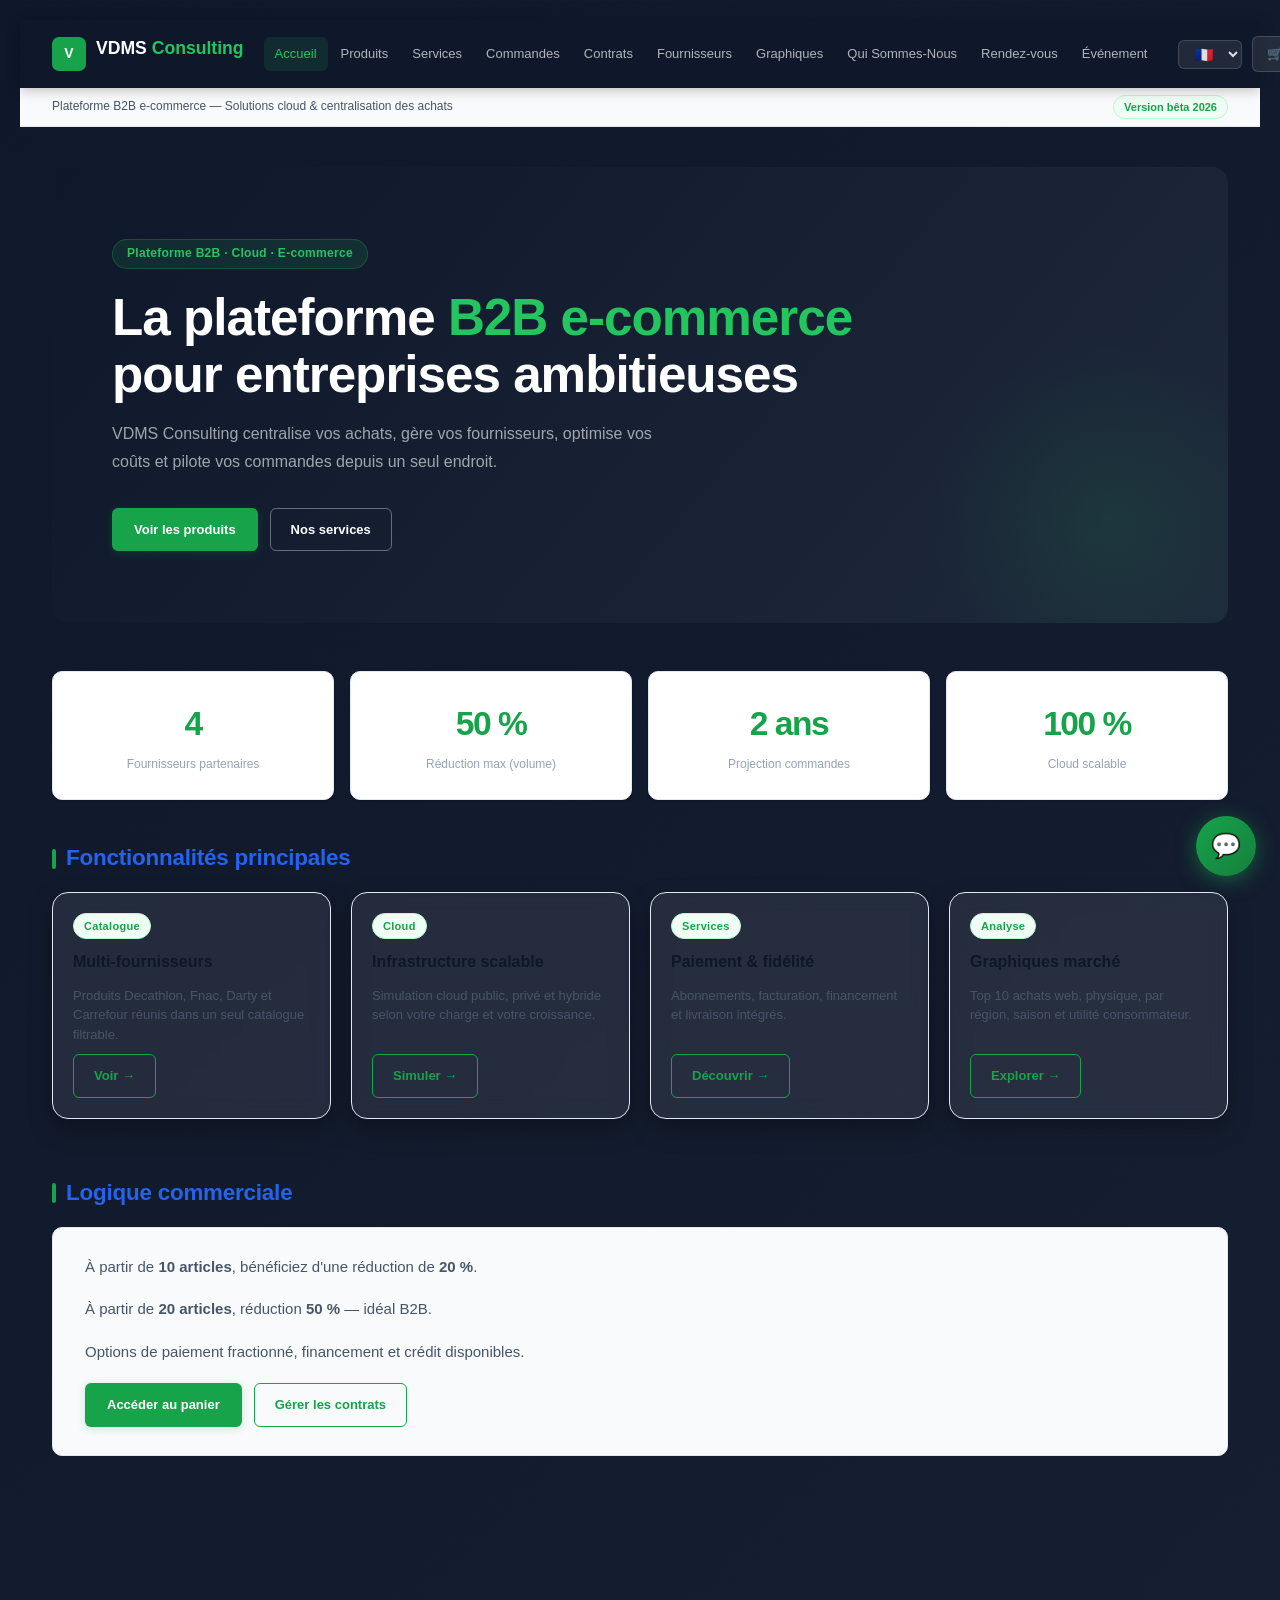
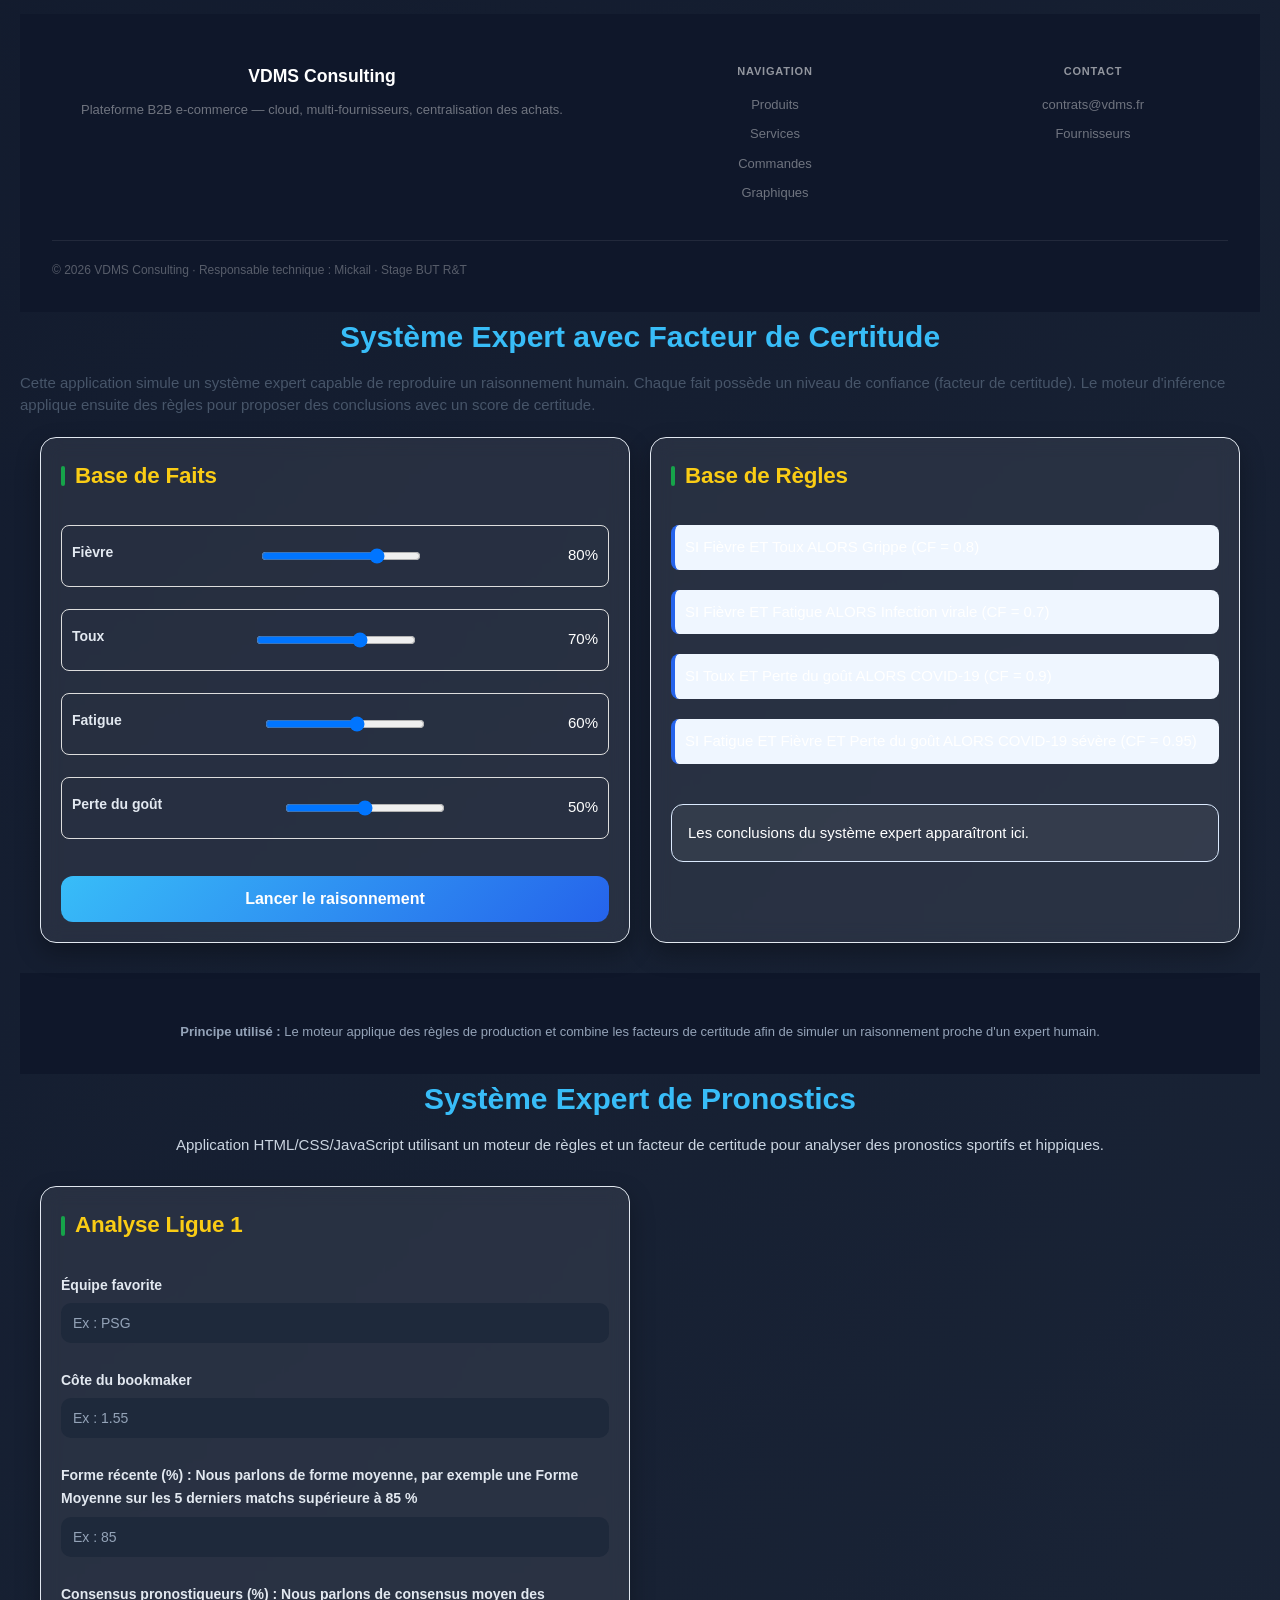
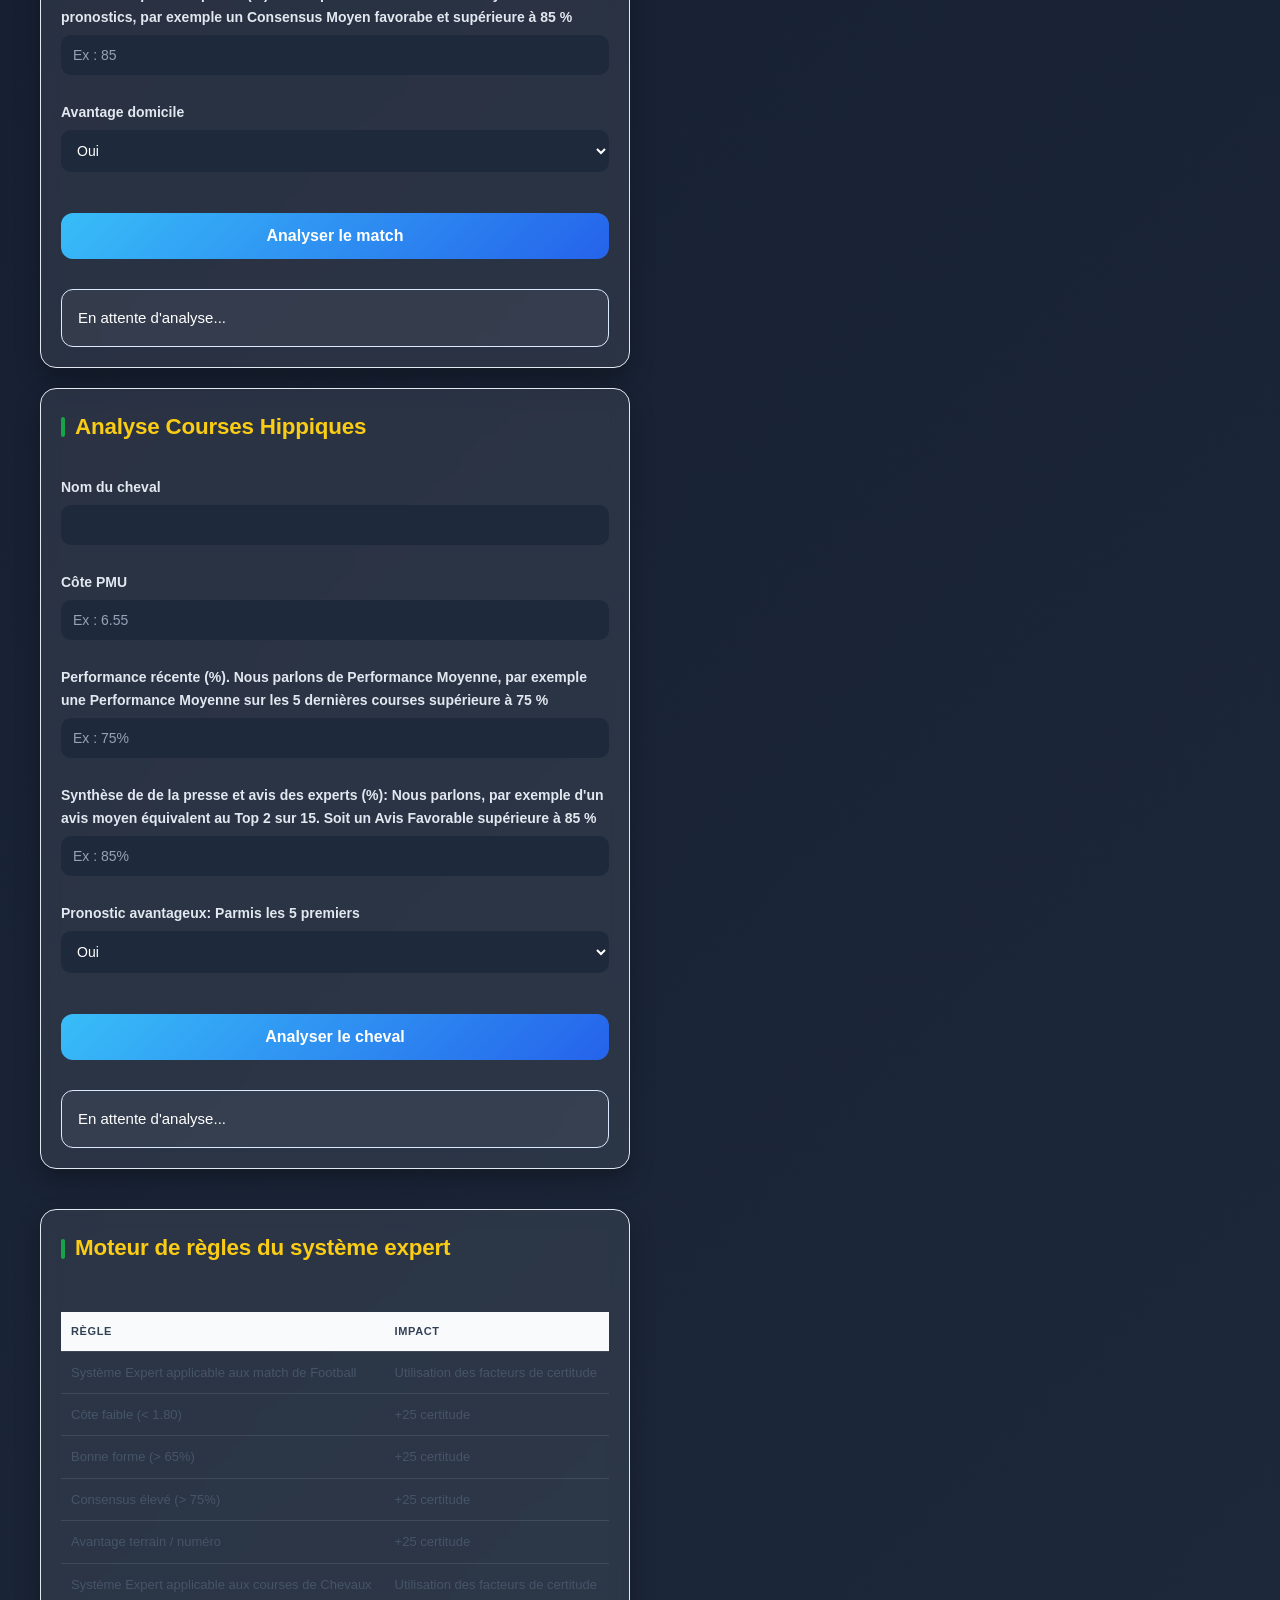
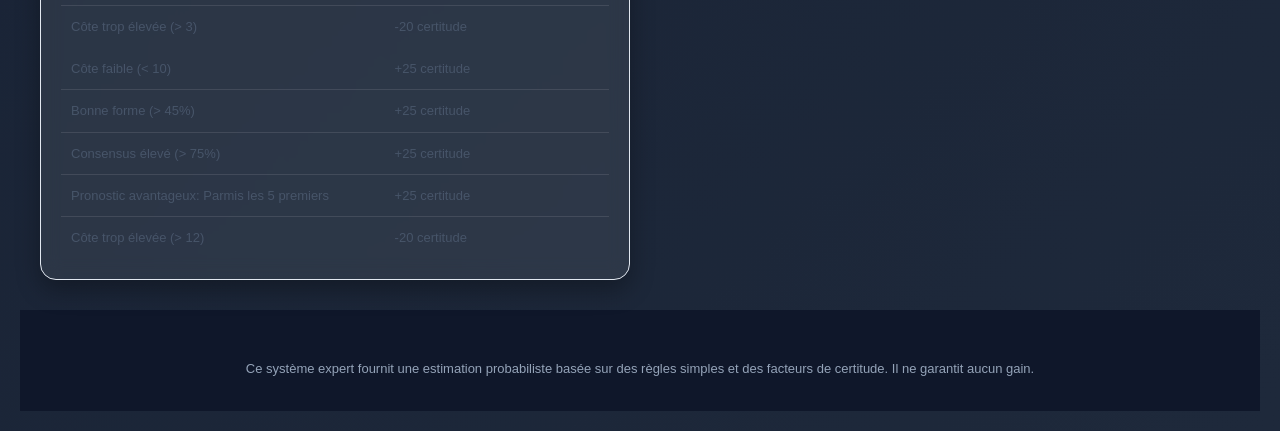
==== index.html @ c81e0fa9 "Update index.html to Now" ====
<!DOCTYPE html>
<html lang="fr" dir="ltr">
<head>
  <meta charset="UTF-8"/>
  <meta name="viewport" content="width=device-width, initial-scale=1.0"/>
  <title>VDMS Consulting — Plateforme B2B e-commerce</title>
  <meta name="description" content="VDMS Consulting — plateforme B2B e-commerce cloud, centralisation des achats, multi-fournisseurs."/>
  <link rel="stylesheet" href="style.css"/>
   <style>
    * {
      box-sizing: border-box;
      margin: 0;
      padding: 0;
      font-family: Arial, sans-serif;
    }

    body {
      background: #f4f7fb;
      color: #222;
      padding: 30px;
    }

    h1 {
      margin-bottom: 10px;
      color: #1e3a8a;
    }

    p {
      margin-bottom: 20px;
      line-height: 1.5;
    }

    .container {
      display: grid;
      grid-template-columns: 1fr 1fr;
      gap: 20px;
    }

    .card {
      background: white;
      border-radius: 14px;
      padding: 20px;
      box-shadow: 0 4px 12px rgba(0,0,0,0.08);
    }

    h2 {
      margin-bottom: 15px;
      color: #2563eb;
    }

    .fact {
      display: flex;
      justify-content: space-between;
      align-items: center;
      margin-bottom: 12px;
      padding: 10px;
      border: 1px solid #ddd;
      border-radius: 8px;
    }

    input[type="range"] {
      width: 160px;
    }

    .rule {
      background: #eff6ff;
      padding: 10px;
      border-radius: 8px;
      margin-bottom: 10px;
      border-left: 4px solid #2563eb;
    }

    button {
      margin-top: 15px;
      background: #2563eb;
      color: white;
      border: none;
      padding: 12px 18px;
      border-radius: 8px;
      cursor: pointer;
      transition: 0.2s;
      font-size: 15px;
    }

    button:hover {
      background: #1d4ed8;
    }

    .result {
      margin-top: 20px;
      padding: 15px;
      background: #f8fafc;
      border-radius: 10px;
      border: 1px solid #dbeafe;
    }

    .result-item {
      margin-bottom: 12px;
      padding: 10px;
      border-radius: 8px;
      background: white;
      border-left: 5px solid #16a34a;
    }

    .certainty {
      font-weight: bold;
      color: #dc2626;
    }

    .explanation {
      margin-top: 5px;
      font-size: 14px;
      color: #555;
    }

    .footer {
      margin-top: 30px;
      font-size: 14px;
      color: #666;
    }

    @media (max-width: 900px) {
      .container {
        grid-template-columns: 1fr;
      }
    }
  </style>

  <style>
    * {
      box-sizing: border-box;
      margin: 0;
      padding: 0;
      font-family: Arial, Helvetica, sans-serif;
    }

    body {
      background: linear-gradient(135deg, #0f172a, #1e293b);
      color: white;
      min-height: 100vh;
      padding: 20px;
    }

    .container {
      max-width: 1200px;
      margin: auto;
    }

    h1 {
      text-align: center;
      margin-bottom: 10px;
      color: #38bdf8;
    }

    p.description {
      text-align: center;
      margin-bottom: 30px;
      color: #cbd5e1;
    }

    .grid {
      display: grid;
      grid-template-columns: repeat(auto-fit, minmax(320px, 1fr));
      gap: 20px;
    }

    .card {
      background: rgba(255,255,255,0.08);
      backdrop-filter: blur(10px);
      border-radius: 16px;
      padding: 20px;
      box-shadow: 0 10px 25px rgba(0,0,0,0.3);
    }

    .card h2 {
      margin-bottom: 20px;
      color: #facc15;
    }

    .field {
      margin-bottom: 16px;
    }

    label {
      display: block;
      margin-bottom: 6px;
      color: #e2e8f0;
      font-size: 14px;
    }

    input, select {
      width: 100%;
      padding: 12px;
      border-radius: 10px;
      border: none;
      outline: none;
      background: #1e293b;
      color: white;
    }

    button {
      width: 100%;
      padding: 14px;
      border: none;
      border-radius: 12px;
      background: linear-gradient(135deg, #38bdf8, #2563eb);
      color: white;
      font-size: 16px;
      cursor: pointer;
      transition: 0.3s;
      font-weight: bold;
    }

    button:hover {
      transform: translateY(-2px);
      opacity: 0.95;
    }

    .result {
      margin-top: 20px;
      background: rgba(255,255,255,0.05);
      border-radius: 12px;
      padding: 16px;
      line-height: 1.6;
    }

    .badge {
      display: inline-block;
      padding: 6px 12px;
      border-radius: 999px;
      font-size: 12px;
      font-weight: bold;
      margin-top: 10px;
    }

    .high {
      background: #16a34a;
    }

    .medium {
      background: #ca8a04;
    }

    .low {
      background: #dc2626;
    }

    .rules {
      margin-top: 20px;
      font-size: 14px;
      color: #cbd5e1;
    }

    table {
      width: 100%;
      border-collapse: collapse;
      margin-top: 15px;
    }

    th, td {
      padding: 10px;
      border-bottom: 1px solid rgba(255,255,255,0.1);
      text-align: left;
    }

    .footer {
      margin-top: 30px;
      text-align: center;
      color: #94a3b8;
      font-size: 13px;
    }

  </style>

  </head>
<body>

<!-- HEADER -->
<header>
  <div class="header-inner">
    <a class="logo-block" href="index.html">
      <div class="logo-icon">V</div>
      <h1>VDMS <em>Consulting</em></h1>
    </a>
    <button class="burger" onclick="toggleMenu()" aria-label="Menu"><span></span><span></span><span></span></button>
    <nav id="nav-menu">
      <a href="index.html" class="active" data-i18n="nav_home">Accueil</a>
      <a href="produits.html" data-i18n="nav_products">Produits</a>
      <a href="services.html" data-i18n="nav_services">Services</a>
      <a href="commandes.html" data-i18n="nav_orders">Commandes</a>
      <a href="contrats.html" data-i18n="nav_contracts">Contrats</a>
      <a href="fournisseurs.html" data-i18n="nav_suppliers">Fournisseurs</a>
      <a href="graphiques.html" data-i18n="nav_charts">Graphiques</a>
      <a href="qui-sommes-nous.html">Qui Sommes-Nous</a>
      <a href="rendez-vous.html">Rendez-vous</a>
      <a href="evenement.html">Événement</a>
    </nav>
    <div class="header-right">
            <select class="lang-select" id="lang-select" title="Language">
        <option value="fr">🇫🇷</option>
        <option value="en">🇬🇧</option>
        <option value="es">🇪🇸</option>
        <option value="de">🇩🇪</option>
        <option value="zh">🇨🇳</option>
        <option value="ar">🇸🇦</option>
      </select>
      <a class="panier-link" href="panier.html">
        🛒 <span data-i18n="nav_cart">Panier</span>
        <span class="compteur-panier">0</span>
      </a>
    </div>
  </div>
</header>

<!-- TOPBAR -->
<div class="topbar">
  <div class="topbar-inner">
    <span data-i18n="topbar_msg">Plateforme B2B e-commerce — Solutions cloud & centralisation des achats</span>
    <span class="topbar-tag" data-i18n="topbar_tag">Version bêta 2026</span>
  </div>
</div>

<main>
     <!-- HERO -->
  <div class="hero">
    <div class="hero-label" data-i18n="hero_label">Plateforme B2B · Cloud · E-commerce</div>
    <h2 data-i18n="hero_title">La plateforme <em>B2B e-commerce</em><br>pour entreprises ambitieuses</h2>
    <p data-i18n="hero_desc">VDMS Consulting centralise vos achats, gère vos fournisseurs, optimise vos coûts et pilote vos commandes depuis un seul endroit.</p>
    <div class="hero-actions">
      <a class="btn" href="produits.html" data-i18n="hero_btn1">Voir les produits</a>
      <a class="btn-ghost" href="services.html" data-i18n="hero_btn2">Nos services</a>
    </div>
  </div>

  <!-- STATS -->
  <div class="stat-row">
    <div class="stat-card">
      <span class="stat-val" data-i18n="stat1_val">4</span>
      <div class="stat-lbl" data-i18n="stat1_lbl">Fournisseurs partenaires</div>
    </div>
    <div class="stat-card">
      <span class="stat-val" data-i18n="stat2_val">50 %</span>
      <div class="stat-lbl" data-i18n="stat2_lbl">Réduction max (volume)</div>
    </div>
    <div class="stat-card">
      <span class="stat-val" data-i18n="stat3_val">2 ans</span>
      <div class="stat-lbl" data-i18n="stat3_lbl">Projection commandes</div>
    </div>
    <div class="stat-card">
      <span class="stat-val" data-i18n="stat4_val">100 %</span>
      <div class="stat-lbl" data-i18n="stat4_lbl">Cloud scalable</div>
    </div>
  </div>

  <!-- FEATURES -->
  <section>
    <h2 data-i18n="features_title">Fonctionnalités principales</h2>
    <div class="card-container">
      <div class="card">
        <div class="card-badge" data-i18n="feat1_badge">Catalogue</div>
        <h3 data-i18n="feat1_title">Multi-fournisseurs</h3>
        <p data-i18n="feat1_desc">Produits Decathlon, Fnac, Darty et Carrefour réunis dans un seul catalogue filtrable.</p>
        <div class="mt-auto"><a class="btn-outline" href="produits.html" data-i18n="btn_see">Voir →</a></div>
      </div>
      <div class="card">
        <div class="card-badge" data-i18n="feat2_badge">Cloud</div>
        <h3 data-i18n="feat2_title">Infrastructure scalable</h3>
        <p data-i18n="feat2_desc">Simulation cloud public, privé et hybride selon votre charge et votre croissance.</p>
        <div class="mt-auto"><a class="btn-outline" href="commandes.html" data-i18n="btn_simulate">Simuler →</a></div>
      </div>
      <div class="card">
        <div class="card-badge" data-i18n="feat3_badge">Services</div>
        <h3 data-i18n="feat3_title">Paiement & fidélité</h3>
        <p data-i18n="feat3_desc">Abonnements, facturation, financement et livraison intégrés.</p>
        <div class="mt-auto"><a class="btn-outline" href="services.html" data-i18n="btn_discover">Découvrir →</a></div>
      </div>
      <div class="card">
        <div class="card-badge" data-i18n="feat4_badge">Analyse</div>
        <h3 data-i18n="feat4_title">Graphiques marché</h3>
        <p data-i18n="feat4_desc">Top 10 achats web, physique, par région, saison et problèmes consommateurs.</p>
        <div class="mt-auto"><a class="btn-outline" href="graphiques.html" data-i18n="btn_explore">Explorer →</a></div>
      </div>
    </div>
  </section>

  <!-- LOGIQUE -->
  <section>
    <h2 data-i18n="logic_title">Logique commerciale</h2>
    <div class="section-box">
      <p data-i18n="logic_p1">À partir de <strong>10 articles</strong>, bénéficiez d'une réduction de <strong>20 %</strong>.</p>
      <p data-i18n="logic_p2">À partir de <strong>20 articles</strong>, la réduction monte à <strong>50 %</strong> — idéal pour les commandes groupées B2B.</p>
      <p data-i18n="logic_p3">Des options de paiement fractionné, financement et crédit sont disponibles.</p>
      <div class="flex gap-12 mt-16">
        <a class="btn" href="panier.html" data-i18n="btn_cart">Accéder au panier</a>
        <a class="btn-outline" href="contrats.html" data-i18n="btn_contracts">Gérer les contrats</a>
      </div>
    </div>
  </section>
</main>
<!-- FOOTER -->
<footer class="footer">
  <div class="footer-inner">
    <div class="footer-brand">
      <h3>VDMS Consulting</h3>
      <p data-i18n="footer_desc">Plateforme B2B e-commerce — cloud, multi-fournisseurs, centralisation des achats professionnels.</p>
    </div>
    <div class="footer-col">
      <h4 data-i18n="footer_nav">Navigation</h4>
      <a href="produits.html" data-i18n="nav_products">Produits</a>
      <a href="services.html" data-i18n="nav_services">Services</a>
      <a href="commandes.html" data-i18n="nav_orders">Commandes</a>
      <a href="graphiques.html" data-i18n="nav_charts">Graphiques</a>
    </div>
    <div class="footer-col">
      <h4 data-i18n="footer_contact">Contact</h4>
      <a href="contrats.html"><span class="__cf_email__" data-cfemail="690a06071d1b081d1a291f0d041a470f1b">[email&#160;protected]</span></a>
      <a href="fournisseurs.html" data-i18n="nav_suppliers">Fournisseurs</a>
    </div>
  </div>
  <div class="footer-bottom">
    <span data-i18n="footer_legal">© 2026 VDMS Consulting · Resp
  <div class="footer-bottom">
    <span data-i18n="footer_legal"></span>
    <span>Dirigeant : <em>Vahid Mousaei</em></span>
  </div>
  </div>     
</footer>
<script src="script.js"></script>
  
<div>
<h1>Système Expert avec Facteur de Certitude</h1>

  <p>
    Cette application simule un système expert capable de reproduire un raisonnement humain.
    Chaque fait possède un niveau de confiance (facteur de certitude). Le moteur d'inférence
    applique ensuite des règles pour proposer des conclusions avec un score de certitude.
  </p>

  <div class="container">

    <div class="card">
      <h2>Base de Faits</h2>

      <div class="fact">
        <label>Fièvre</label>
        <input type="range" id="fievre" min="0" max="100" value="80" />
        <span id="fievreValue">80%</span>
      </div>

      <div class="fact">
        <label>Toux</label>
        <input type="range" id="toux" min="0" max="100" value="70" />
        <span id="touxValue">70%</span>
      </div>

      <div class="fact">
        <label>Fatigue</label>
        <input type="range" id="fatigue" min="0" max="100" value="60" />
        <span id="fatigueValue">60%</span>
      </div>

      <div class="fact">
        <label>Perte du goût</label>
        <input type="range" id="gout" min="0" max="100" value="50" />
        <span id="goutValue">50%</span>
      </div>

      <button onclick="executerSystemeExpert()">
        Lancer le raisonnement
      </button>
    </div>

    <div class="card">
      <h2>Base de Règles</h2>

      <div class="rule">
        SI Fièvre ET Toux ALORS Grippe (CF = 0.8)
      </div>

      <div class="rule">
        SI Fièvre ET Fatigue ALORS Infection virale (CF = 0.7)
      </div>

      <div class="rule">
        SI Toux ET Perte du goût ALORS COVID-19 (CF = 0.9)
      </div>

      <div class="rule">
        SI Fatigue ET Fièvre ET Perte du goût ALORS COVID-19 sévère (CF = 0.95)
      </div>

      <div class="result" id="resultats">
        Les conclusions du système expert apparaîtront ici.
      </div>
    </div>

  </div>

  <div class="footer">
    <strong>Principe utilisé :</strong>
    Le moteur applique des règles de production et combine les facteurs de certitude
    afin de simuler un raisonnement proche d'un expert humain.
  </div>
</div>

<div>
 
    <h1>Système Expert de Pronostics</h1>
    <p class="description">
      Application HTML/CSS/JavaScript utilisant un moteur de règles et un facteur de certitude pour analyser des pronostics sportifs et hippiques.
    </p>

  <div class="container">
    <div class="grid">
 <div class="card">
        <h2>Analyse Ligue 1</h2>

        <div class="field">
          <label>Équipe favorite</label>
          <input type="text" id="team" placeholder="Ex : PSG">
        </div>

        <div class="field">
          <label>Côte du bookmaker</label>
          <input type="number" id="odds" step="0.01" placeholder="Ex : 1.55">
        </div>

        <div class="field">
          <label>Forme récente (%) : Nous parlons de forme moyenne, par exemple une Forme Moyenne sur les 5 derniers matchs supérieure à 85 %</label>
          <input type="number" id="form" min="0" max="100" placeholder="Ex : 85">
        </div>

        <div class="field">
          <label>Consensus pronostiqueurs (%) : Nous parlons de consensus moyen des pronostics, par exemple un Consensus Moyen favorabe et supérieure à 85 % </label>
          <input type="number" id="experts" min="0" max="100" placeholder="Ex : 85">
        </div>

        <div class="field">
          <label>Avantage domicile</label>
          <select id="homeAdvantage">
            <option value="oui">Oui</option>
            <option value="non">Non</option>
          </select>
        </div>

        <button onclick="analyserFootball()">Analyser le match</button>

        <div class="result" id="footballResult">
          En attente d'analyse...
        </div>
      </div>

       <div class="card">
        <h2>Analyse Courses Hippiques</h2>

        <div class="field">
          <label>Nom du cheval</label>
          <input type="text" id="horse">
        </div>

        <div class="field">
          <label>Côte PMU</label>
          <input type="number" id="horseOdds" step="0.01" placeholder="Ex : 6.55">
        </div>

        <div class="field">
          <label>Performance récente (%). Nous parlons de Performance Moyenne, par exemple une Performance  Moyenne sur les 5 dernières courses supérieure à 75 % </label>
          <input type="number" id="horseForm" min="0" max="100" placeholder="Ex : 75%">
        </div>

        <div class="field">
          <label>Synthèse de de la presse et avis des experts (%): Nous parlons, par exemple d'un avis moyen équivalent au Top 2 sur 15. Soit un Avis Favorable supérieure à 85 % </label>
          <input type="number" id="horseExperts" min="0" max="100" placeholder="Ex : 85%">
        </div>

        <div class="field">
          <label>Pronostic avantageux: Parmis les 5 premiers</label>
          <select id="horseNumberAdvantage">
            <option value="oui">Oui</option>
            <option value="non">Non</option>
          </select>
        </div>

        <button onclick="analyserCheval()">Analyser le cheval</button>

        <div class="result" id="horseResult">
          En attente d'analyse...
        </div>
    </div>

<div class="card rules">
      <h2>Moteur de règles du système expert</h2>

      <table>
        <thead>
          <tr>
            <th>Règle</th>
            <th>Impact</th>
          </tr>
        </thead>
        <tbody>
          <tr>
            <td>Système Expert applicable aux match de Football</td>
            <td>Utilisation des facteurs de certitude</td>
          </tr>
          <tr>
            <td>Côte faible (&lt; 1.80)</td>
            <td>+25 certitude</td>
          </tr>
          <tr>
            <td>Bonne forme (&gt; 65%)</td>
            <td>+25 certitude</td>
          </tr>
          <tr>
            <td>Consensus élevé (&gt; 75%)</td>
            <td>+25 certitude</td>
          </tr>
          <tr>
            <td>Avantage terrain / numéro</td>
            <td>+25 certitude</td>
          </tr>
          <tr>
            <td>Système Expert applicable aux courses de Chevaux</td>
            <td>Utilisation des facteurs de certitude</td>
          </tr>
          <tr>
            <td>Côte trop élevée (&gt; 3)</td>
            <td>-20 certitude</td>
          </tr>
        </tbody>

        <tbody>
          <tr>
            <td>Côte faible (&lt; 10)</td>
            <td>+25 certitude</td>
          </tr>
          <tr>
            <td>Bonne forme (&gt; 45%)</td>
            <td>+25 certitude</td>
          </tr>
          <tr>
            <td>Consensus élevé (&gt; 75%)</td>
            <td>+25 certitude</td>
          </tr>
          <tr>
            <td>Pronostic avantageux: Parmis les 5 premiers</td>
            <td>+25 certitude</td>
          </tr>
          <tr>
            <td>Côte trop élevée (&gt; 12)</td>
            <td>-20 certitude</td>
          </tr>
        </tbody>
      </table>
    </div>
   </div>
  </div>
  
</div>
  
<div class="footer">
      Ce système expert fournit une estimation probabiliste basée sur des règles simples et des facteurs de certitude. Il ne garantit aucun gain.
</div>


</body>
    <script>
    const sliders = document.querySelectorAll('input[type="range"]');

    sliders.forEach(slider => {
      slider.addEventListener('input', () => {
        document.getElementById(slider.id + 'Value').textContent = slider.value + '%';
      });
    });

    function executerSystemeExpert() {
      const faits = {
        fievre: parseInt(document.getElementById('fievre').value) / 100,
        toux: parseInt(document.getElementById('toux').value) / 100,
        fatigue: parseInt(document.getElementById('fatigue').value) / 100,
        gout: parseInt(document.getElementById('gout').value) / 100
      };

      const regles = [
        {
          conclusion: 'Grippe',
          conditions: ['fievre', 'toux'],
          certitude: 0.8,
          description: 'Présence simultanée de fièvre et de toux.'
        },
        {
          conclusion: 'Infection virale',
          conditions: ['fievre', 'fatigue'],
          certitude: 0.7,
          description: 'Association fréquente entre fatigue et fièvre.'
        },
        {
          conclusion: 'COVID-19',
          conditions: ['toux', 'gout'],
          certitude: 0.9,
          description: 'La perte du goût est fortement corrélée au COVID-19.'
        },
        {
          conclusion: 'COVID-19 sévère',
          conditions: ['fatigue', 'fievre', 'gout'],
          certitude: 0.95,
          description: 'Plusieurs symptômes critiques détectés simultanément.'
        }
      ];

      const conclusions = [];

      regles.forEach(regle => {
        const niveauConfiance = Math.min(
          ...regle.conditions.map(condition => faits[condition])
        );

        const facteurFinal = niveauConfiance * regle.certitude;

        if (facteurFinal > 0.2) {
          conclusions.push({
            conclusion: regle.conclusion,
            certitude: facteurFinal,
            explication: regle.description
          });
        }
      });

      conclusions.sort((a, b) => b.certitude - a.certitude);

      afficherResultats(conclusions);
    }

    function afficherResultats(conclusions) {
      const zone = document.getElementById('resultats');

      if (conclusions.length === 0) {
        zone.innerHTML = '<p>Aucune conclusion fiable trouvée.</p>';
        return;
      }

      let html = '<h3>Conclusions générées</h3>';

      conclusions.forEach(item => {
        html += `
          <div class="result-item">
            <strong>${item.conclusion}</strong><br>
            Facteur de certitude :
            <span class="certainty">
              ${(item.certitude * 100).toFixed(1)}%
            </span>
            <div class="explanation">
              ${item.explication}
            </div>
          </div>
        `;
      });

      zone.innerHTML = html;
    }
  </script>   

  <script>

    function calculerFacteurCertitude(data) {
      let score = 0;
      let explications = [];

      if (data.odds < 1.8) {
        score += 25;
        explications.push("✔ Côte faible favorable");
      }

      if (data.odds > 3) {
        score -= 20;
        explications.push("✖ Côte élevée = risque important");
      }

      if (data.form > 65) {
        score += 25;
        explications.push("✔ Excellente forme récente");
      }

      if (data.form < 35) {
        score -= 20;
        explications.push("✖ Mauvaise dynamique récente");
      }

      if (data.experts > 75) {
        score += 25;
        explications.push("✔ Consensus élevé des pronostiqueurs");
      }

      if (data.experts < 55) {
        score -= 20;
        explications.push("✖ Faible confiance des experts");
      }

      if (data.advantage === 'oui') {
        score += 25;
        explications.push("✔ Avantage stratégique détecté");
      }

      score = Math.max(0, Math.min(score, 100));

      return {
        score,
        explications
      };
    }

     function calculerFacteurCertitudeCheval(data) {
      let score = 0;
      let explications = [];

      if (data.odds < 10) {
        score += 25;
        explications.push("✔ Côte faible favorable");
      }

      if (data.odds > 12 ) {
        score -= 20;
        explications.push("✖ Côte élevée = risque important");
      }

      if (data.form > 45) {
        score += 25;
        explications.push("✔ Excellente forme récente");
      }

      if (data.form < 35) {
        score -= 20;
        explications.push("✖ Mauvaise dynamique récente");
      }

      if (data.experts > 75) {
        score += 25;
        explications.push("✔ Consensus élevé des pronostiqueurs");
      }

      if (data.experts < 55) {
        score -= 20;
        explications.push("✖ Faible confiance des experts");
      }

      if (data.advantage === 'oui') {
        score += 25;
        explications.push("✔ Avantage stratégique détecté");
      }

      score = Math.max(0, Math.min(score, 100));

      return {
        score,
        explications
      };
    }

    function niveauConfiance(score) {
      if(score >= 75) {
        return {
          label: 'Forte confiance',
          className: 'high'
        };
      }

      if(score >= 50) {
        return {
          label: 'Confiance moyenne',
          className: 'medium'
        };
      }

      return {
        label: 'Faible confiance',
        className: 'low'
      };
    }

    function analyserFootball() {
      const team = document.getElementById('team').value;
      const odds = parseFloat(document.getElementById('odds').value);
      const form = parseInt(document.getElementById('form').value);
      const experts = parseInt(document.getElementById('experts').value);
      const advantage = document.getElementById('homeAdvantage').value;

      const resultat = calculerFacteurCertitude({
        odds,
        form,
        experts,
        advantage
      });

      const niveau = niveauConfiance(resultat.score);

      let prediction = 'Match imprévisible';

      if(resultat.score >= 75) {
        prediction = `${team} possède un profil très favorable pour la victoire.`;
      } else if(resultat.score >= 50) {
        prediction = `${team} présente des indicateurs intéressants mais le risque reste modéré.`;
      } else {
        prediction = `${team} présente trop d'incertitudes pour un pari sécurisé.`;
      }

      document.getElementById('footballResult').innerHTML = `
        <h3>Analyse IA du match</h3>
        <p><strong>Prédiction :</strong> ${prediction}</p>
        <p><strong>Facteur de certitude :</strong> ${resultat.score}%</p>
        <div class="badge ${niveau.className}">${niveau.label}</div>
        <ul style="margin-top:15px; padding-left:20px;">
          ${resultat.explications.map(e => `<li>${e}</li>`).join('')}
        </ul>
      `;
    }

    function analyserCheval() {
      const horse = document.getElementById('horse').value;
      const odds = parseFloat(document.getElementById('horseOdds').value);
      const form = parseInt(document.getElementById('horseForm').value);
      const experts = parseInt(document.getElementById('horseExperts').value);
      const advantage = document.getElementById('horseNumberAdvantage').value;

      const resultat = calculerFacteurCertitudeCheval({
        odds,
        form,
        experts,
        advantage
      });

      const niveau = niveauConfiance(resultat.score);

      let prediction = 'Course très ouverte';

      if(resultat.score >= 75) {
        prediction = `${horse} possède un excellent profil statistique pour finir placé.`;
      } else if(resultat.score >= 50) {
        prediction = `${horse} peut créer une opportunité intéressante selon la stratégie de jeu.`;
      } else {
        prediction = `${horse} semble présenter un risque élevé selon les règles du système expert.`;
      }

      document.getElementById('horseResult').innerHTML = `
        <h3>Analyse IA de la course</h3>
        <p><strong>Prédiction :</strong> ${prediction}</p>
        <p><strong>Facteur de certitude :</strong> ${resultat.score}%</p>
        <div class="badge ${niveau.className}">${niveau.label}</div>
        <ul style="margin-top:15px; padding-left:20px;">
          ${resultat.explications.map(e => `<li>${e}</li>`).join('')}
        </ul>
      `;
    }

  </script>
</html>
---- style.css ----
/* ============================================================
   VDMS CONSULTING — THÈME PROFESSIONNEL B2B
   Fond blanc · Menu noir/vert · Sobre & crédible
   ============================================================ */

:root {
  --green:       #16a34a;
  --green-light: #22c55e;
  --green-bg:    #f0fdf4;
  --green-border:#bbf7d0;
  --navy:        #0f172a;
  --navy-2:      #1e293b;
  --navy-3:      #334155;
  --white:       #ffffff;
  --gray-50:     #f8fafc;
  --gray-100:    #f1f5f9;
  --gray-200:    #e2e8f0;
  --gray-400:    #94a3b8;
  --gray-600:    #475569;
  --text:        #0f172a;
  --text-muted:  #475569;
  --text-dim:    #94a3b8;
  --radius:      10px;
  --radius-sm:   6px;
  --shadow-sm:   0 1px 3px rgba(0,0,0,0.07),0 1px 2px rgba(0,0,0,0.04);
  --shadow:      0 4px 16px rgba(0,0,0,0.08);
}

*,*::before,*::after{box-sizing:border-box;margin:0;padding:0}
html{scroll-behavior:smooth}
body{background:var(--white);color:var(--text);font-family:'Segoe UI',system-ui,-apple-system,Arial,sans-serif;font-size:15px;line-height:1.65;min-height:100vh}

/* ── HEADER ───────────────────────────────────────────────── */
header{background:var(--navy);padding:0 32px;position:sticky;top:0;z-index:200;box-shadow:0 2px 12px rgba(0,0,0,0.25)}
.header-inner{max-width:1320px;margin:0 auto;display:flex;align-items:center;justify-content:space-between;height:68px;gap:20px}
.logo-block{display:flex;align-items:center;gap:10px;text-decoration:none;flex-shrink:0}
.logo-icon{width:34px;height:34px;background:var(--green);border-radius:7px;display:flex;align-items:center;justify-content:center;font-weight:900;font-size:14px;color:#fff}
header h1{color:#fff;font-size:1.1rem;font-weight:700;white-space:nowrap}
header h1 em{color:var(--green-light);font-style:normal}
nav{display:flex;align-items:center;gap:2px}
nav a{color:rgba(255,255,255,0.68);text-decoration:none;font-size:13px;font-weight:500;padding:6px 11px;border-radius:var(--radius-sm);transition:.15s;white-space:nowrap}
nav a:hover{color:#fff;background:rgba(255,255,255,0.08)}
nav a.active{color:var(--green-light);background:rgba(34,197,94,0.12)}
.header-right{display:flex;align-items:center;gap:10px;flex-shrink:0}
.lang-select{background:rgba(255,255,255,0.08);border:1px solid rgba(255,255,255,0.15);color:rgba(255,255,255,0.85);padding:5px 9px;border-radius:var(--radius-sm);font-size:12px;font-weight:600;cursor:pointer;font-family:inherit}
.lang-select option{background:var(--navy);color:#fff}
.lang-select:focus{outline:none;border-color:var(--green-light)}
.panier-link{background:rgba(255,255,255,0.08);border:1px solid rgba(255,255,255,0.15);color:rgba(255,255,255,0.85);padding:6px 14px;border-radius:var(--radius-sm);font-size:13px;font-weight:500;text-decoration:none;display:flex;align-items:center;gap:6px;transition:.15s;white-space:nowrap}
.panier-link:hover{background:rgba(255,255,255,0.14);color:#fff}
.compteur-panier{background:var(--green);color:#fff;border-radius:20px;padding:1px 7px;font-size:11px;font-weight:700;min-width:18px;text-align:center}
.burger{display:none;flex-direction:column;gap:5px;cursor:pointer;padding:8px;border:none;background:transparent}
.burger span{display:block;width:22px;height:2px;background:rgba(255,255,255,0.8);border-radius:2px;transition:.3s}
#nav-menu{display:flex}
@media(max-width:960px){
  .burger{display:flex}
  #nav-menu{display:none;position:absolute;top:68px;left:0;right:0;background:var(--navy-2);border-bottom:1px solid rgba(255,255,255,0.08);flex-direction:column;padding:12px 20px 20px;gap:2px;z-index:199;box-shadow:0 8px 24px rgba(0,0,0,0.3)}
  #nav-menu.open{display:flex}
  #nav-menu a{font-size:14px;padding:11px 14px}
}

/* ── TOPBAR ───────────────────────────────────────────────── */
.topbar{background:var(--gray-50);border-bottom:1px solid var(--gray-200);padding:7px 32px;font-size:12px;color:var(--text-muted)}
.topbar-inner{max-width:1320px;margin:0 auto;display:flex;justify-content:space-between;align-items:center;gap:16px;flex-wrap:wrap}
.topbar-tag{display:inline-flex;align-items:center;gap:5px;background:var(--green-bg);color:var(--green);border:1px solid var(--green-border);padding:2px 10px;border-radius:20px;font-weight:700;font-size:11px}

/* ── MAIN ─────────────────────────────────────────────────── */
main{max-width:1320px;margin:0 auto;padding:40px 32px 72px}
@media(max-width:640px){main{padding:24px 16px 56px}}
section{margin-bottom:56px}

/* ── HERO ─────────────────────────────────────────────────── */
.hero{background:linear-gradient(130deg,var(--navy) 0%,var(--navy-2) 100%);border-radius:16px;padding:72px 60px;margin-bottom:48px;position:relative;overflow:hidden}
.hero::after{content:'';position:absolute;right:-60px;bottom:-80px;width:360px;height:360px;background:radial-gradient(circle,rgba(34,197,94,.1) 0%,transparent 70%);pointer-events:none}
.hero-label{display:inline-flex;align-items:center;gap:6px;background:rgba(34,197,94,.12);border:1px solid rgba(34,197,94,.25);color:var(--green-light);padding:4px 14px;border-radius:20px;font-size:12px;font-weight:700;margin-bottom:20px;letter-spacing:.3px}
.hero h2{font-size:clamp(1.9rem,4vw,3.2rem);color:#fff;margin-bottom:16px;line-height:1.12;font-weight:800;letter-spacing:-1px;display:block}
.hero h2::before{display:none}
.hero h2 em{color:var(--green-light);font-style:normal}
.hero p{color:rgba(255,255,255,0.6);max-width:560px;margin-bottom:32px;font-size:16px;line-height:1.75}
.hero-actions{display:flex;gap:12px;flex-wrap:wrap}
@media(max-width:640px){.hero{padding:40px 24px}}

/* ── TYPOGRAPHY ───────────────────────────────────────────── */
h2{color:var(--navy);font-size:clamp(1.1rem,2.5vw,1.4rem);font-weight:700;margin-bottom:24px;display:flex;align-items:center;gap:10px;letter-spacing:-.2px}
h2::before{content:'';display:inline-block;width:4px;height:20px;background:var(--green);border-radius:2px;flex-shrink:0}
h3{color:var(--navy);font-size:1rem;font-weight:700;margin-bottom:6px}
p{color:var(--text-muted);margin-bottom:12px}
.highlight{color:var(--green);font-weight:700}

/* ── BUTTONS ──────────────────────────────────────────────── */
.btn{display:inline-flex;align-items:center;gap:6px;background:var(--green);color:#fff;padding:11px 22px;border-radius:var(--radius-sm);font-weight:700;font-size:13px;text-decoration:none;border:none;cursor:pointer;transition:background .2s,transform .15s,box-shadow .2s;white-space:nowrap;box-shadow:0 2px 8px rgba(22,163,74,.2)}
.btn:hover{background:#15803d;transform:translateY(-1px);box-shadow:0 4px 16px rgba(22,163,74,.3)}
.btn:active{transform:translateY(0)}
.btn-outline{display:inline-flex;align-items:center;gap:6px;background:transparent;color:var(--green);border:1.5px solid var(--green);padding:10px 20px;border-radius:var(--radius-sm);font-weight:600;font-size:13px;text-decoration:none;cursor:pointer;transition:background .2s;white-space:nowrap}
.btn-outline:hover{background:var(--green-bg)}
.btn-ghost{display:inline-flex;align-items:center;gap:6px;background:transparent;color:#fff;border:1.5px solid rgba(255,255,255,.35);padding:10px 20px;border-radius:var(--radius-sm);font-weight:600;font-size:13px;text-decoration:none;cursor:pointer;transition:background .2s;white-space:nowrap}
.btn-ghost:hover{background:rgba(255,255,255,.1)}
.btn-danger{background:#dc2626;color:#fff;padding:8px 16px;border-radius:var(--radius-sm);font-size:13px;font-weight:600;border:none;cursor:pointer;transition:background .2s}
.btn-danger:hover{background:#b91c1c}

/* ── STAT ROW ─────────────────────────────────────────────── */
.stat-row{display:grid;grid-template-columns:repeat(auto-fit,minmax(180px,1fr));gap:16px;margin-bottom:40px}
.stat-card{background:var(--white);border:1px solid var(--gray-200);border-radius:var(--radius);padding:24px 20px;text-align:center;box-shadow:var(--shadow-sm);transition:box-shadow .2s,transform .2s}
.stat-card:hover{box-shadow:var(--shadow);transform:translateY(-2px)}
.stat-card .stat-val{font-size:2.1rem;font-weight:800;color:var(--green);display:block;letter-spacing:-1.5px}
.stat-card .stat-lbl{font-size:12px;color:var(--text-dim);margin-top:4px}

/* ── CARDS ────────────────────────────────────────────────── */
.card-container{display:grid;grid-template-columns:repeat(auto-fill,minmax(270px,1fr));gap:20px}
.card{background:var(--white);border:1px solid var(--gray-200);border-radius:var(--radius);padding:24px;box-shadow:var(--shadow-sm);transition:border-color .2s,box-shadow .2s,transform .2s;display:flex;flex-direction:column;gap:10px}
.card:hover{border-color:var(--green);box-shadow:var(--shadow);transform:translateY(-3px)}
.card img{width:100%;height:180px;object-fit:cover;border-radius:var(--radius-sm);background:var(--gray-100)}
.card-badge{display:inline-block;font-size:11px;font-weight:700;padding:3px 10px;border-radius:20px;background:var(--green-bg);color:var(--green);border:1px solid var(--green-border);width:fit-content;letter-spacing:.3px}
.card h3{margin-bottom:0}
.card p{margin-bottom:0;font-size:13px;color:var(--text-muted)}
.card .prix{font-size:1.3rem;font-weight:800;color:var(--navy)}
.card .mt-auto{margin-top:auto}

/* ── TABLES ───────────────────────────────────────────────── */
.table-wrap{overflow-x:auto;border-radius:var(--radius);border:1px solid var(--gray-200);box-shadow:var(--shadow-sm)}
table{width:100%;border-collapse:collapse;font-size:13px}
thead tr{background:var(--gray-50)}
th{padding:12px 16px;text-align:left;color:var(--navy-3);font-weight:700;font-size:11px;text-transform:uppercase;letter-spacing:.6px;border-bottom:1px solid var(--gray-200);white-space:nowrap}
td{padding:13px 16px;border-bottom:1px solid var(--gray-100);color:var(--text-muted);vertical-align:middle}
tbody tr:last-child td{border-bottom:none}
tbody tr:hover{background:var(--gray-50)}
.badge{display:inline-block;font-size:11px;font-weight:700;padding:3px 10px;border-radius:20px}
.badge-green{background:var(--green-bg);color:var(--green);border:1px solid var(--green-border)}
.badge-yellow{background:#fefce8;color:#b45309;border:1px solid #fde68a}
.badge-red{background:#fef2f2;color:#dc2626;border:1px solid #fecaca}
.badge-blue{background:#eff6ff;color:#1d4ed8;border:1px solid #bfdbfe}
.badge-gray{background:var(--gray-100);color:var(--gray-600);border:1px solid var(--gray-200)}

/* ── FORMS ────────────────────────────────────────────────── */
.form-grid{display:grid;grid-template-columns:1fr 1fr;gap:20px}
@media(max-width:640px){.form-grid{grid-template-columns:1fr}}
.form-group{margin-bottom:20px;display:flex;flex-direction:column;gap:6px}
label{font-size:13px;font-weight:600;color:var(--navy)}
input,select,textarea{width:100%;padding:10px 14px;border:1.5px solid var(--gray-200);border-radius:var(--radius-sm);background:var(--white);color:var(--text);font-size:14px;font-family:inherit;transition:border-color .2s,box-shadow .2s}
input:focus,select:focus,textarea:focus{outline:none;border-color:var(--green);box-shadow:0 0 0 3px rgba(22,163,74,.1)}
input::placeholder{color:var(--gray-400)}
textarea{resize:vertical;min-height:90px}
.form-actions{display:flex;gap:12px;align-items:center;flex-wrap:wrap}
.search-bar{display:flex;gap:10px;margin-bottom:24px;flex-wrap:wrap;align-items:center}
.search-bar input{flex:1;min-width:200px}
.search-bar select{width:auto;min-width:170px}

/* ── SECTION BOX ──────────────────────────────────────────── */
.section-box{background:var(--gray-50);border:1px solid var(--gray-200);border-radius:var(--radius);padding:28px 32px;margin-bottom:28px}

/* ── PANIER ───────────────────────────────────────────────── */
.panier-summary{background:var(--navy);border-radius:var(--radius);padding:28px 32px;display:grid;grid-template-columns:repeat(auto-fit,minmax(160px,1fr));gap:20px;margin-bottom:28px}
.summary-item{display:flex;flex-direction:column;gap:4px}
.summary-item .lbl{font-size:11px;color:rgba(255,255,255,.45);text-transform:uppercase;letter-spacing:.5px}
.summary-item .val{font-size:1.6rem;font-weight:800;color:var(--green-light)}

/* ── SERVICES ─────────────────────────────────────────────── */
.services-grid{display:grid;grid-template-columns:repeat(auto-fill,minmax(250px,1fr));gap:16px}
.service-card{background:var(--white);border:1px solid var(--gray-200);border-radius:var(--radius);padding:28px 24px;box-shadow:var(--shadow-sm);transition:border-color .2s,box-shadow .2s}
.service-card:hover{border-color:var(--green);box-shadow:var(--shadow)}
.service-icon{width:48px;height:48px;border-radius:10px;background:var(--green-bg);border:1px solid var(--green-border);display:flex;align-items:center;justify-content:center;margin-bottom:16px;font-size:22px}

/* ── SIMULATION ───────────────────────────────────────────── */
.sim-results{display:grid;grid-template-columns:repeat(auto-fit,minmax(180px,1fr));gap:14px;margin:20px 0}
.sim-card{background:var(--white);border:1px solid var(--gray-200);border-radius:var(--radius-sm);padding:18px;box-shadow:var(--shadow-sm)}
.sim-card .lbl{font-size:11px;color:var(--text-dim);margin-bottom:8px;text-transform:uppercase;letter-spacing:.4px}
.sim-card .val{font-size:1.4rem;font-weight:800;color:var(--navy)}
.reco-box{background:var(--green-bg);border:1px solid var(--green-border);border-radius:var(--radius-sm);padding:14px 18px;color:var(--green);font-size:14px;font-weight:600;margin-top:16px}

/* ── GRAPHIQUES ───────────────────────────────────────────── */
.graph-links{display:flex;flex-wrap:wrap;gap:8px;margin:16px 0 32px}
.graph-links a{text-decoration:none;color:var(--text-muted);border:1px solid var(--gray-200);padding:7px 16px;border-radius:999px;font-size:13px;font-weight:500;background:var(--white);transition:.2s;box-shadow:var(--shadow-sm)}
.graph-links a:hover{background:var(--navy);color:#fff;border-color:var(--navy)}
.graph-section{background:var(--white);border:1px solid var(--gray-200);border-radius:14px;padding:32px;margin-bottom:32px;box-shadow:var(--shadow-sm)}
.graph-badge{display:inline-block;font-size:11px;font-weight:700;padding:4px 12px;border-radius:999px;margin-bottom:12px;letter-spacing:.3px}
.graph-title{font-size:clamp(1.1rem,2vw,1.4rem);margin-bottom:6px;color:var(--navy);font-weight:700}
.graph-title::before{display:none}
.graph-desc{color:var(--text-dim);font-size:13px;margin-bottom:20px}
.chart-box{position:relative;width:100%;height:460px;background:var(--white);border-radius:var(--radius-sm);border:1px solid var(--gray-100);padding:16px}
@media(max-width:640px){.chart-box{height:320px;padding:8px}.graph-section{padding:20px}}
.graph-cards,.info-row{display:grid;grid-template-columns:repeat(auto-fit,minmax(200px,1fr));gap:12px;margin-top:20px}
.mini-card{border-radius:var(--radius-sm);padding:14px 16px}
.mini-card small{display:block;font-size:11px;margin-bottom:5px;font-weight:600}
.mini-card strong{display:block;font-size:14px;margin-bottom:4px;color:var(--navy)}
.mini-card span{font-size:11px;color:var(--text-muted);line-height:1.4}
.graph-source{font-size:11px;color:var(--text-dim);margin-top:16px;padding-top:12px;border-top:1px solid var(--gray-100);line-height:1.5}
.season-tabs{display:flex;gap:8px;margin-bottom:16px;flex-wrap:wrap}
.stab{font-size:12px;padding:7px 14px;border-radius:20px;border:1px solid var(--gray-200);background:var(--white);color:var(--text-muted);cursor:pointer;display:flex;align-items:center;gap:6px;font-weight:600;transition:.2s;box-shadow:var(--shadow-sm)}
.stab.active{color:#fff;border-color:transparent}
.stab.s0.active{background:#1d4ed8}.stab.s1.active{background:var(--green)}.stab.s2.active{background:#b45309}.stab.s3.active{background:#b45309}
.dot{width:8px;height:8px;border-radius:50%;display:inline-block}

/* ── FOURNISSEURS ─────────────────────────────────────────── */
.fournisseur-card{background:var(--white);border:1px solid var(--gray-200);border-radius:var(--radius);padding:28px;box-shadow:var(--shadow-sm);transition:.2s;display:flex;flex-direction:column;gap:10px}
.fournisseur-card:hover{border-color:var(--green);box-shadow:var(--shadow);transform:translateY(-2px)}
.fournisseur-logo{font-size:2.2rem;margin-bottom:4px}

/* ── FOOTER ───────────────────────────────────────────────── */
.footer{background:var(--navy);padding:48px 32px 32px;margin-top:60px}
.footer-inner{max-width:1320px;margin:0 auto;display:grid;grid-template-columns:2fr 1fr 1fr;gap:48px}
@media(max-width:768px){.footer-inner{grid-template-columns:1fr;gap:28px}}
.footer-brand h3{color:#fff;font-size:1.1rem;margin-bottom:8px;font-weight:700}
.footer-brand p{color:rgba(255,255,255,.4);font-size:13px;line-height:1.75}
.footer-col h4{color:rgba(255,255,255,.55);font-size:11px;font-weight:700;text-transform:uppercase;letter-spacing:.8px;margin-bottom:14px}
.footer-col a{display:block;color:rgba(255,255,255,.4);text-decoration:none;font-size:13px;margin-bottom:8px;transition:color .2s}
.footer-col a:hover{color:var(--green-light)}
.footer-bottom{max-width:1320px;margin:28px auto 0;padding-top:20px;border-top:1px solid rgba(255,255,255,.08);display:flex;justify-content:space-between;align-items:center;flex-wrap:wrap;gap:12px;font-size:12px;color:rgba(255,255,255,.3)}
.footer-bottom em{color:var(--green-light);font-style:normal}

/* ── ALERTS ───────────────────────────────────────────────── */
.alert{padding:12px 16px;border-radius:var(--radius-sm);font-size:13px;margin-bottom:16px}
.alert-success{background:var(--green-bg);border:1px solid var(--green-border);color:var(--green)}
.alert-error{background:#fef2f2;border:1px solid #fecaca;color:#dc2626}

/* ── UTILS ────────────────────────────────────────────────── */
.flex{display:flex}.gap-8{gap:8px}.gap-12{gap:12px}.gap-20{gap:20px}
.mb-8{margin-bottom:8px}.mb-16{margin-bottom:16px}.mb-24{margin-bottom:24px}
.mt-16{margin-top:16px}.mt-24{margin-top:24px}
.text-sm{font-size:13px}.text-xs{font-size:11px}.fw-bold{font-weight:700}
.green{color:var(--green)}.muted{color:var(--text-muted)}.w-full{width:100%}
.divider{border:none;border-top:1px solid var(--gray-200);margin:40px 0}
@media(max-width:480px){.hide-mobile{display:none!important}}
/* ── FILTRES PRODUITS ÉTENDUS ─────────────────────────────── */
.filter-bar {
  display: flex;
  gap: 10px;
  margin-bottom: 24px;
  flex-wrap: wrap;
  align-items: center;
}
.filter-bar input { flex: 1; min-width: 180px; }
.filter-bar select { width: auto; min-width: 150px; }
.filter-label {
  font-size: 11px;
  font-weight: 700;
  color: var(--text-dim);
  text-transform: uppercase;
  letter-spacing: .5px;
  white-space: nowrap;
  align-self: center;
}

/* ── LANG SELECT — drapeau seul ───────────────────────────── */
.lang-select {
  min-width: 64px;
  text-align: center;
  font-size: 15px;
  padding: 4px 8px;
  cursor: pointer;
}

/* ── CHATBOT OVERRIDE ─────────────────────────────────────── */
#vdms-chat-btn:focus { outline: none; box-shadow: 0 0 0 3px rgba(22,163,74,.4); }
#vdms-chat-win input:focus { outline: none; border-color: #16a34a; box-shadow: 0 0 0 2px rgba(22,163,74,.15); }

/* ── QUI SOMMES-NOUS ──────────────────────────────────────── */
.qsn-hero {
  background: linear-gradient(130deg, var(--navy) 0%, var(--navy-2) 100%);
  border-radius: 16px;
  padding: 56px 60px;
  margin-bottom: 48px;
  position: relative;
  overflow: hidden;
}
.qsn-hero::after {
  content: '';
  position: absolute;
  right: -60px;
  bottom: -80px;
  width: 360px;
  height: 360px;
  background: radial-gradient(circle, rgba(34,197,94,.1) 0%, transparent 70%);
  pointer-events: none;
}
.qsn-hero .hero-label {
  display: inline-flex;
  align-items: center;
  gap: 6px;
  background: rgba(34,197,94,.12);
  border: 1px solid rgba(34,197,94,.25);
  color: var(--green-light);
  padding: 4px 14px;
  border-radius: 20px;
  font-size: 12px;
  font-weight: 700;
  margin-bottom: 20px;
  letter-spacing: .3px;
}
.qsn-hero h2 {
  font-size: clamp(1.9rem, 4vw, 2.8rem);
  color: #fff;
  margin-bottom: 14px;
  line-height: 1.12;
  font-weight: 800;
  letter-spacing: -1px;
  display: block;
}
.qsn-hero h2::before { display: none; }
.qsn-hero h2 em { color: var(--green-light); font-style: normal; }
.qsn-hero p {
  color: rgba(255,255,255,0.6);
  max-width: 560px;
  font-size: 16px;
  line-height: 1.75;
  margin-bottom: 0;
}
@media(max-width:640px){ .qsn-hero { padding: 36px 24px; } }

/* ── Ancres de navigation interne ─────────────────────────── */
.qsn-anchors {
  display: flex;
  flex-wrap: wrap;
  gap: 8px;
  margin-bottom: 40px;
}
.qsn-anchors a {
  text-decoration: none;
  color: var(--text-muted);
  border: 1px solid var(--gray-200);
  padding: 7px 18px;
  border-radius: 999px;
  font-size: 13px;
  font-weight: 600;
  background: var(--white);
  transition: .2s;
  box-shadow: var(--shadow-sm);
}
.qsn-anchors a:hover {
  background: var(--navy);
  color: #fff;
  border-color: var(--navy);
}
.qsn-anchors a.active-anchor {
  background: var(--green);
  color: #fff;
  border-color: var(--green);
}

/* ── Team card ────────────────────────────────────────────── */
.team-grid {
  display: grid;
  grid-template-columns: repeat(auto-fill, minmax(240px, 1fr));
  gap: 20px;
}
.team-card {
  background: var(--white);
  border: 1px solid var(--gray-200);
  border-radius: var(--radius);
  padding: 28px 24px;
  box-shadow: var(--shadow-sm);
  text-align: center;
  transition: border-color .2s, box-shadow .2s, transform .2s;
  display: flex;
  flex-direction: column;
  align-items: center;
  gap: 10px;
}
.team-card:hover {
  border-color: var(--green);
  box-shadow: var(--shadow);
  transform: translateY(-3px);
}
.team-avatar {
  width: 64px;
  height: 64px;
  border-radius: 50%;
  background: var(--green-bg);
  border: 2px solid var(--green-border);
  display: flex;
  align-items: center;
  justify-content: center;
  font-size: 28px;
  margin-bottom: 4px;
}
.team-card h3 { margin-bottom: 2px; }
.team-card .role {
  font-size: 12px;
  font-weight: 700;
  color: var(--green);
  background: var(--green-bg);
  border: 1px solid var(--green-border);
  padding: 3px 10px;
  border-radius: 20px;
}
.team-card p {
  font-size: 13px;
  color: var(--text-muted);
  margin: 0;
  line-height: 1.6;
}

/* ── Secteur client card ──────────────────────────────────── */
.secteur-grid {
  display: grid;
  grid-template-columns: repeat(auto-fill, minmax(200px, 1fr));
  gap: 16px;
}
.secteur-card {
  background: var(--white);
  border: 1px solid var(--gray-200);
  border-radius: var(--radius);
  padding: 22px 18px;
  box-shadow: var(--shadow-sm);
  display: flex;
  flex-direction: column;
  align-items: flex-start;
  gap: 8px;
  transition: border-color .2s, box-shadow .2s, transform .2s;
}
.secteur-card:hover {
  border-color: var(--green);
  box-shadow: var(--shadow);
  transform: translateY(-2px);
}
.secteur-icon {
  width: 44px;
  height: 44px;
  border-radius: 10px;
  background: var(--green-bg);
  border: 1px solid var(--green-border);
  display: flex;
  align-items: center;
  justify-content: center;
  font-size: 20px;
}
.secteur-card h3 { font-size: 0.95rem; margin: 0; }
.secteur-card p { font-size: 12px; margin: 0; color: var(--text-muted); line-height: 1.5; }

/* ── Entretien steps ──────────────────────────────────────── */
.steps-list {
  display: flex;
  flex-direction: column;
  gap: 16px;
}
.step-item {
  display: flex;
  align-items: flex-start;
  gap: 18px;
  background: var(--white);
  border: 1px solid var(--gray-200);
  border-radius: var(--radius);
  padding: 22px 24px;
  box-shadow: var(--shadow-sm);
  transition: border-color .2s, box-shadow .2s;
}
.step-item:hover {
  border-color: var(--green);
  box-shadow: var(--shadow);
}
.step-num {
  flex-shrink: 0;
  width: 40px;
  height: 40px;
  border-radius: 50%;
  background: var(--green);
  color: #fff;
  font-size: 16px;
  font-weight: 800;
  display: flex;
  align-items: center;
  justify-content: center;
}
.step-body h3 { margin-bottom: 4px; }
.step-body p { margin: 0; font-size: 13px; }

/* ── Contact grid ─────────────────────────────────────────── */
.contact-grid {
  display: grid;
  grid-template-columns: 1fr 1fr;
  gap: 40px;
  align-items: start;
}
@media(max-width:768px){ .contact-grid { grid-template-columns: 1fr; } }
.contact-info-list {
  display: flex;
  flex-direction: column;
  gap: 14px;
}
.contact-info-item {
  display: flex;
  align-items: center;
  gap: 14px;
  background: var(--white);
  border: 1px solid var(--gray-200);
  border-radius: var(--radius);
  padding: 16px 20px;
  box-shadow: var(--shadow-sm);
}
.contact-info-icon {
  width: 40px;
  height: 40px;
  border-radius: 10px;
  background: var(--green-bg);
  border: 1px solid var(--green-border);
  display: flex;
  align-items: center;
  justify-content: center;
  font-size: 18px;
  flex-shrink: 0;
}
.contact-info-item .info-text { display: flex; flex-direction: column; gap: 2px; }
.contact-info-item .info-text span:first-child {
  font-size: 11px;
  font-weight: 700;
  color: var(--text-dim);
  text-transform: uppercase;
  letter-spacing: .4px;
}
.contact-info-item .info-text span:last-child {
  font-size: 14px;
  font-weight: 600;
  color: var(--navy);
}

/* ── RENDEZ-VOUS ──────────────────────────────────────────── */
.rdv-hero {
  background: linear-gradient(130deg, var(--navy) 0%, var(--navy-2) 100%);
  border-radius: 16px;
  padding: 56px 60px;
  margin-bottom: 48px;
  position: relative;
  overflow: hidden;
}
.rdv-hero::after {
  content: '';
  position: absolute;
  right: -60px;
  bottom: -80px;
  width: 360px;
  height: 360px;
  background: radial-gradient(circle, rgba(34,197,94,.1) 0%, transparent 70%);
  pointer-events: none;
}
.rdv-hero .hero-label {
  display: inline-flex;
  align-items: center;
  gap: 6px;
  background: rgba(34,197,94,.12);
  border: 1px solid rgba(34,197,94,.25);
  color: var(--green-light);
  padding: 4px 14px;
  border-radius: 20px;
  font-size: 12px;
  font-weight: 700;
  margin-bottom: 20px;
  letter-spacing: .3px;
}
.rdv-hero h2 {
  font-size: clamp(1.9rem, 4vw, 2.8rem);
  color: #fff;
  margin-bottom: 14px;
  line-height: 1.12;
  font-weight: 800;
  letter-spacing: -1px;
  display: block;
}
.rdv-hero h2::before { display: none; }
.rdv-hero h2 em { color: var(--green-light); font-style: normal; }
.rdv-hero p {
  color: rgba(255,255,255,0.6);
  max-width: 580px;
  font-size: 16px;
  line-height: 1.75;
  margin-bottom: 0;
}
@media(max-width:640px){ .rdv-hero { padding: 36px 24px; } }

/* ── Ancres RDV ───────────────────────────────────────────── */
.rdv-anchors {
  display: flex;
  flex-wrap: wrap;
  gap: 8px;
  margin-bottom: 40px;
}
.rdv-anchors a {
  text-decoration: none;
  color: var(--text-muted);
  border: 1px solid var(--gray-200);
  padding: 7px 18px;
  border-radius: 999px;
  font-size: 13px;
  font-weight: 600;
  background: var(--white);
  transition: .2s;
  box-shadow: var(--shadow-sm);
}
.rdv-anchors a:hover {
  background: var(--navy);
  color: #fff;
  border-color: var(--navy);
}
.rdv-anchors a.active-rdv {
  background: var(--green);
  color: #fff;
  border-color: var(--green);
}

/* ── Spécialités card ─────────────────────────────────────── */
.rdv-spec-grid {
  display: grid;
  grid-template-columns: repeat(auto-fill, minmax(220px, 1fr));
  gap: 16px;
}
.rdv-spec-card {
  background: var(--white);
  border: 1px solid var(--gray-200);
  border-radius: var(--radius);
  padding: 24px 20px;
  box-shadow: var(--shadow-sm);
  display: flex;
  flex-direction: column;
  gap: 8px;
  transition: border-color .2s, box-shadow .2s, transform .2s;
}
.rdv-spec-card:hover {
  border-color: var(--green);
  box-shadow: var(--shadow);
  transform: translateY(-2px);
}
.rdv-spec-icon {
  width: 46px;
  height: 46px;
  border-radius: 10px;
  background: var(--green-bg);
  border: 1px solid var(--green-border);
  display: flex;
  align-items: center;
  justify-content: center;
  font-size: 22px;
}
.rdv-spec-card h3 { font-size: 0.95rem; margin: 0; }
.rdv-spec-card p  { font-size: 12px; margin: 0; color: var(--text-muted); line-height: 1.55; }

/* ── Réseau social card ───────────────────────────────────── */
.rdv-reseau-grid {
  display: grid;
  grid-template-columns: repeat(auto-fill, minmax(260px, 1fr));
  gap: 16px;
}
.rdv-reseau-card {
  background: var(--white);
  border: 1px solid var(--gray-200);
  border-radius: var(--radius);
  padding: 20px 22px;
  box-shadow: var(--shadow-sm);
  display: flex;
  align-items: flex-start;
  gap: 16px;
  transition: border-color .2s, box-shadow .2s, transform .2s;
}
.rdv-reseau-card:hover {
  border-color: var(--green);
  box-shadow: var(--shadow);
  transform: translateY(-2px);
}
.rdv-reseau-logo {
  width: 48px;
  height: 48px;
  border-radius: 10px;
  background: var(--green-bg);
  border: 1px solid var(--green-border);
  display: flex;
  align-items: center;
  justify-content: center;
  font-size: 24px;
  flex-shrink: 0;
}
.rdv-reseau-card h3 { font-size: 0.95rem; margin-bottom: 4px; }
.rdv-reseau-card p  { font-size: 12px; margin: 0; color: var(--text-muted); line-height: 1.55; }

/* ── ÉVÉNEMENT ────────────────────────────────────────────── */
.evt-hero {
  background: linear-gradient(130deg, var(--navy) 0%, var(--navy-2) 100%);
  border-radius: 16px;
  padding: 56px 60px;
  margin-bottom: 48px;
  position: relative;
  overflow: hidden;
}
.evt-hero::after {
  content: '';
  position: absolute;
  right: -60px;
  bottom: -80px;
  width: 360px;
  height: 360px;
  background: radial-gradient(circle, rgba(34,197,94,.1) 0%, transparent 70%);
  pointer-events: none;
}
.evt-hero .hero-label {
  display: inline-flex;
  align-items: center;
  gap: 6px;
  background: rgba(34,197,94,.12);
  border: 1px solid rgba(34,197,94,.25);
  color: var(--green-light);
  padding: 4px 14px;
  border-radius: 20px;
  font-size: 12px;
  font-weight: 700;
  margin-bottom: 20px;
  letter-spacing: .3px;
}
.evt-hero h2 {
  font-size: clamp(1.9rem, 4vw, 2.8rem);
  color: #fff;
  margin-bottom: 14px;
  line-height: 1.12;
  font-weight: 800;
  letter-spacing: -1px;
  display: block;
}
.evt-hero h2::before { display: none; }
.evt-hero h2 em { color: var(--green-light); font-style: normal; }
.evt-hero p {
  color: rgba(255,255,255,0.6);
  max-width: 580px;
  font-size: 16px;
  line-height: 1.75;
  margin-bottom: 32px;
}
@media(max-width:640px){ .evt-hero { padding: 36px 24px; } }

/* ── Valeurs RH ───────────────────────────────────────────── */
.evt-valeurs-grid {
  display: grid;
  grid-template-columns: repeat(auto-fill, minmax(220px, 1fr));
  gap: 16px;
}
.evt-valeur-card {
  background: var(--white);
  border: 1px solid var(--gray-200);
  border-radius: var(--radius);
  padding: 24px 20px;
  box-shadow: var(--shadow-sm);
  display: flex;
  flex-direction: column;
  gap: 8px;
  transition: border-color .2s, box-shadow .2s, transform .2s;
}
.evt-valeur-card:hover {
  border-color: var(--green);
  box-shadow: var(--shadow);
  transform: translateY(-2px);
}
.evt-valeur-icon {
  width: 46px;
  height: 46px;
  border-radius: 10px;
  background: var(--green-bg);
  border: 1px solid var(--green-border);
  display: flex;
  align-items: center;
  justify-content: center;
  font-size: 22px;
}
.evt-valeur-card h3 { font-size: 0.95rem; margin: 0; }
.evt-valeur-card p  { font-size: 12px; margin: 0; color: var(--text-muted); line-height: 1.55; }

/* ── Offres d'emploi ──────────────────────────────────────── */
.evt-offres-list {
  display: flex;
  flex-direction: column;
  gap: 16px;
}
.evt-offre-card {
  background: var(--white);
  border: 1px solid var(--gray-200);
  border-radius: var(--radius);
  padding: 24px 28px;
  box-shadow: var(--shadow-sm);
  display: flex;
  flex-direction: column;
  gap: 12px;
  transition: border-color .2s, box-shadow .2s;
}
.evt-offre-card:hover {
  border-color: var(--green);
  box-shadow: var(--shadow);
}
.evt-offre-header {
  display: flex;
  justify-content: space-between;
  align-items: flex-start;
  gap: 16px;
  flex-wrap: wrap;
}
.evt-offre-header h3 { margin-bottom: 4px; font-size: 1rem; }
.evt-offre-meta { font-size: 12px; color: var(--text-muted); margin: 0; }
.evt-offre-badges { display: flex; gap: 6px; flex-wrap: wrap; flex-shrink: 0; }
.evt-offre-desc { font-size: 13px; color: var(--text-muted); margin: 0; line-height: 1.65; }
.evt-offre-footer {
  display: flex;
  justify-content: space-between;
  align-items: center;
  gap: 12px;
  flex-wrap: wrap;
}
.evt-offre-tags { display: flex; gap: 6px; flex-wrap: wrap; }
.evt-tag {
  font-size: 11px;
  font-weight: 600;
  padding: 3px 10px;
  border-radius: 20px;
  background: var(--gray-100);
  color: var(--gray-600);
  border: 1px solid var(--gray-200);
}

/* ── Modale candidature ───────────────────────────────────── */
.evt-modale-overlay {
  position: fixed;
  inset: 0;
  background: rgba(0,0,0,0.5);
  z-index: 500;
  display: flex;
  align-items: center;
  justify-content: center;
  padding: 20px;
}
.evt-modale {
  background: var(--white);
  border-radius: 14px;
  padding: 32px;
  width: 100%;
  max-width: 580px;
  max-height: 90vh;
  overflow-y: auto;
  box-shadow: 0 20px 60px rgba(0,0,0,0.25);
}
.evt-modale-header {
  display: flex;
  justify-content: space-between;
  align-items: center;
  margin-bottom: 24px;
  gap: 12px;
}
.evt-modale-header h3 { color: var(--navy); font-size: 1rem; margin: 0; }
.evt-modale-header h3 em { color: var(--green); font-style: normal; }
.evt-modale-close {
  background: var(--gray-100);
  border: none;
  width: 32px;
  height: 32px;
  border-radius: 50%;
  font-size: 18px;
  cursor: pointer;
  display: flex;
  align-items: center;
  justify-content: center;
  color: var(--navy-3);
  flex-shrink: 0;
  transition: background .2s;
}
.evt-modale-close:hover { background: var(--gray-200); }
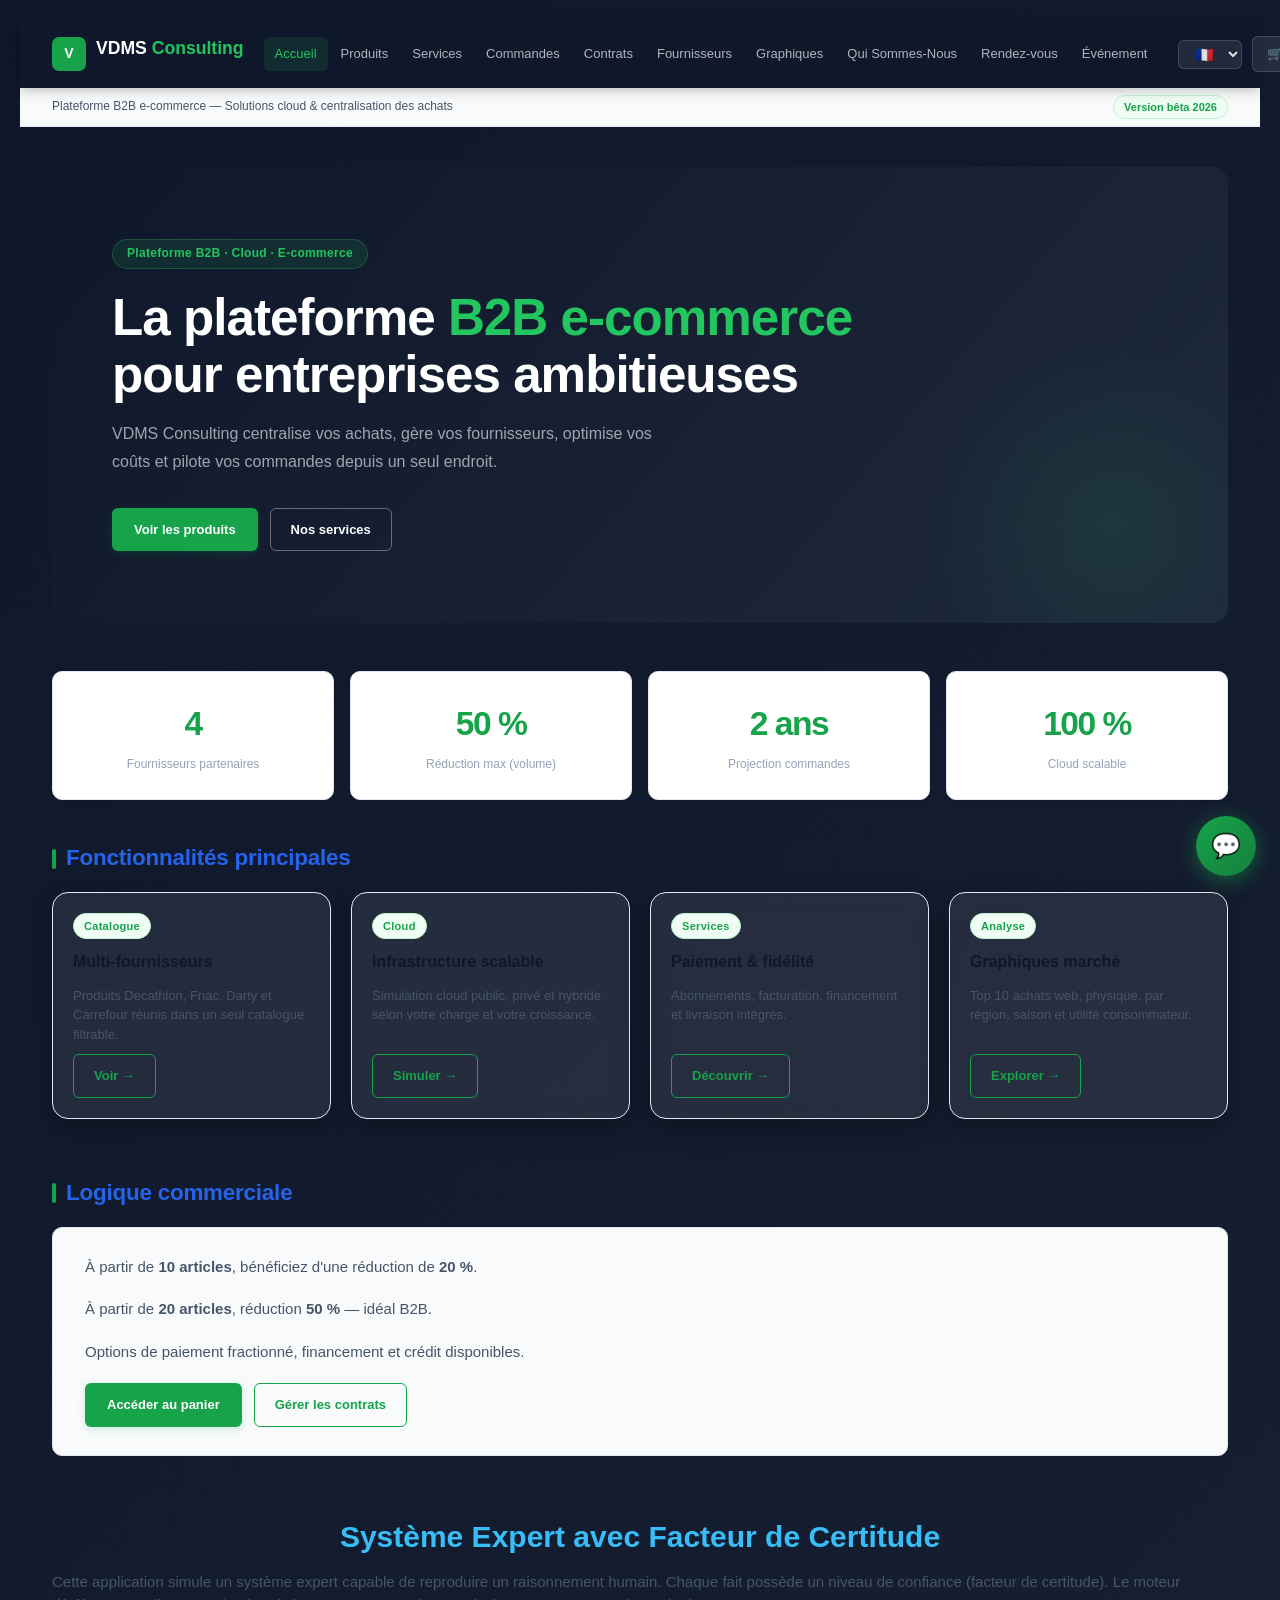
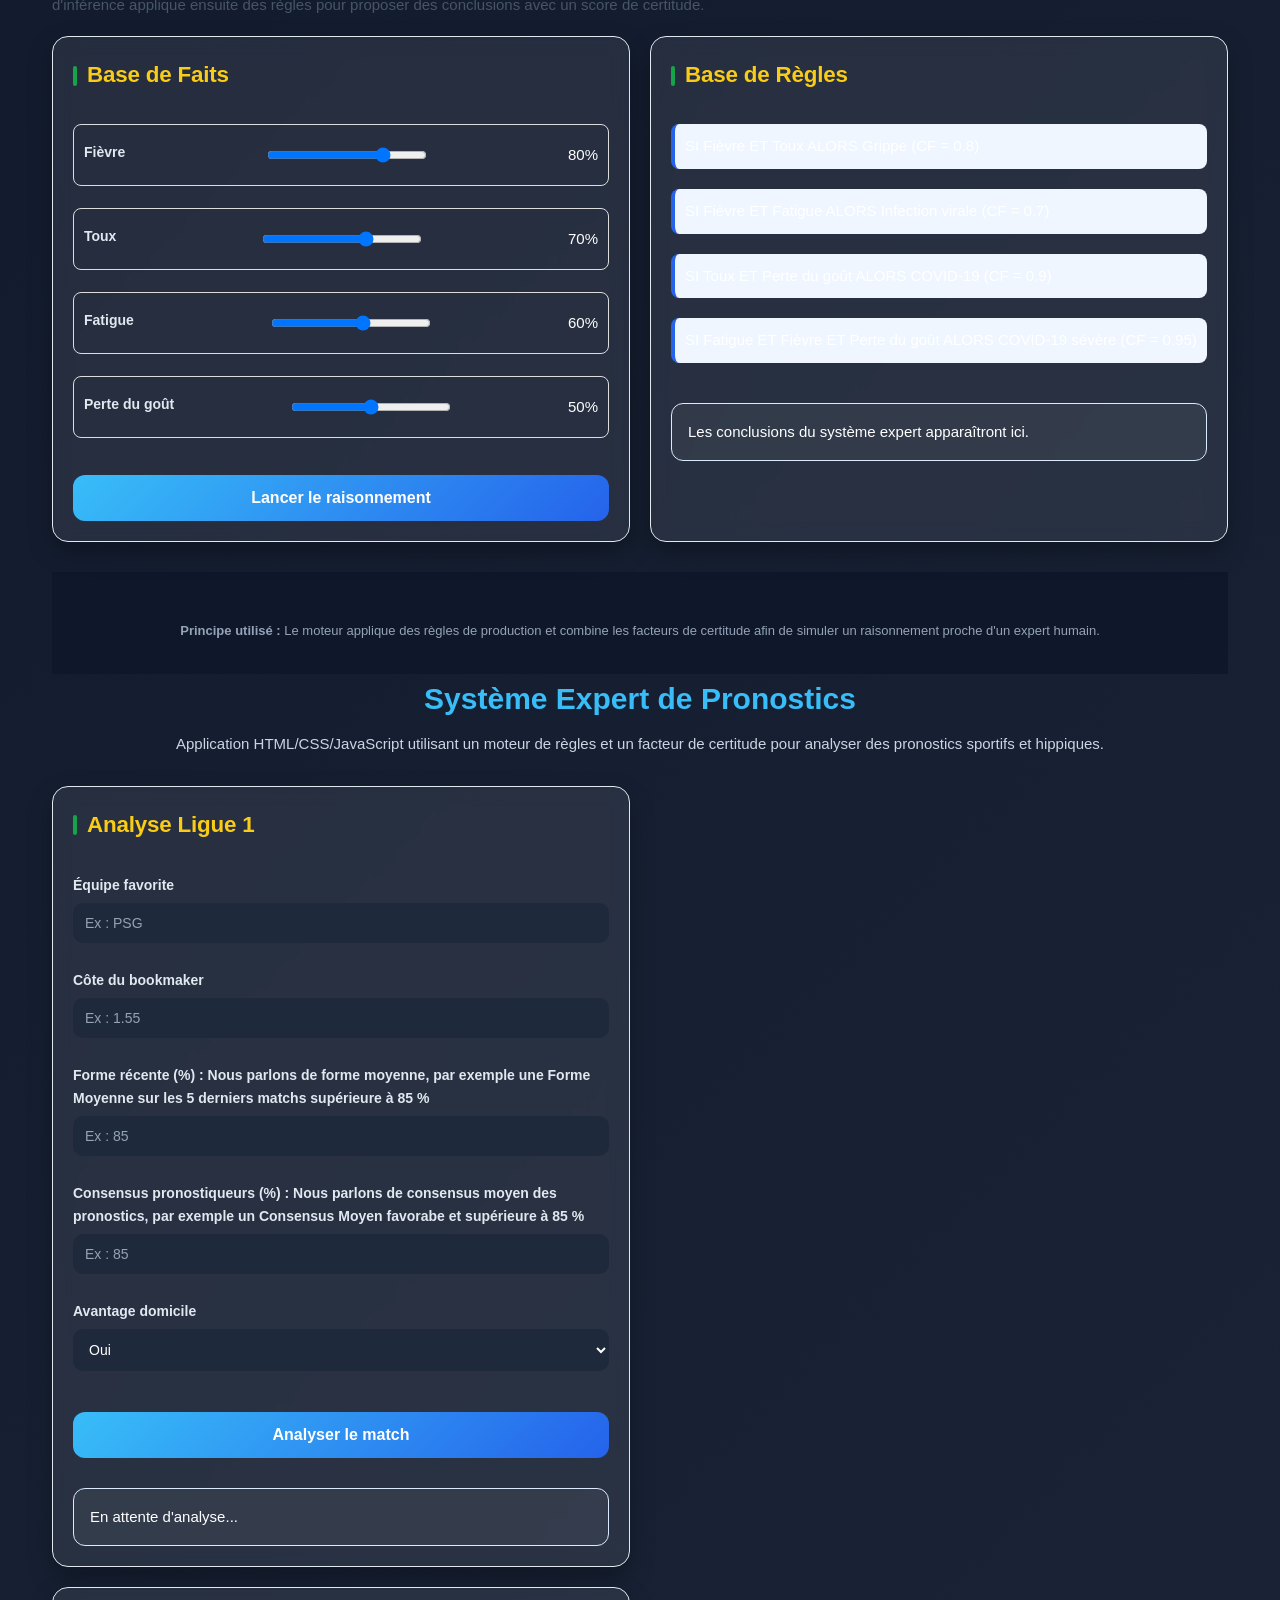
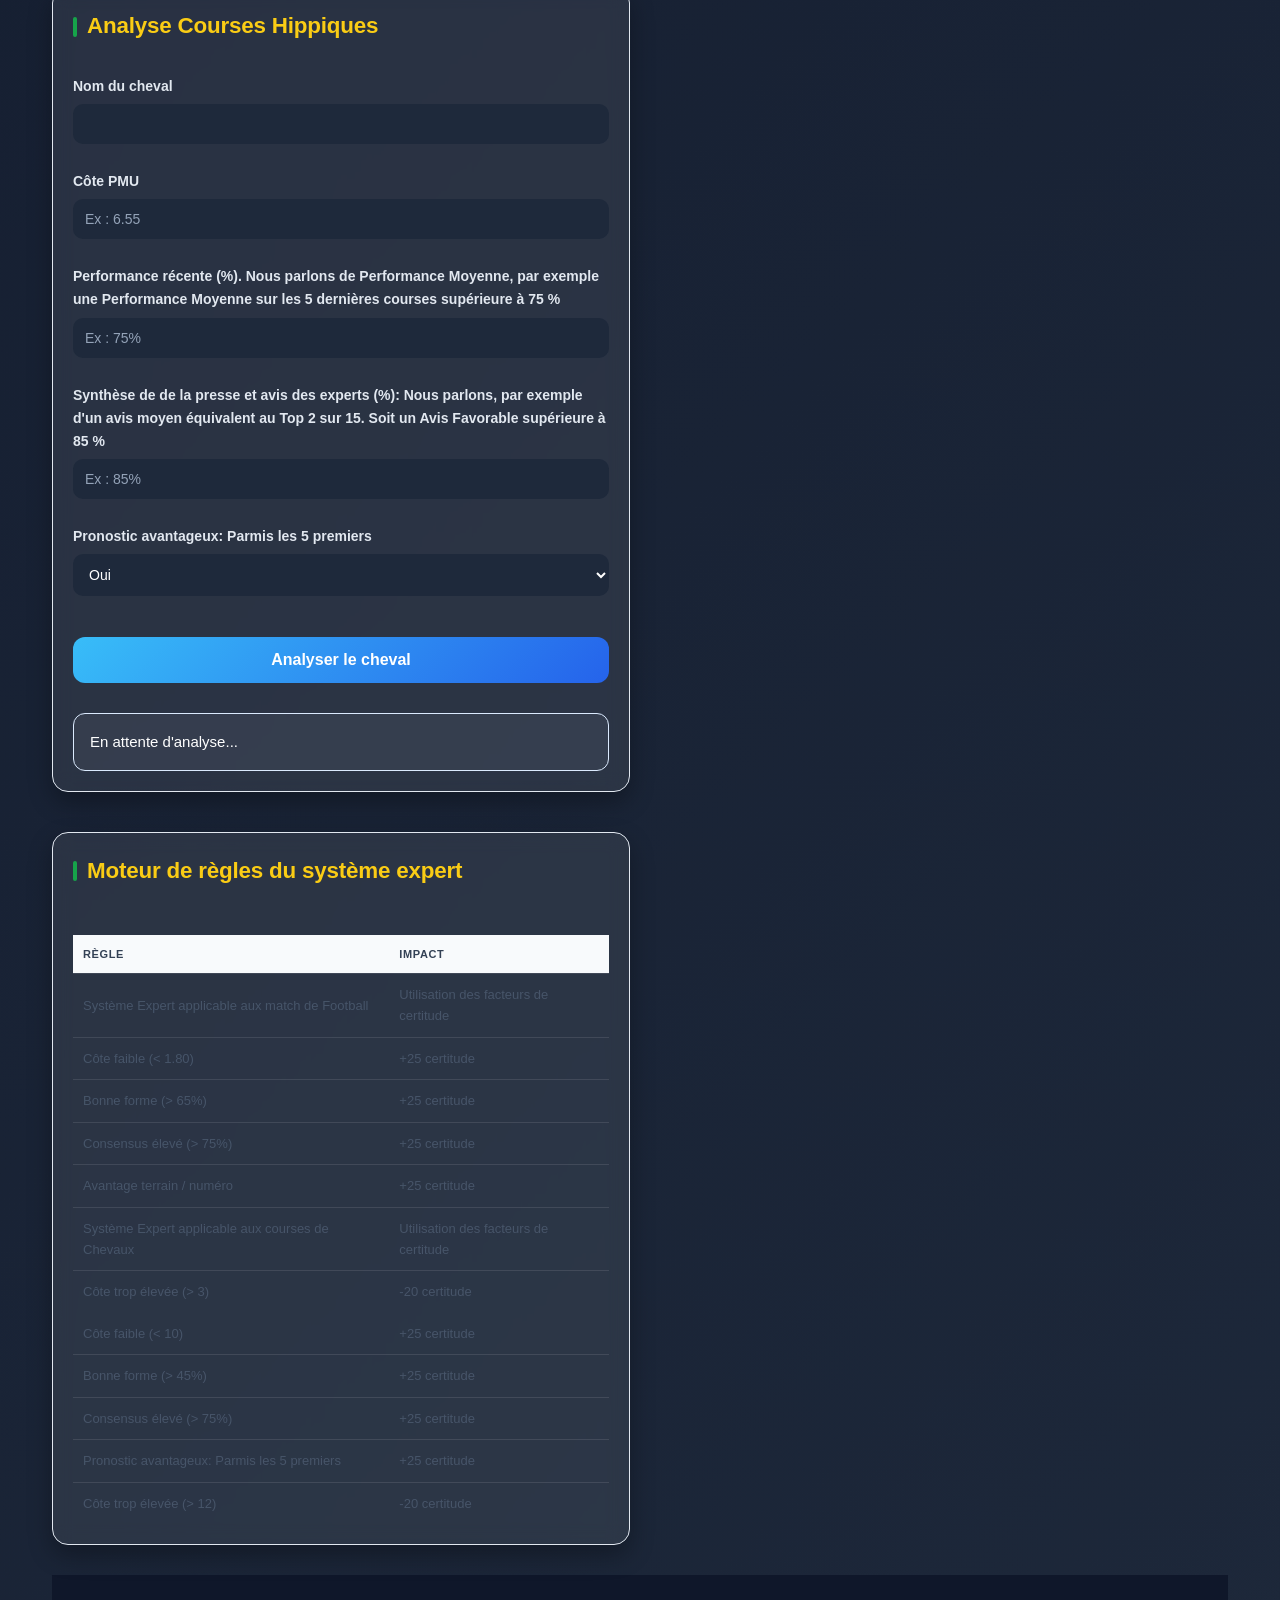
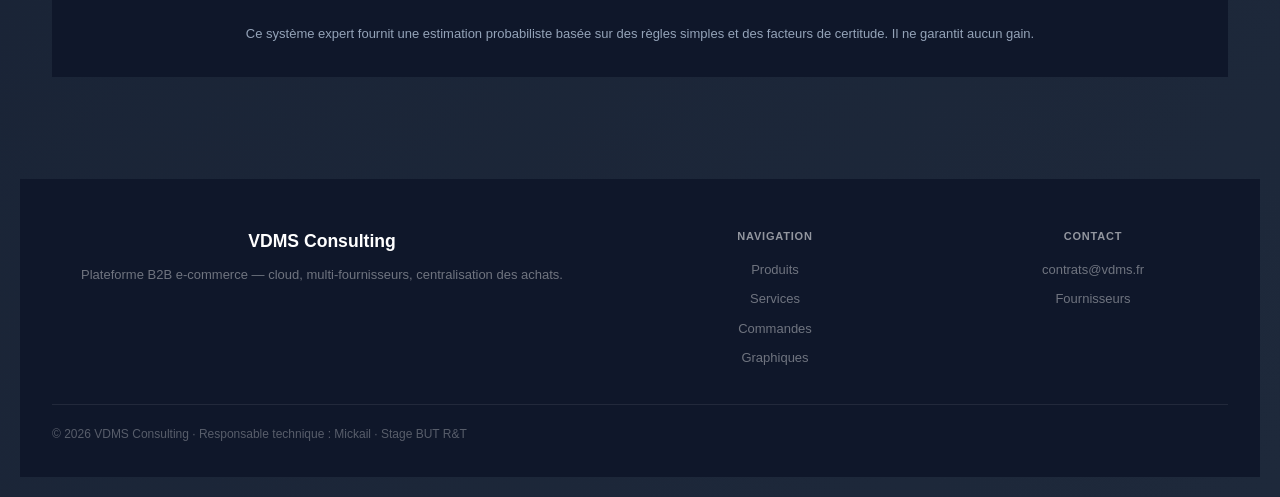
==== commit ea1ecf0a: "Update index.html to Now" ====
--- a/index.html
+++ b/index.html
@@ -396,7 +396,245 @@
       </div>
     </div>
   </section>
-</main>
+  
+<div>
+<h1>Système Expert avec Facteur de Certitude</h1>
+
+  <p>
+    Cette application simule un système expert capable de reproduire un raisonnement humain.
+    Chaque fait possède un niveau de confiance (facteur de certitude). Le moteur d'inférence
+    applique ensuite des règles pour proposer des conclusions avec un score de certitude.
+  </p>
+
+  <div class="container">
+
+    <div class="card">
+      <h2>Base de Faits</h2>
+
+      <div class="fact">
+        <label>Fièvre</label>
+        <input type="range" id="fievre" min="0" max="100" value="80" />
+        <span id="fievreValue">80%</span>
+      </div>
+
+      <div class="fact">
+        <label>Toux</label>
+        <input type="range" id="toux" min="0" max="100" value="70" />
+        <span id="touxValue">70%</span>
+      </div>
+
+      <div class="fact">
+        <label>Fatigue</label>
+        <input type="range" id="fatigue" min="0" max="100" value="60" />
+        <span id="fatigueValue">60%</span>
+      </div>
+
+      <div class="fact">
+        <label>Perte du goût</label>
+        <input type="range" id="gout" min="0" max="100" value="50" />
+        <span id="goutValue">50%</span>
+      </div>
+
+      <button onclick="executerSystemeExpert()">
+        Lancer le raisonnement
+      </button>
+    </div>
+
+    <div class="card">
+      <h2>Base de Règles</h2>
+
+      <div class="rule">
+        SI Fièvre ET Toux ALORS Grippe (CF = 0.8)
+      </div>
+
+      <div class="rule">
+        SI Fièvre ET Fatigue ALORS Infection virale (CF = 0.7)
+      </div>
+
+      <div class="rule">
+        SI Toux ET Perte du goût ALORS COVID-19 (CF = 0.9)
+      </div>
+
+      <div class="rule">
+        SI Fatigue ET Fièvre ET Perte du goût ALORS COVID-19 sévère (CF = 0.95)
+      </div>
+
+      <div class="result" id="resultats">
+        Les conclusions du système expert apparaîtront ici.
+      </div>
+    </div>
+
+  </div>
+
+  <div class="footer">
+    <strong>Principe utilisé :</strong>
+    Le moteur applique des règles de production et combine les facteurs de certitude
+    afin de simuler un raisonnement proche d'un expert humain.
+  </div>
+</div>
+
+<div>
+ 
+    <h1>Système Expert de Pronostics</h1>
+    <p class="description">
+      Application HTML/CSS/JavaScript utilisant un moteur de règles et un facteur de certitude pour analyser des pronostics sportifs et hippiques.
+    </p>
+
+  <div class="container">
+    <div class="grid">
+      <div class="card">
+        <h2>Analyse Ligue 1</h2>
+
+        <div class="field">
+          <label>Équipe favorite</label>
+          <input type="text" id="team" placeholder="Ex : PSG">
+        </div>
+
+        <div class="field">
+          <label>Côte du bookmaker</label>
+          <input type="number" id="odds" step="0.01" placeholder="Ex : 1.55">
+        </div>
+
+        <div class="field">
+          <label>Forme récente (%) : Nous parlons de forme moyenne, par exemple une Forme Moyenne sur les 5 derniers matchs supérieure à 85 %</label>
+          <input type="number" id="form" min="0" max="100" placeholder="Ex : 85">
+        </div>
+
+        <div class="field">
+          <label>Consensus pronostiqueurs (%) : Nous parlons de consensus moyen des pronostics, par exemple un Consensus Moyen favorabe et supérieure à 85 % </label>
+          <input type="number" id="experts" min="0" max="100" placeholder="Ex : 85">
+        </div>
+
+        <div class="field">
+          <label>Avantage domicile</label>
+          <select id="homeAdvantage">
+            <option value="oui">Oui</option>
+            <option value="non">Non</option>
+          </select>
+        </div>
+
+        <button onclick="analyserFootball()">Analyser le match</button>
+
+        <div class="result" id="footballResult">
+          En attente d'analyse...
+        </div>
+      </div>
+
+       <div class="card">
+        <h2>Analyse Courses Hippiques</h2>
+
+        <div class="field">
+          <label>Nom du cheval</label>
+          <input type="text" id="horse">
+        </div>
+
+        <div class="field">
+          <label>Côte PMU</label>
+          <input type="number" id="horseOdds" step="0.01" placeholder="Ex : 6.55">
+        </div>
+
+        <div class="field">
+          <label>Performance récente (%). Nous parlons de Performance Moyenne, par exemple une Performance  Moyenne sur les 5 dernières courses supérieure à 75 % </label>
+          <input type="number" id="horseForm" min="0" max="100" placeholder="Ex : 75%">
+        </div>
+
+        <div class="field">
+          <label>Synthèse de de la presse et avis des experts (%): Nous parlons, par exemple d'un avis moyen équivalent au Top 2 sur 15. Soit un Avis Favorable supérieure à 85 % </label>
+          <input type="number" id="horseExperts" min="0" max="100" placeholder="Ex : 85%">
+        </div>
+
+        <div class="field">
+          <label>Pronostic avantageux: Parmis les 5 premiers</label>
+          <select id="horseNumberAdvantage">
+            <option value="oui">Oui</option>
+            <option value="non">Non</option>
+          </select>
+        </div>
+
+        <button onclick="analyserCheval()">Analyser le cheval</button>
+
+        <div class="result" id="horseResult">
+          En attente d'analyse...
+        </div>
+    </div>
+
+<div class="card rules">
+      <h2>Moteur de règles du système expert</h2>
+
+      <table>
+        <thead>
+          <tr>
+            <th>Règle</th>
+            <th>Impact</th>
+          </tr>
+        </thead>
+        <tbody>
+          <tr>
+            <td>Système Expert applicable aux match de Football</td>
+            <td>Utilisation des facteurs de certitude</td>
+          </tr>
+          <tr>
+            <td>Côte faible (&lt; 1.80)</td>
+            <td>+25 certitude</td>
+          </tr>
+          <tr>
+            <td>Bonne forme (&gt; 65%)</td>
+            <td>+25 certitude</td>
+          </tr>
+          <tr>
+            <td>Consensus élevé (&gt; 75%)</td>
+            <td>+25 certitude</td>
+          </tr>
+          <tr>
+            <td>Avantage terrain / numéro</td>
+            <td>+25 certitude</td>
+          </tr>
+          <tr>
+            <td>Système Expert applicable aux courses de Chevaux</td>
+            <td>Utilisation des facteurs de certitude</td>
+          </tr>
+          <tr>
+            <td>Côte trop élevée (&gt; 3)</td>
+            <td>-20 certitude</td>
+          </tr>
+        </tbody>
+
+        <tbody>
+          <tr>
+            <td>Côte faible (&lt; 10)</td>
+            <td>+25 certitude</td>
+          </tr>
+          <tr>
+            <td>Bonne forme (&gt; 45%)</td>
+            <td>+25 certitude</td>
+          </tr>
+          <tr>
+            <td>Consensus élevé (&gt; 75%)</td>
+            <td>+25 certitude</td>
+          </tr>
+          <tr>
+            <td>Pronostic avantageux: Parmis les 5 premiers</td>
+            <td>+25 certitude</td>
+          </tr>
+          <tr>
+            <td>Côte trop élevée (&gt; 12)</td>
+            <td>-20 certitude</td>
+          </tr>
+        </tbody>
+      </table>
+    </div>
+   </div>
+  </div>
+  
+
+  
+<div class="footer">
+      Ce système expert fournit une estimation probabiliste basée sur des règles simples et des facteurs de certitude. Il ne garantit aucun gain.
+</div>
+
+</div>
+
+  </main>
 <!-- FOOTER -->
 <footer class="footer">
   <div class="footer-inner">
@@ -426,244 +664,6 @@
   </div>     
 </footer>
 <script src="script.js"></script>
-  
-<div>
-<h1>Système Expert avec Facteur de Certitude</h1>
-
-  <p>
-    Cette application simule un système expert capable de reproduire un raisonnement humain.
-    Chaque fait possède un niveau de confiance (facteur de certitude). Le moteur d'inférence
-    applique ensuite des règles pour proposer des conclusions avec un score de certitude.
-  </p>
-
-  <div class="container">
-
-    <div class="card">
-      <h2>Base de Faits</h2>
-
-      <div class="fact">
-        <label>Fièvre</label>
-        <input type="range" id="fievre" min="0" max="100" value="80" />
-        <span id="fievreValue">80%</span>
-      </div>
-
-      <div class="fact">
-        <label>Toux</label>
-        <input type="range" id="toux" min="0" max="100" value="70" />
-        <span id="touxValue">70%</span>
-      </div>
-
-      <div class="fact">
-        <label>Fatigue</label>
-        <input type="range" id="fatigue" min="0" max="100" value="60" />
-        <span id="fatigueValue">60%</span>
-      </div>
-
-      <div class="fact">
-        <label>Perte du goût</label>
-        <input type="range" id="gout" min="0" max="100" value="50" />
-        <span id="goutValue">50%</span>
-      </div>
-
-      <button onclick="executerSystemeExpert()">
-        Lancer le raisonnement
-      </button>
-    </div>
-
-    <div class="card">
-      <h2>Base de Règles</h2>
-
-      <div class="rule">
-        SI Fièvre ET Toux ALORS Grippe (CF = 0.8)
-      </div>
-
-      <div class="rule">
-        SI Fièvre ET Fatigue ALORS Infection virale (CF = 0.7)
-      </div>
-
-      <div class="rule">
-        SI Toux ET Perte du goût ALORS COVID-19 (CF = 0.9)
-      </div>
-
-      <div class="rule">
-        SI Fatigue ET Fièvre ET Perte du goût ALORS COVID-19 sévère (CF = 0.95)
-      </div>
-
-      <div class="result" id="resultats">
-        Les conclusions du système expert apparaîtront ici.
-      </div>
-    </div>
-
-  </div>
-
-  <div class="footer">
-    <strong>Principe utilisé :</strong>
-    Le moteur applique des règles de production et combine les facteurs de certitude
-    afin de simuler un raisonnement proche d'un expert humain.
-  </div>
-</div>
-
-<div>
- 
-    <h1>Système Expert de Pronostics</h1>
-    <p class="description">
-      Application HTML/CSS/JavaScript utilisant un moteur de règles et un facteur de certitude pour analyser des pronostics sportifs et hippiques.
-    </p>
-
-  <div class="container">
-    <div class="grid">
- <div class="card">
-        <h2>Analyse Ligue 1</h2>
-
-        <div class="field">
-          <label>Équipe favorite</label>
-          <input type="text" id="team" placeholder="Ex : PSG">
-        </div>
-
-        <div class="field">
-          <label>Côte du bookmaker</label>
-          <input type="number" id="odds" step="0.01" placeholder="Ex : 1.55">
-        </div>
-
-        <div class="field">
-          <label>Forme récente (%) : Nous parlons de forme moyenne, par exemple une Forme Moyenne sur les 5 derniers matchs supérieure à 85 %</label>
-          <input type="number" id="form" min="0" max="100" placeholder="Ex : 85">
-        </div>
-
-        <div class="field">
-          <label>Consensus pronostiqueurs (%) : Nous parlons de consensus moyen des pronostics, par exemple un Consensus Moyen favorabe et supérieure à 85 % </label>
-          <input type="number" id="experts" min="0" max="100" placeholder="Ex : 85">
-        </div>
-
-        <div class="field">
-          <label>Avantage domicile</label>
-          <select id="homeAdvantage">
-            <option value="oui">Oui</option>
-            <option value="non">Non</option>
-          </select>
-        </div>
-
-        <button onclick="analyserFootball()">Analyser le match</button>
-
-        <div class="result" id="footballResult">
-          En attente d'analyse...
-        </div>
-      </div>
-
-       <div class="card">
-        <h2>Analyse Courses Hippiques</h2>
-
-        <div class="field">
-          <label>Nom du cheval</label>
-          <input type="text" id="horse">
-        </div>
-
-        <div class="field">
-          <label>Côte PMU</label>
-          <input type="number" id="horseOdds" step="0.01" placeholder="Ex : 6.55">
-        </div>
-
-        <div class="field">
-          <label>Performance récente (%). Nous parlons de Performance Moyenne, par exemple une Performance  Moyenne sur les 5 dernières courses supérieure à 75 % </label>
-          <input type="number" id="horseForm" min="0" max="100" placeholder="Ex : 75%">
-        </div>
-
-        <div class="field">
-          <label>Synthèse de de la presse et avis des experts (%): Nous parlons, par exemple d'un avis moyen équivalent au Top 2 sur 15. Soit un Avis Favorable supérieure à 85 % </label>
-          <input type="number" id="horseExperts" min="0" max="100" placeholder="Ex : 85%">
-        </div>
-
-        <div class="field">
-          <label>Pronostic avantageux: Parmis les 5 premiers</label>
-          <select id="horseNumberAdvantage">
-            <option value="oui">Oui</option>
-            <option value="non">Non</option>
-          </select>
-        </div>
-
-        <button onclick="analyserCheval()">Analyser le cheval</button>
-
-        <div class="result" id="horseResult">
-          En attente d'analyse...
-        </div>
-    </div>
-
-<div class="card rules">
-      <h2>Moteur de règles du système expert</h2>
-
-      <table>
-        <thead>
-          <tr>
-            <th>Règle</th>
-            <th>Impact</th>
-          </tr>
-        </thead>
-        <tbody>
-          <tr>
-            <td>Système Expert applicable aux match de Football</td>
-            <td>Utilisation des facteurs de certitude</td>
-          </tr>
-          <tr>
-            <td>Côte faible (&lt; 1.80)</td>
-            <td>+25 certitude</td>
-          </tr>
-          <tr>
-            <td>Bonne forme (&gt; 65%)</td>
-            <td>+25 certitude</td>
-          </tr>
-          <tr>
-            <td>Consensus élevé (&gt; 75%)</td>
-            <td>+25 certitude</td>
-          </tr>
-          <tr>
-            <td>Avantage terrain / numéro</td>
-            <td>+25 certitude</td>
-          </tr>
-          <tr>
-            <td>Système Expert applicable aux courses de Chevaux</td>
-            <td>Utilisation des facteurs de certitude</td>
-          </tr>
-          <tr>
-            <td>Côte trop élevée (&gt; 3)</td>
-            <td>-20 certitude</td>
-          </tr>
-        </tbody>
-
-        <tbody>
-          <tr>
-            <td>Côte faible (&lt; 10)</td>
-            <td>+25 certitude</td>
-          </tr>
-          <tr>
-            <td>Bonne forme (&gt; 45%)</td>
-            <td>+25 certitude</td>
-          </tr>
-          <tr>
-            <td>Consensus élevé (&gt; 75%)</td>
-            <td>+25 certitude</td>
-          </tr>
-          <tr>
-            <td>Pronostic avantageux: Parmis les 5 premiers</td>
-            <td>+25 certitude</td>
-          </tr>
-          <tr>
-            <td>Côte trop élevée (&gt; 12)</td>
-            <td>-20 certitude</td>
-          </tr>
-        </tbody>
-      </table>
-    </div>
-   </div>
-  </div>
-  
-</div>
-  
-<div class="footer">
-      Ce système expert fournit une estimation probabiliste basée sur des règles simples et des facteurs de certitude. Il ne garantit aucun gain.
-</div>
-
-
-</body>
     <script>
     const sliders = document.querySelectorAll('input[type="range"]');
 
@@ -952,4 +952,5 @@
     }
 
   </script>
+  </body>
 </html>
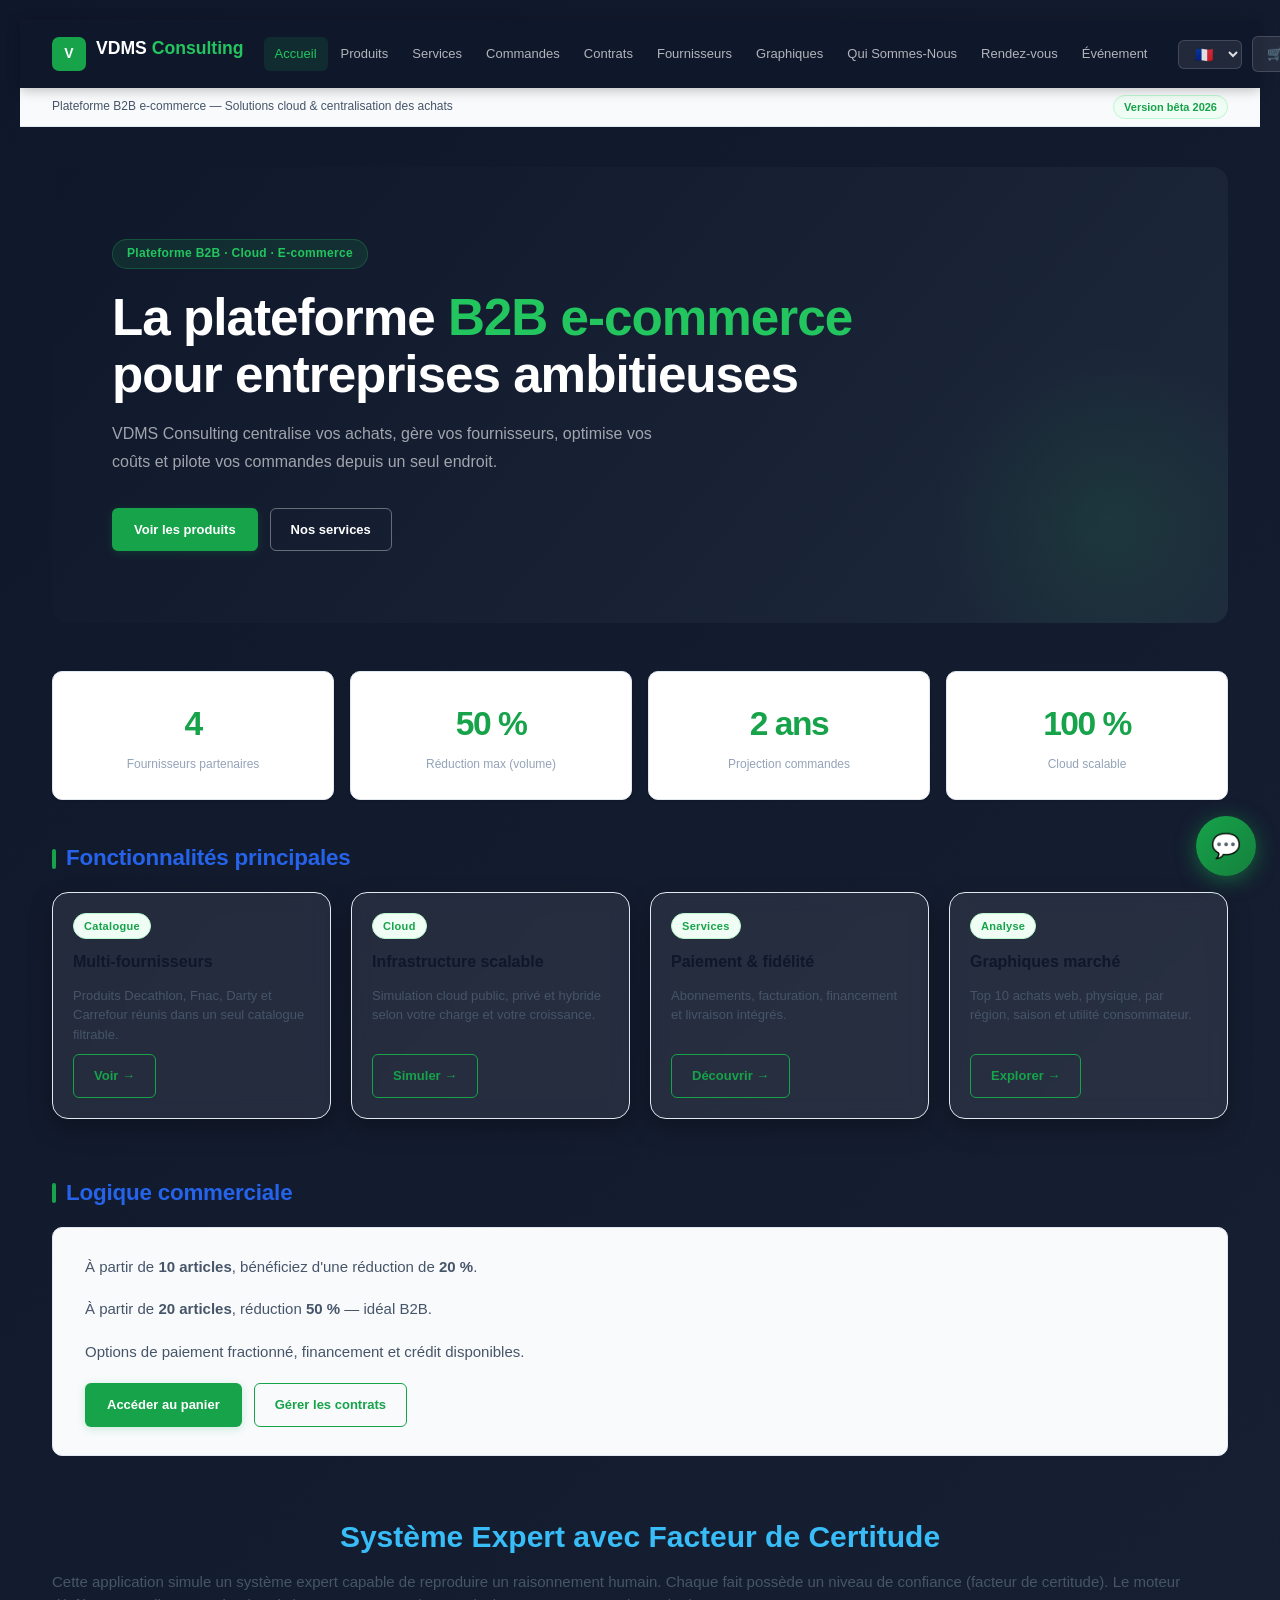
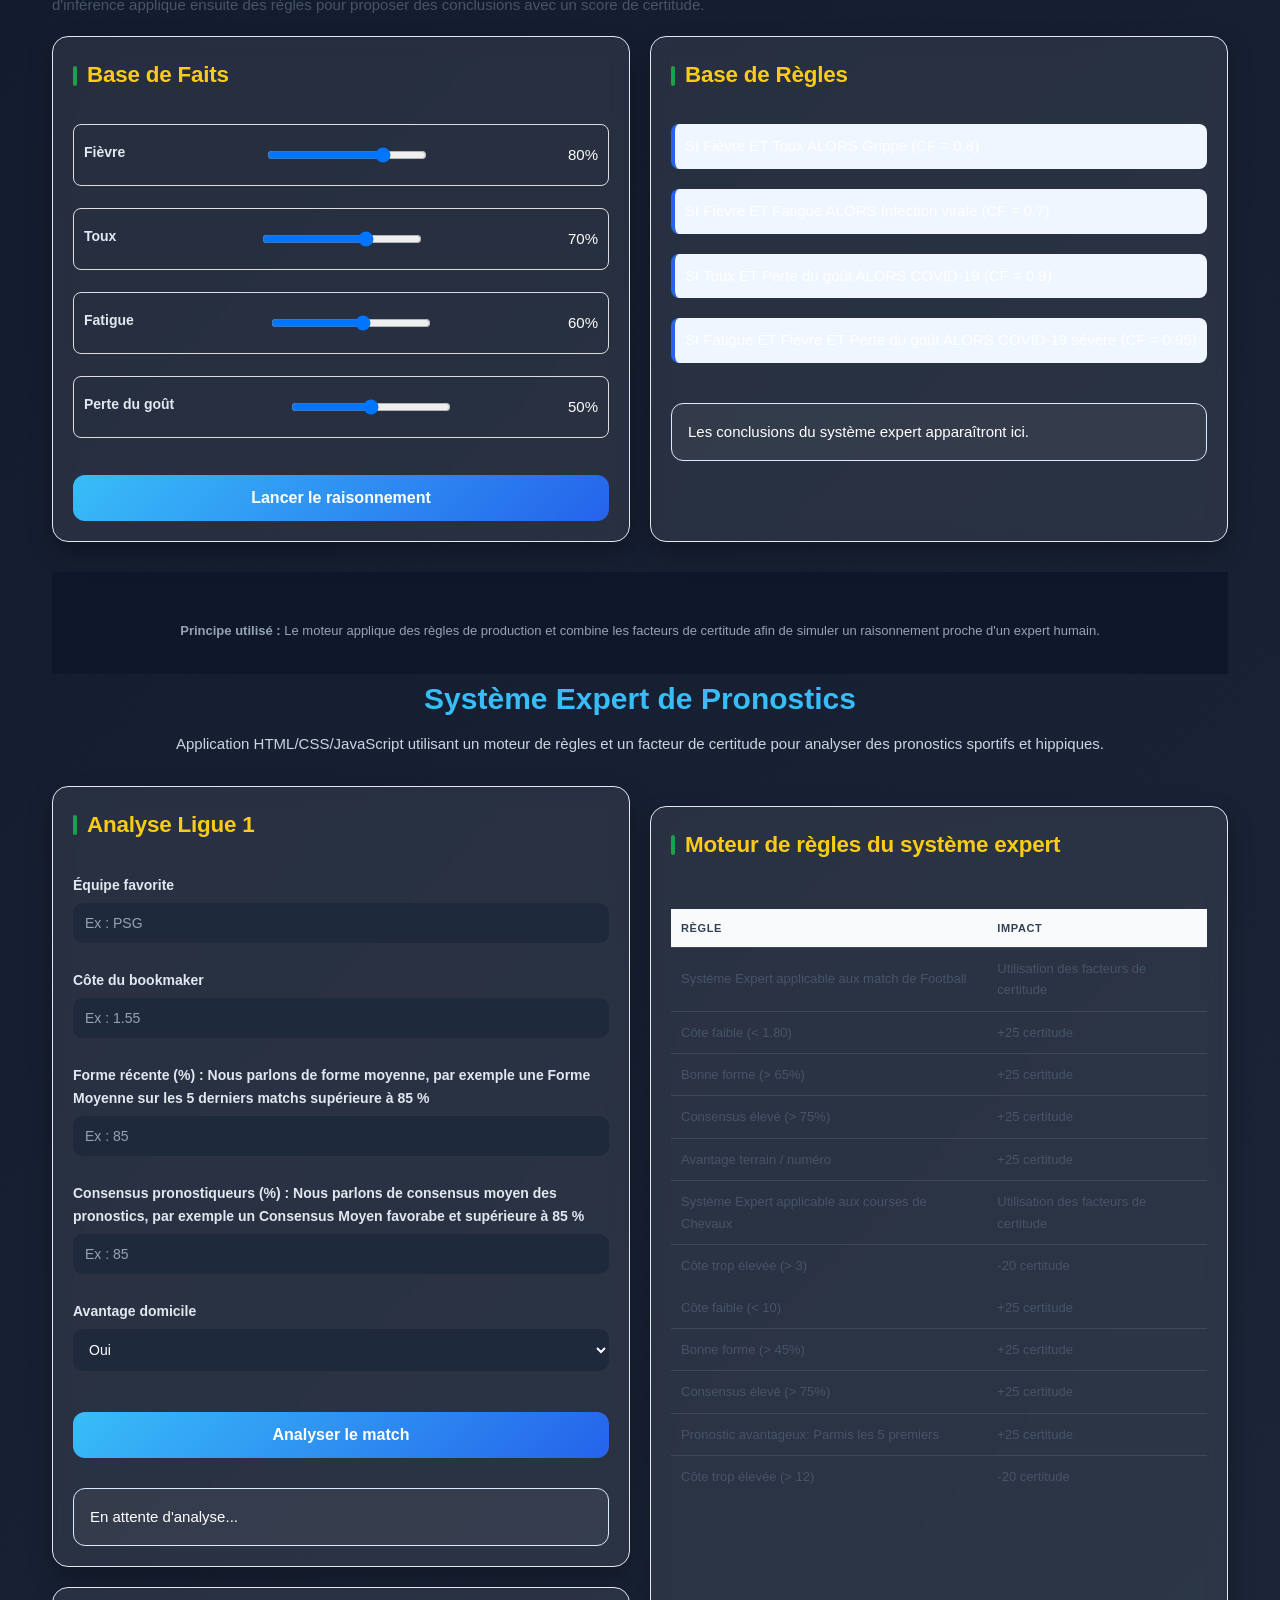
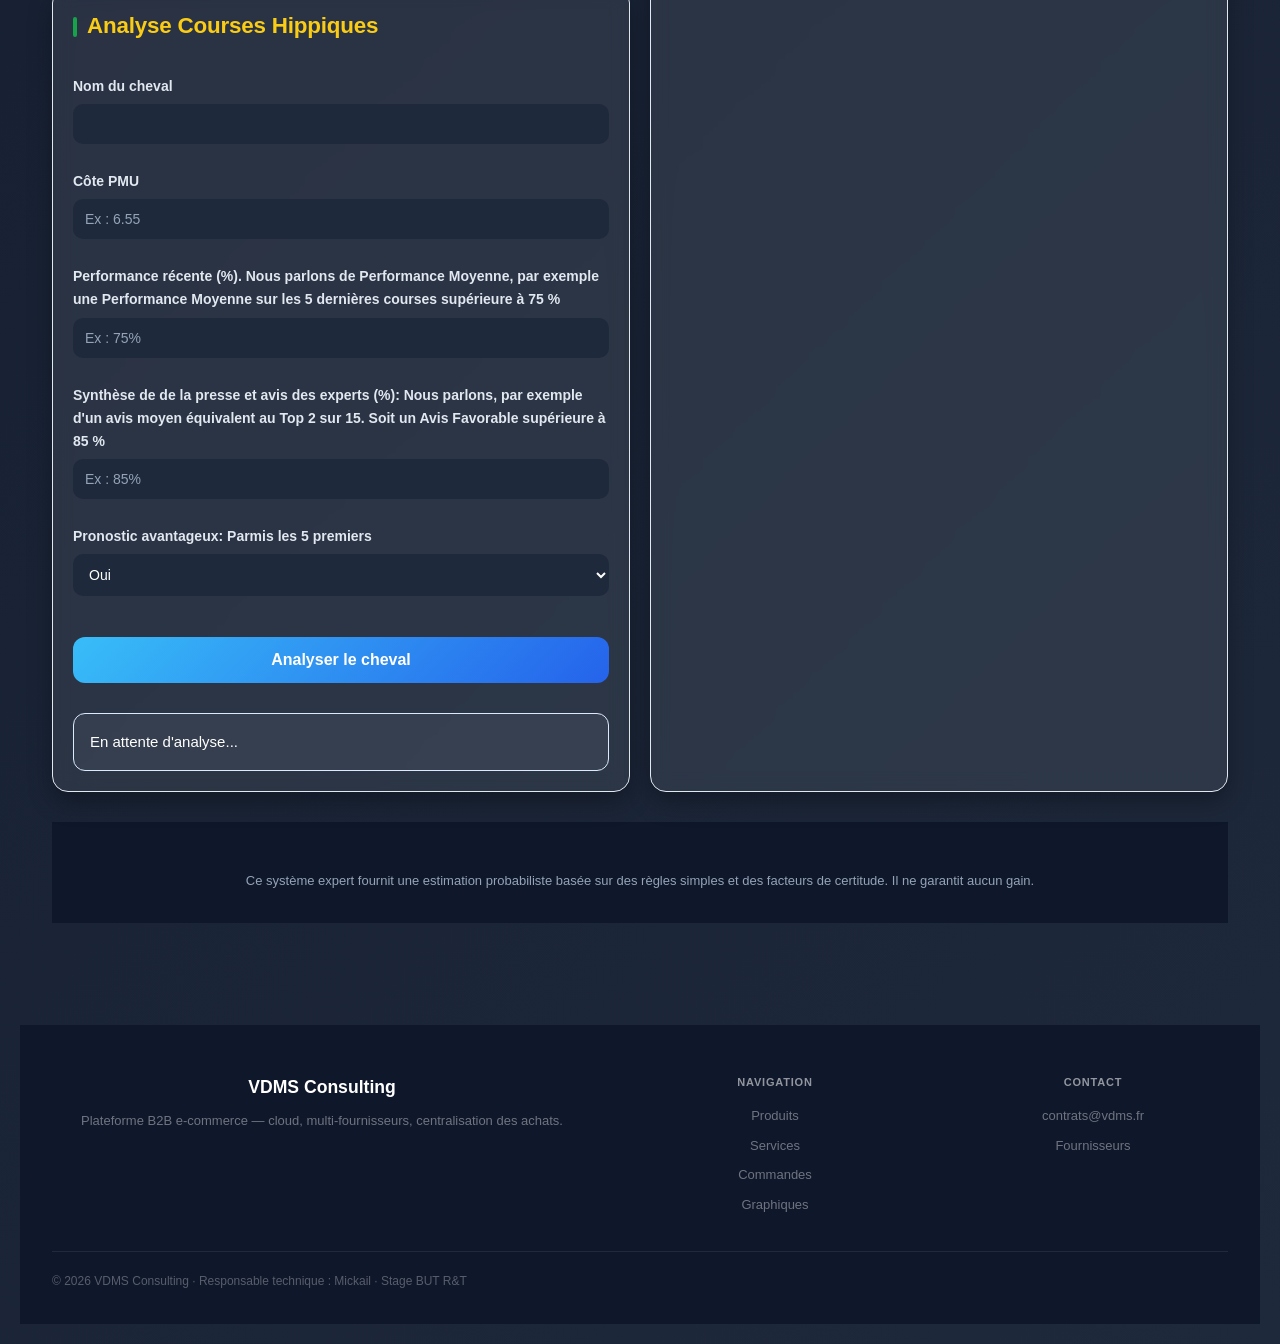
==== commit bb954a85: "Update index.html to Now" ====
--- a/index.html
+++ b/index.html
@@ -557,7 +557,7 @@
           En attente d'analyse...
         </div>
     </div>
-
+  </div>
 <div class="card rules">
       <h2>Moteur de règles du système expert</h2>
 
@@ -624,7 +624,6 @@
       </table>
     </div>
    </div>
-  </div>
   
 
   
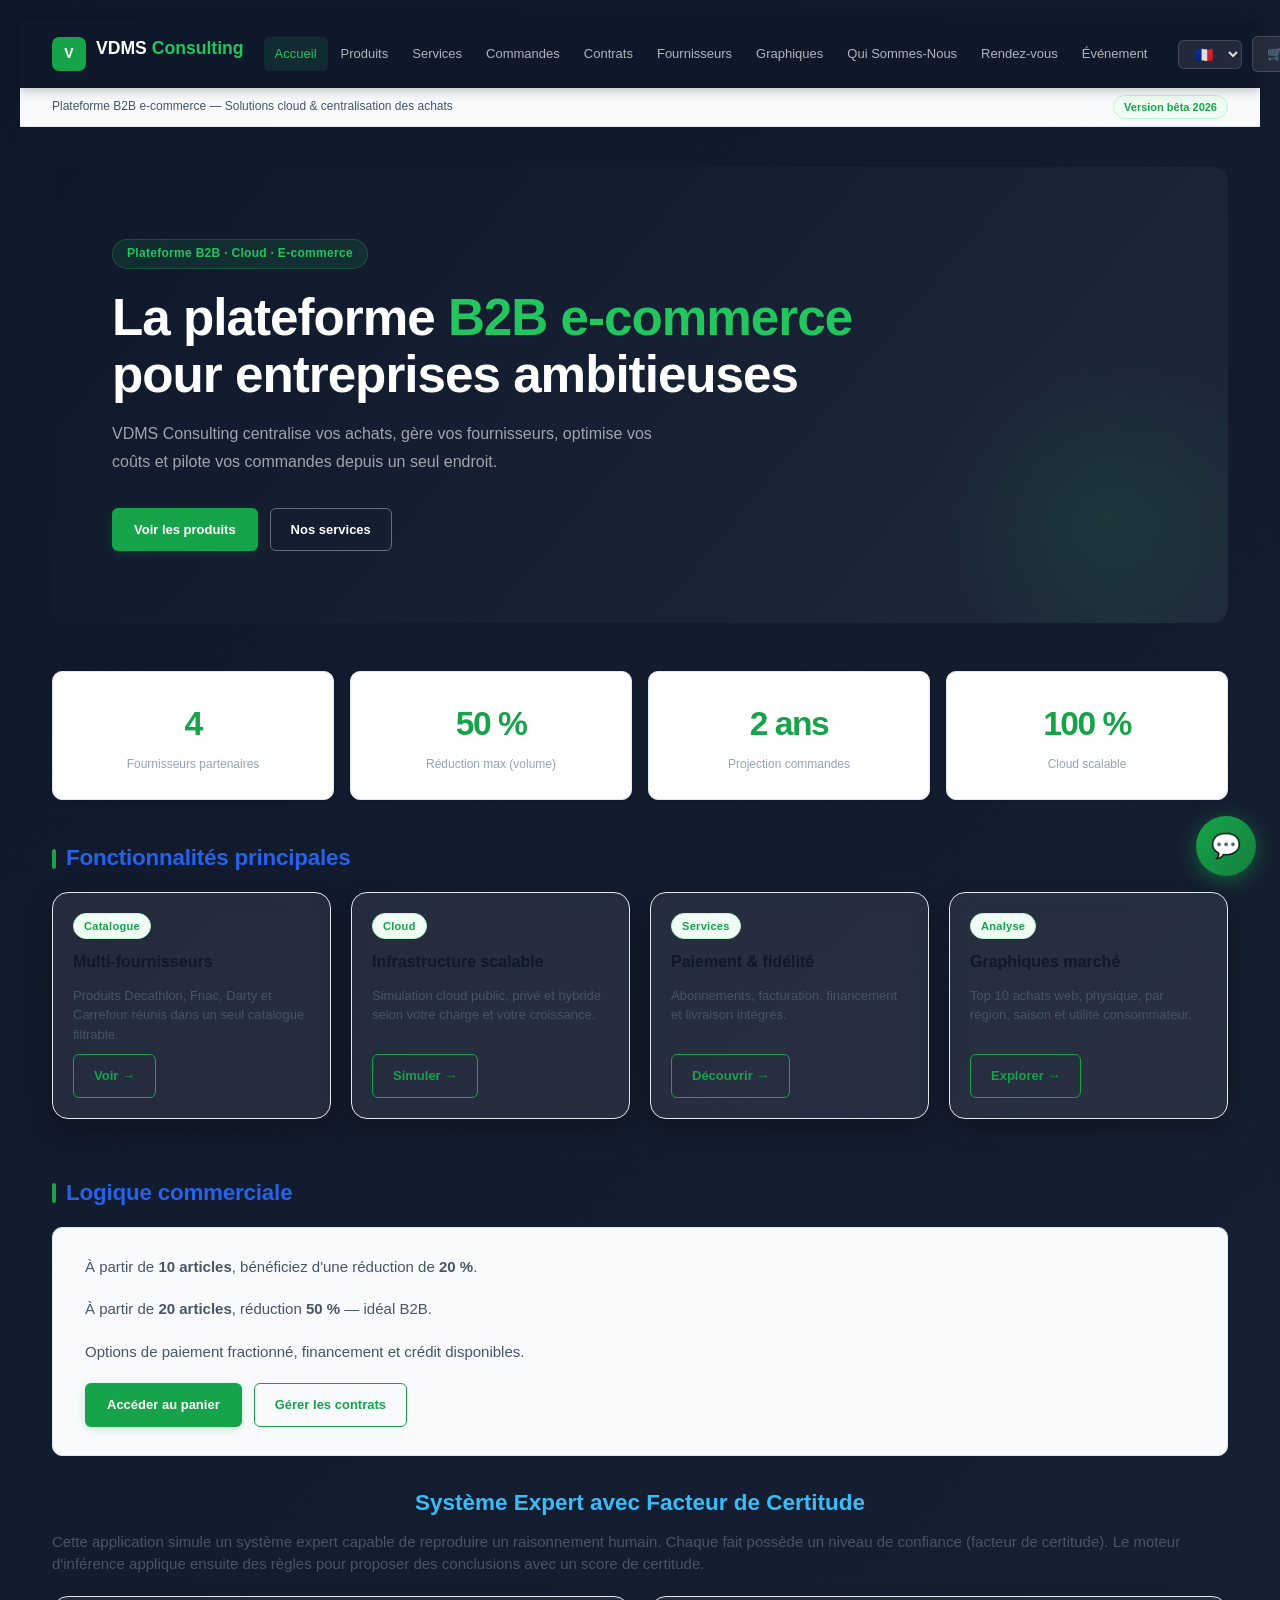
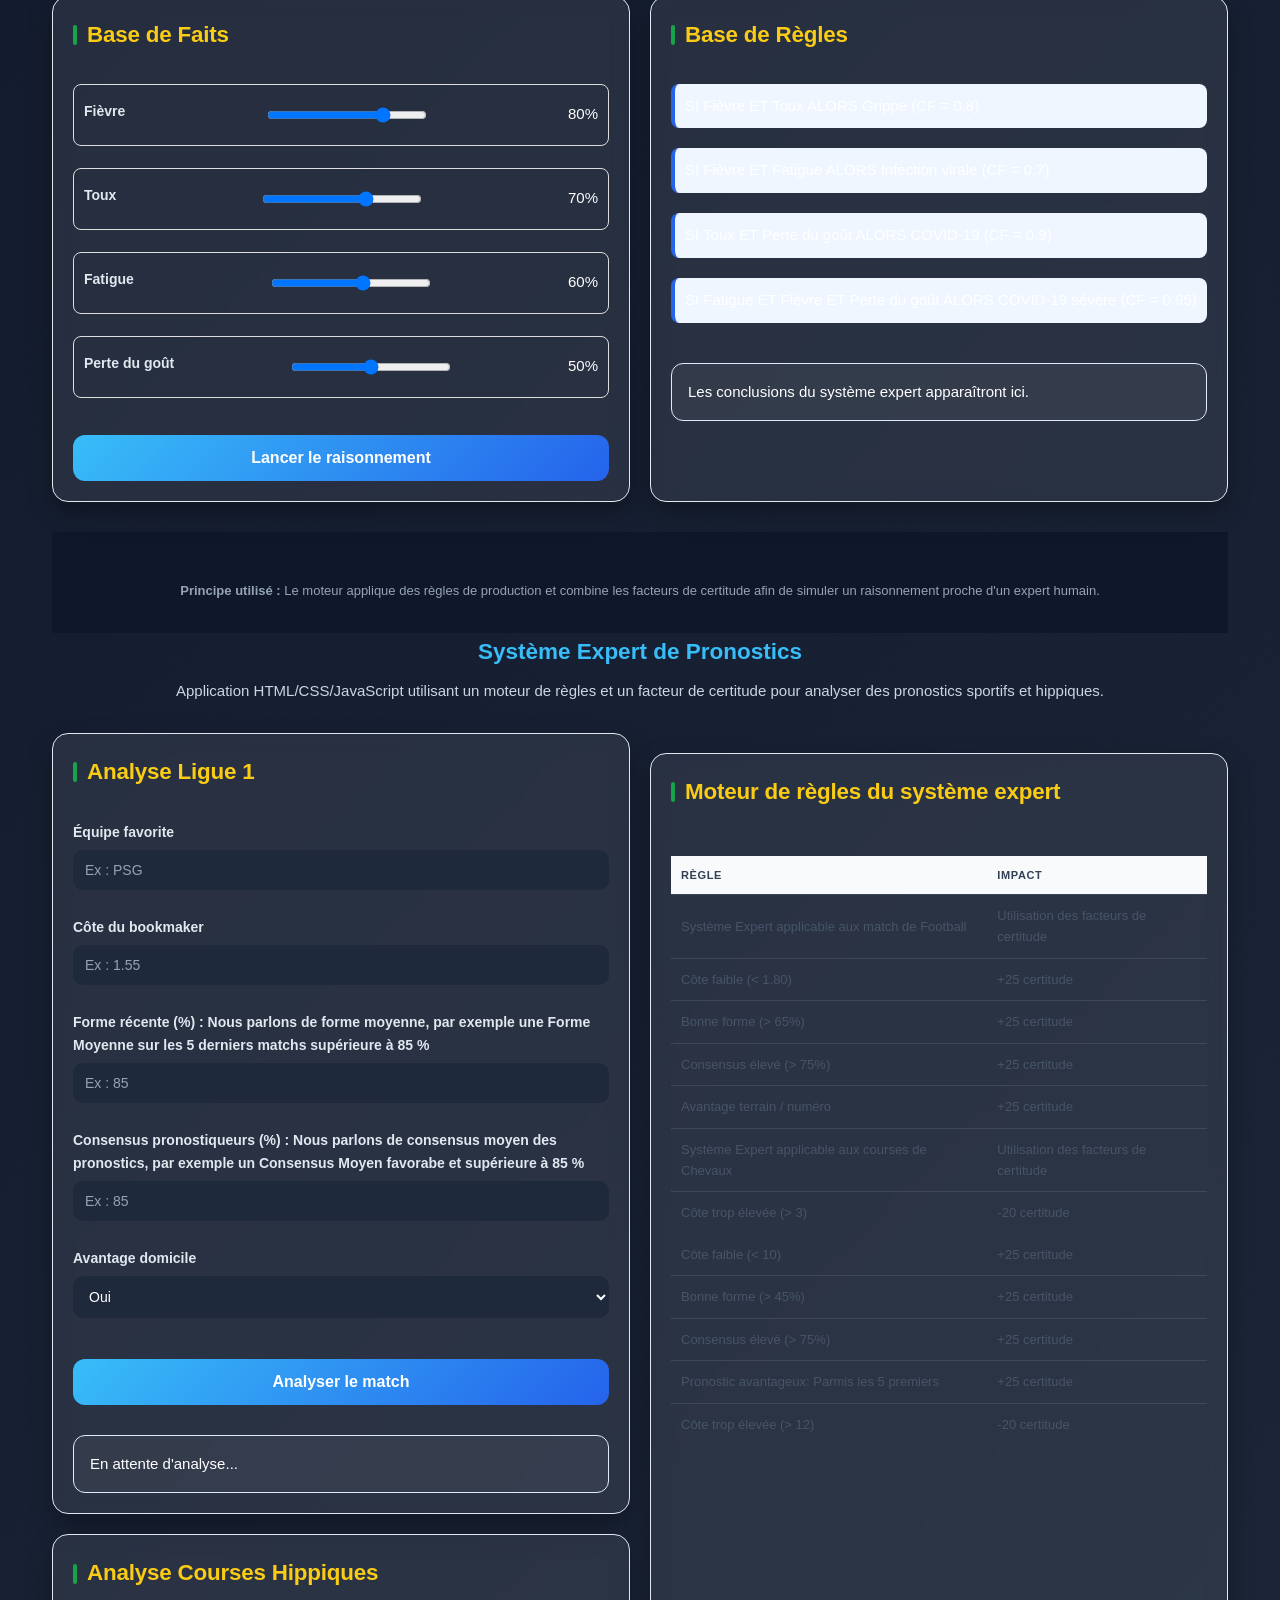
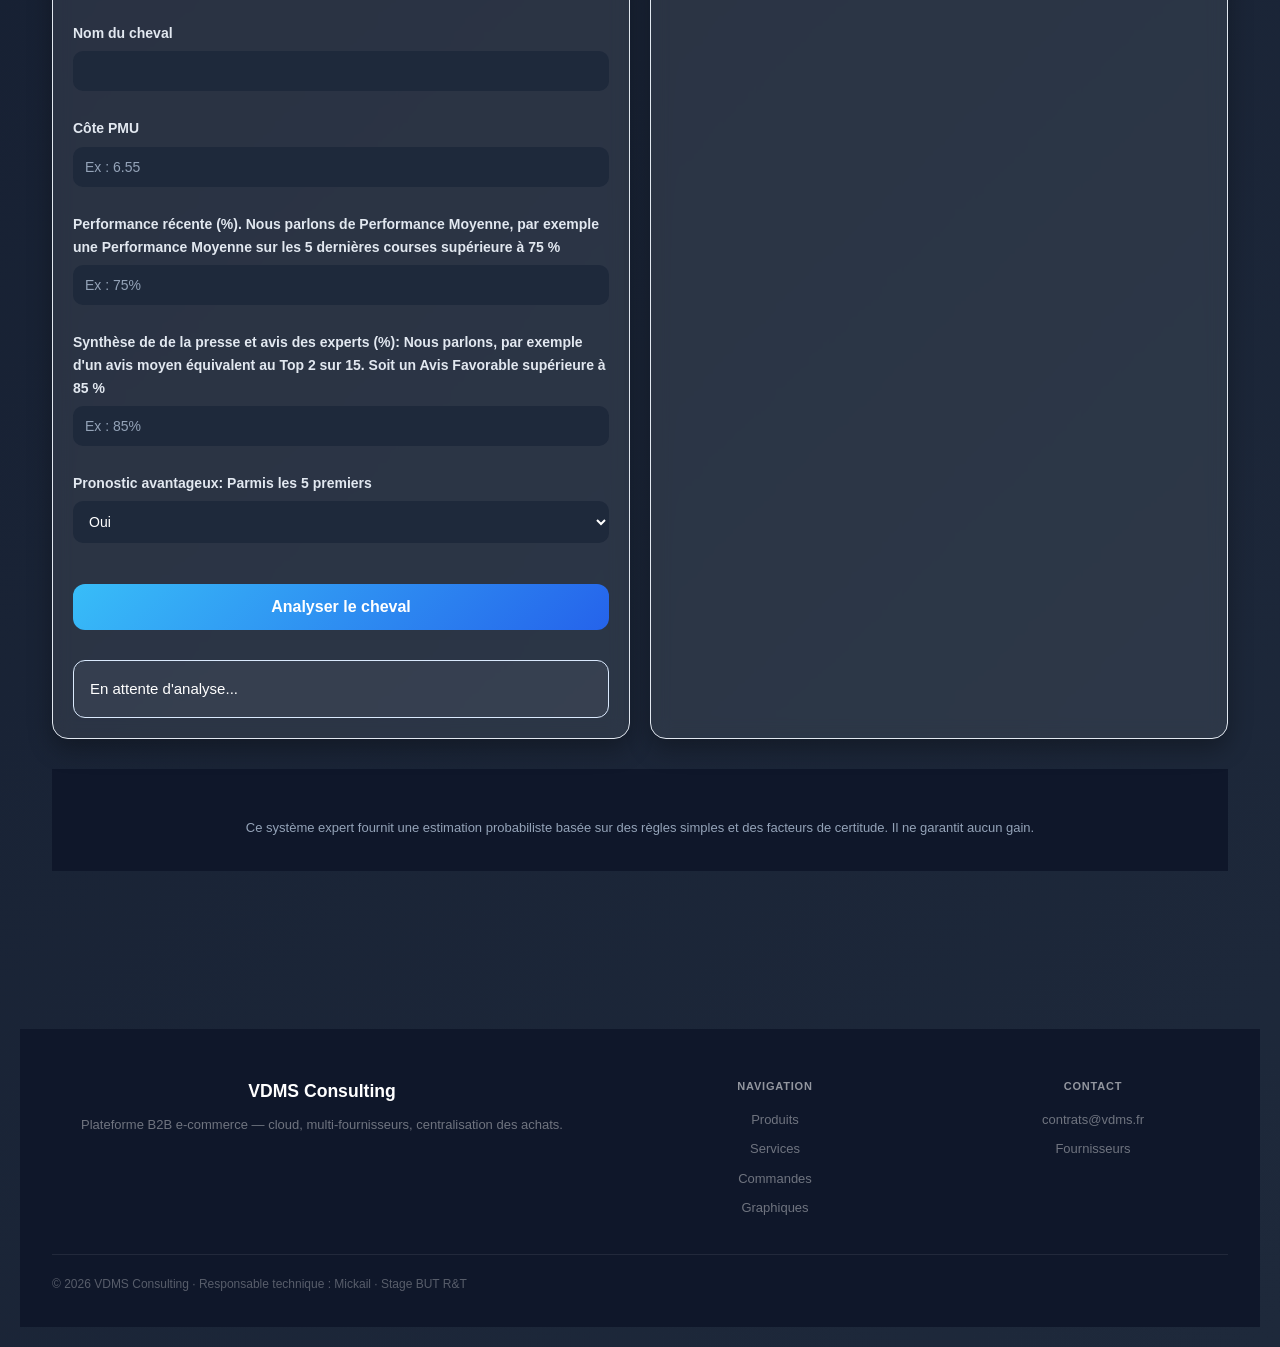
==== commit 496fd392: "Update index.html to Now" ====
--- a/index.html
+++ b/index.html
@@ -395,7 +395,7 @@
         <a class="btn-outline" href="contrats.html" data-i18n="btn_contracts">Gérer les contrats</a>
       </div>
     </div>
-  </section>
+ 
   
 <div>
 <h1>Système Expert avec Facteur de Certitude</h1>
@@ -632,7 +632,7 @@
 </div>
 
 </div>
-
+ </section>
   </main>
 <!-- FOOTER -->
 <footer class="footer">
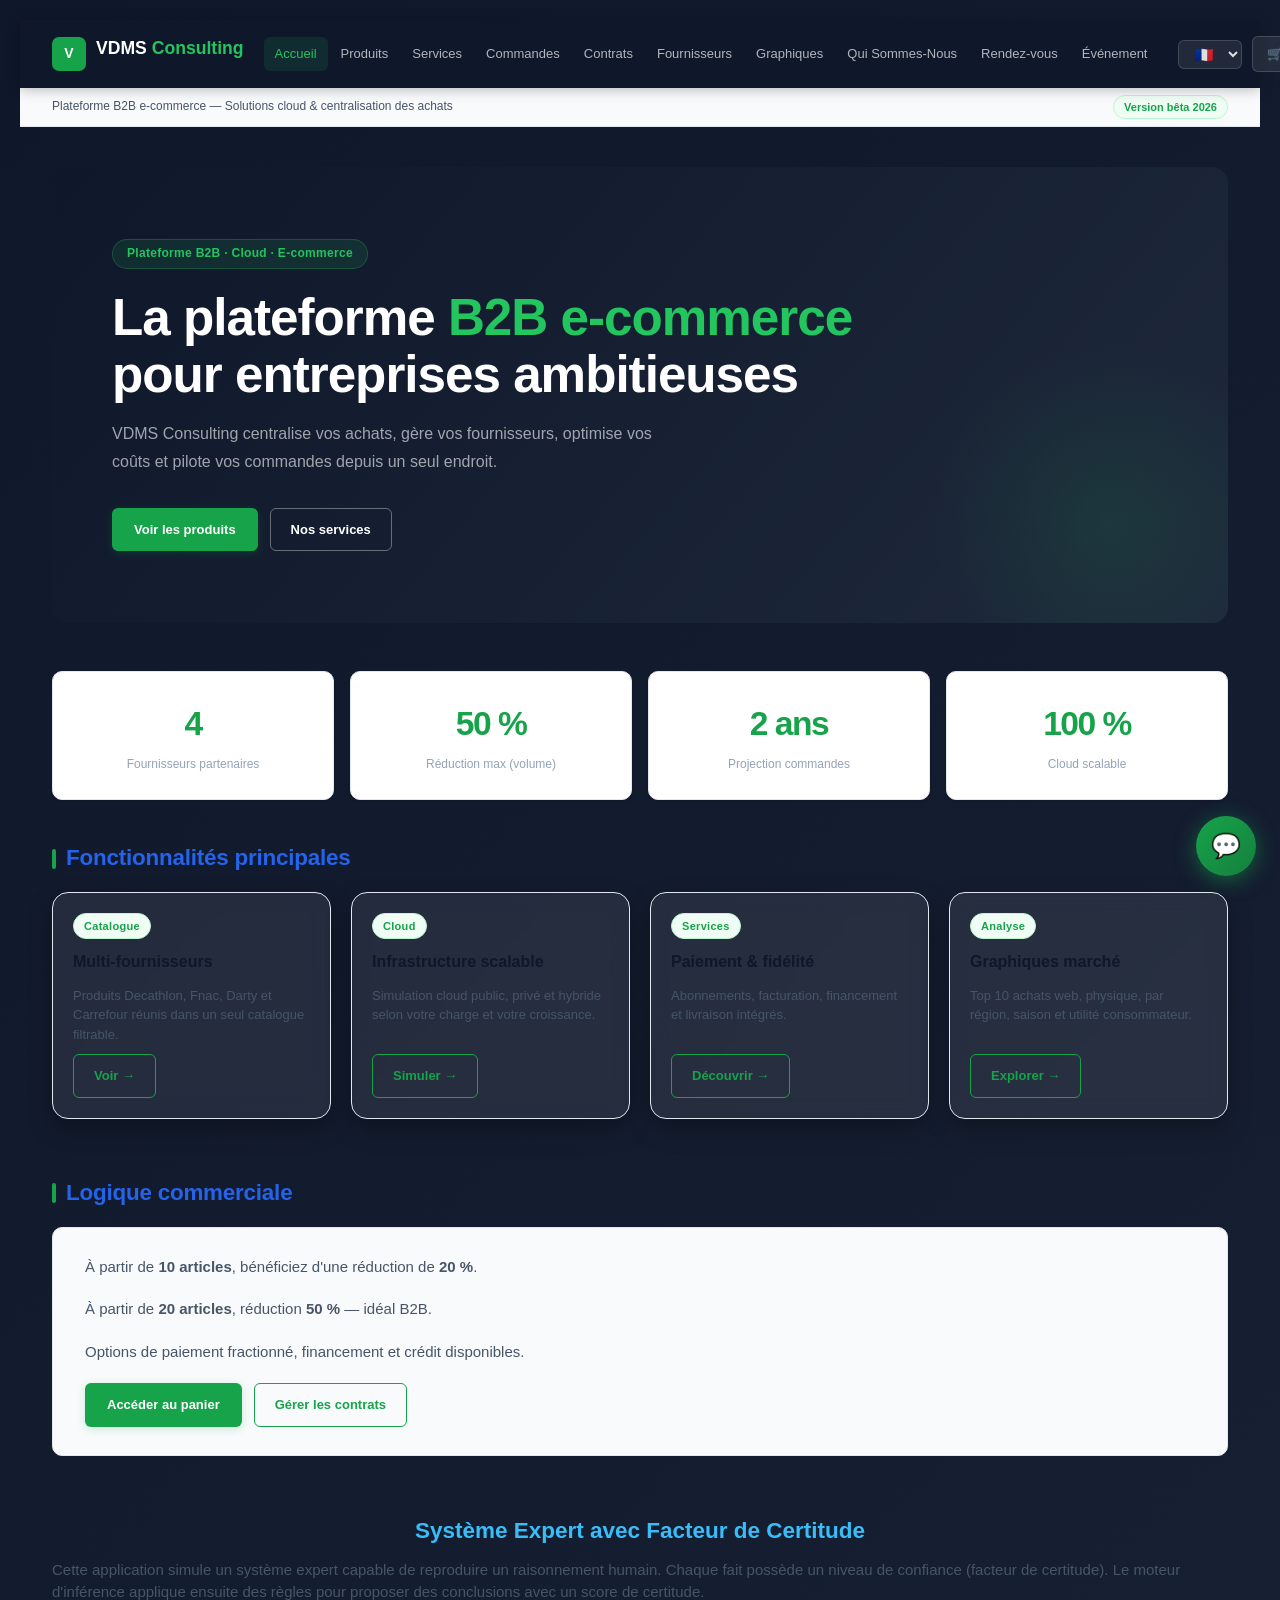
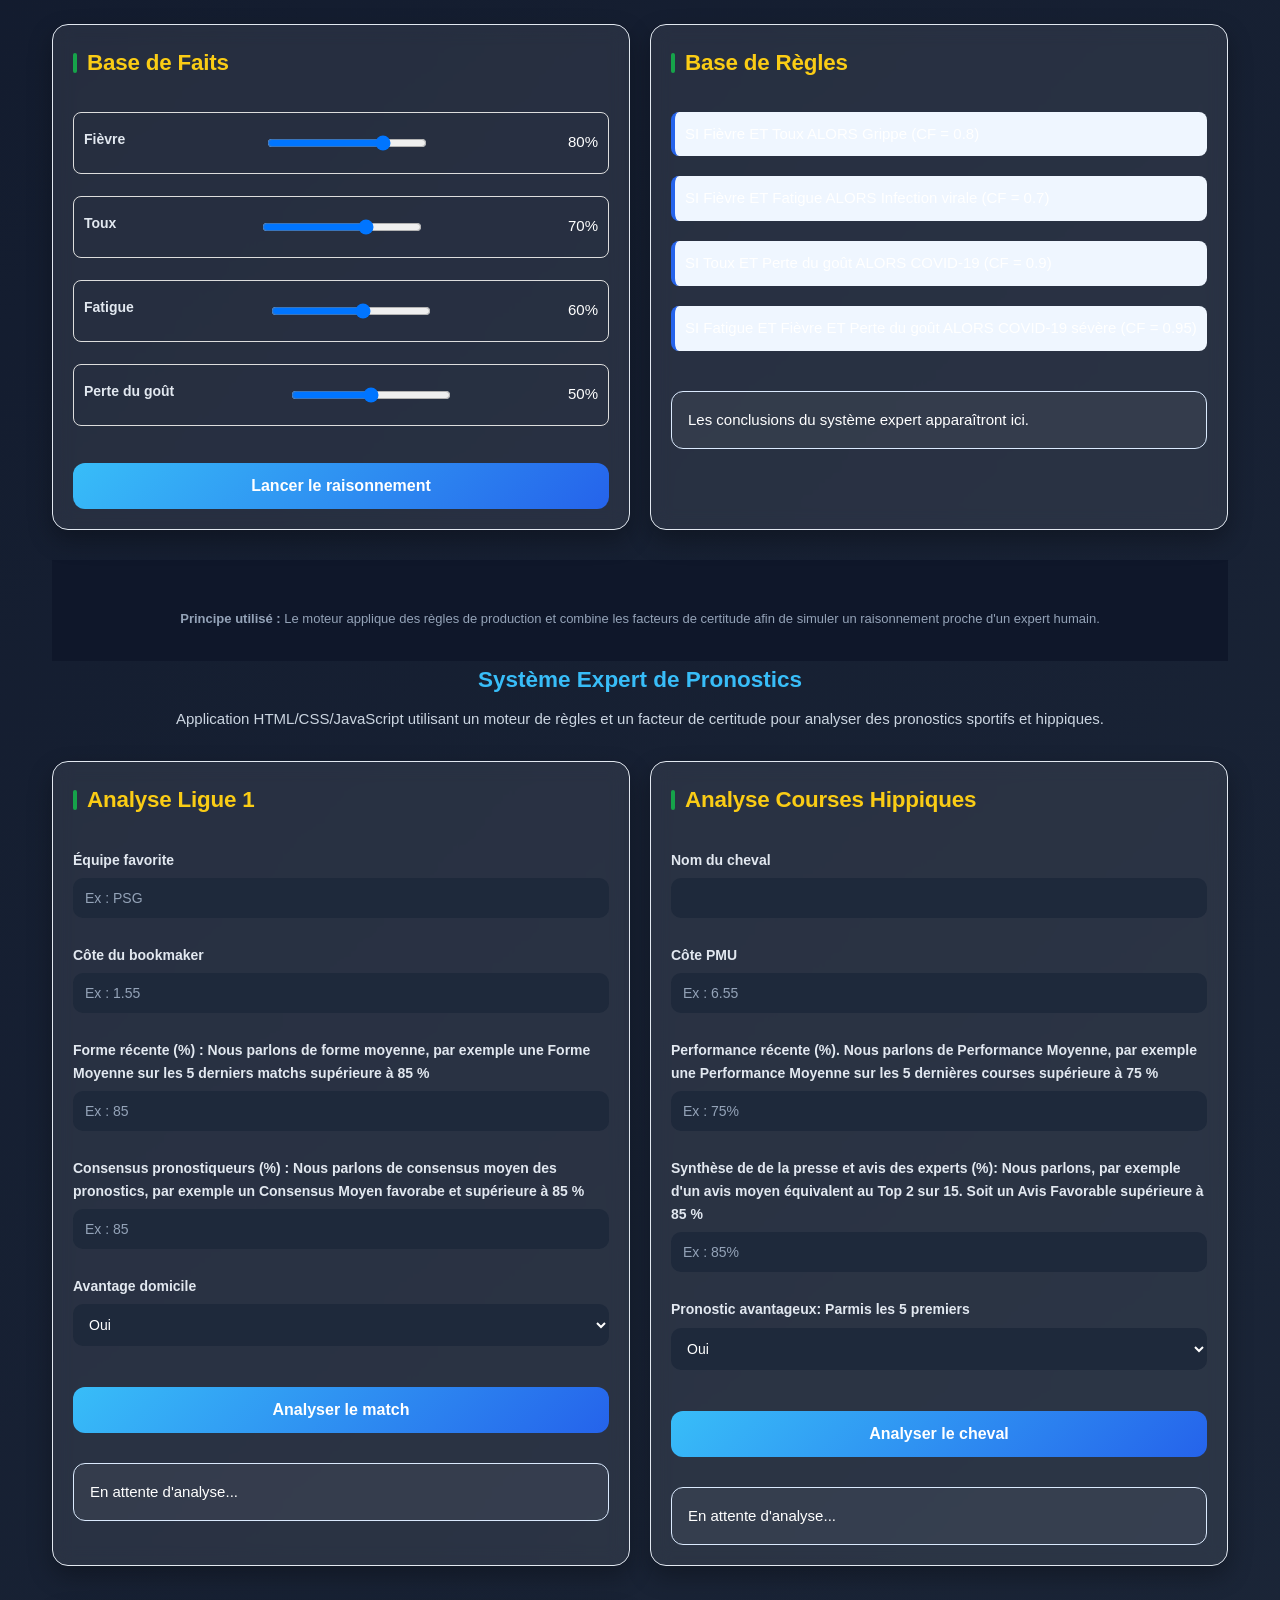
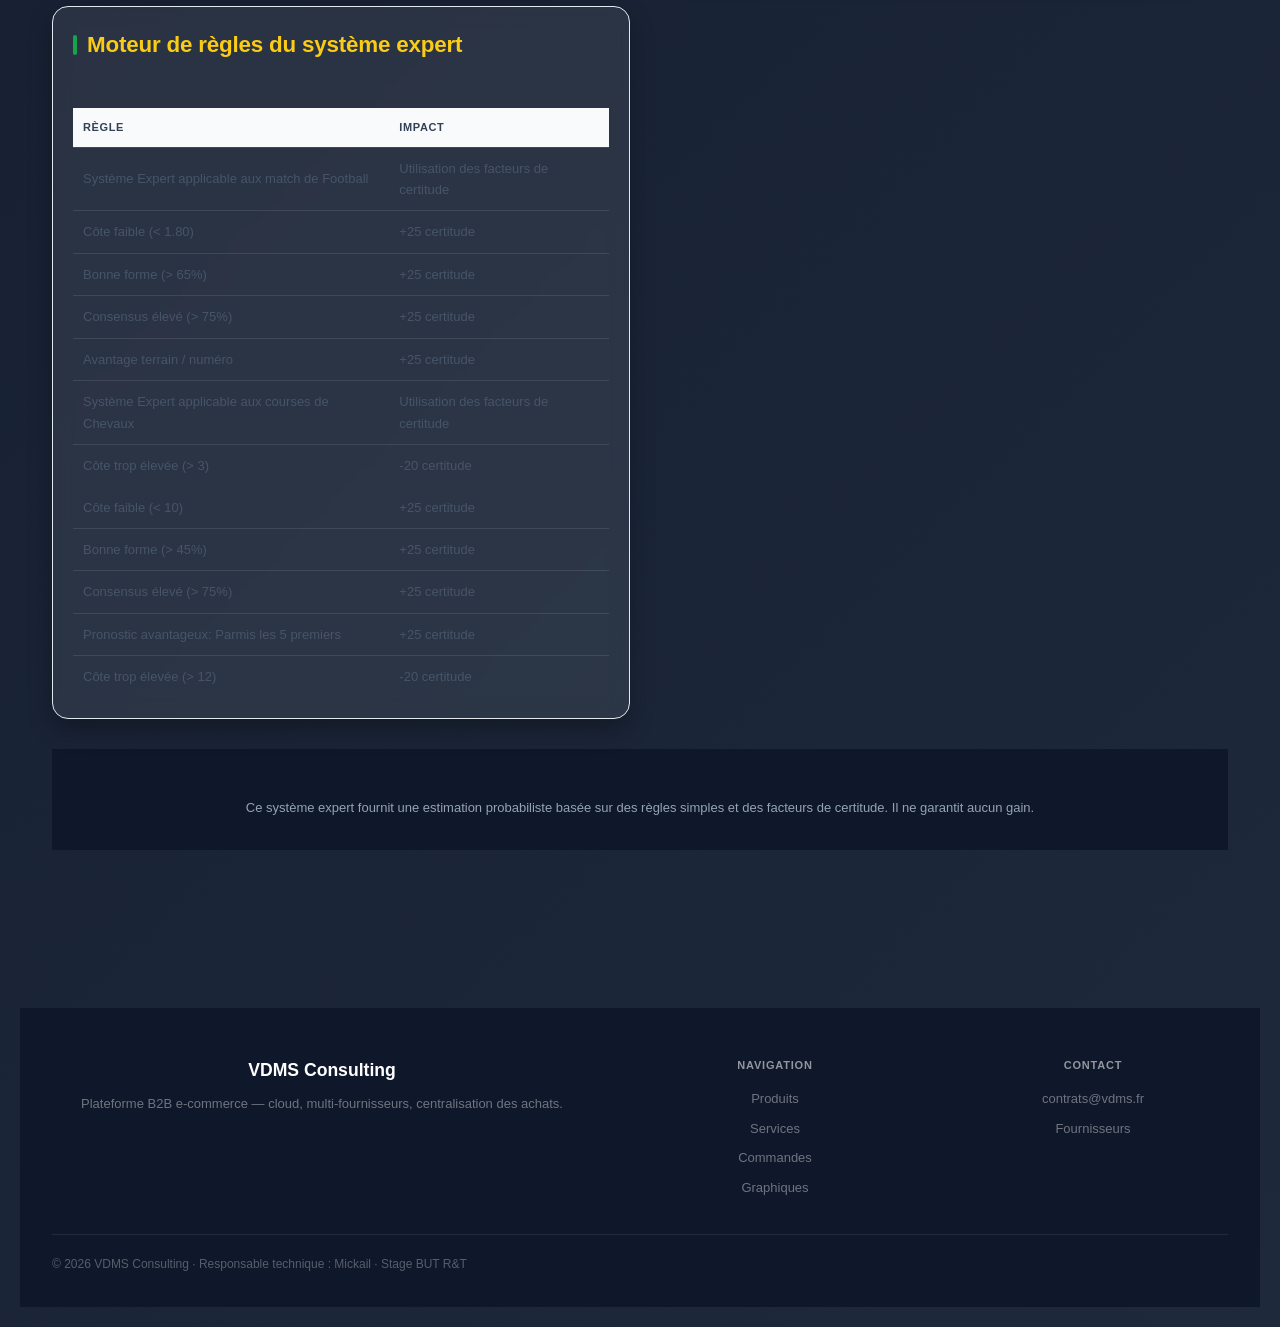
==== commit 33d0a3e1: "Update index.html to Now" ====
--- a/index.html
+++ b/index.html
@@ -271,6 +271,295 @@
     }
 
   </style>
+
+  <script>
+    const sliders = document.querySelectorAll('input[type="range"]');
+
+    sliders.forEach(slider => {
+      slider.addEventListener('input', () => {
+        document.getElementById(slider.id + 'Value').textContent = slider.value + '%';
+      });
+    });
+
+    function executerSystemeExpert() {
+      const faits = {
+        fievre: parseInt(document.getElementById('fievre').value) / 100,
+        toux: parseInt(document.getElementById('toux').value) / 100,
+        fatigue: parseInt(document.getElementById('fatigue').value) / 100,
+        gout: parseInt(document.getElementById('gout').value) / 100
+      };
+
+      const regles = [
+        {
+          conclusion: 'Grippe',
+          conditions: ['fievre', 'toux'],
+          certitude: 0.8,
+          description: 'Présence simultanée de fièvre et de toux.'
+        },
+        {
+          conclusion: 'Infection virale',
+          conditions: ['fievre', 'fatigue'],
+          certitude: 0.7,
+          description: 'Association fréquente entre fatigue et fièvre.'
+        },
+        {
+          conclusion: 'COVID-19',
+          conditions: ['toux', 'gout'],
+          certitude: 0.9,
+          description: 'La perte du goût est fortement corrélée au COVID-19.'
+        },
+        {
+          conclusion: 'COVID-19 sévère',
+          conditions: ['fatigue', 'fievre', 'gout'],
+          certitude: 0.95,
+          description: 'Plusieurs symptômes critiques détectés simultanément.'
+        }
+      ];
+
+      const conclusions = [];
+
+      regles.forEach(regle => {
+        const niveauConfiance = Math.min(
+          ...regle.conditions.map(condition => faits[condition])
+        );
+
+        const facteurFinal = niveauConfiance * regle.certitude;
+
+        if (facteurFinal > 0.2) {
+          conclusions.push({
+            conclusion: regle.conclusion,
+            certitude: facteurFinal,
+            explication: regle.description
+          });
+        }
+      });
+
+      conclusions.sort((a, b) => b.certitude - a.certitude);
+
+      afficherResultats(conclusions);
+    }
+
+    function afficherResultats(conclusions) {
+      const zone = document.getElementById('resultats');
+
+      if (conclusions.length === 0) {
+        zone.innerHTML = '<p>Aucune conclusion fiable trouvée.</p>';
+        return;
+      }
+
+      let html = '<h3>Conclusions générées</h3>';
+
+      conclusions.forEach(item => {
+        html += `
+          <div class="result-item">
+            <strong>${item.conclusion}</strong><br>
+            Facteur de certitude :
+            <span class="certainty">
+              ${(item.certitude * 100).toFixed(1)}%
+            </span>
+            <div class="explanation">
+              ${item.explication}
+            </div>
+          </div>
+        `;
+      });
+
+      zone.innerHTML = html;
+    }
+  </script>   
+
+  <script>
+
+    function calculerFacteurCertitude(data) {
+      let score = 0;
+      let explications = [];
+
+      if (data.odds < 1.8) {
+        score += 25;
+        explications.push("✔ Côte faible favorable");
+      }
+
+      if (data.odds > 3) {
+        score -= 20;
+        explications.push("✖ Côte élevée = risque important");
+      }
+
+      if (data.form > 65) {
+        score += 25;
+        explications.push("✔ Excellente forme récente");
+      }
+
+      if (data.form < 35) {
+        score -= 20;
+        explications.push("✖ Mauvaise dynamique récente");
+      }
+
+      if (data.experts > 75) {
+        score += 25;
+        explications.push("✔ Consensus élevé des pronostiqueurs");
+      }
+
+      if (data.experts < 55) {
+        score -= 20;
+        explications.push("✖ Faible confiance des experts");
+      }
+
+      if (data.advantage === 'oui') {
+        score += 25;
+        explications.push("✔ Avantage stratégique détecté");
+      }
+
+      score = Math.max(0, Math.min(score, 100));
+
+      return {
+        score,
+        explications
+      };
+    }
+
+     function calculerFacteurCertitudeCheval(data) {
+      let score = 0;
+      let explications = [];
+
+      if (data.odds < 10) {
+        score += 25;
+        explications.push("✔ Côte faible favorable");
+      }
+
+      if (data.odds > 12 ) {
+        score -= 20;
+        explications.push("✖ Côte élevée = risque important");
+      }
+
+      if (data.form > 45) {
+        score += 25;
+        explications.push("✔ Excellente forme récente");
+      }
+
+      if (data.form < 35) {
+        score -= 20;
+        explications.push("✖ Mauvaise dynamique récente");
+      }
+
+      if (data.experts > 75) {
+        score += 25;
+        explications.push("✔ Consensus élevé des pronostiqueurs");
+      }
+
+      if (data.experts < 55) {
+        score -= 20;
+        explications.push("✖ Faible confiance des experts");
+      }
+
+      if (data.advantage === 'oui') {
+        score += 25;
+        explications.push("✔ Avantage stratégique détecté");
+      }
+
+      score = Math.max(0, Math.min(score, 100));
+
+      return {
+        score,
+        explications
+      };
+    }
+
+    function niveauConfiance(score) {
+      if(score >= 75) {
+        return {
+          label: 'Forte confiance',
+          className: 'high'
+        };
+      }
+
+      if(score >= 50) {
+        return {
+          label: 'Confiance moyenne',
+          className: 'medium'
+        };
+      }
+
+      return {
+        label: 'Faible confiance',
+        className: 'low'
+      };
+    }
+
+    function analyserFootball() {
+      const team = document.getElementById('team').value;
+      const odds = parseFloat(document.getElementById('odds').value);
+      const form = parseInt(document.getElementById('form').value);
+      const experts = parseInt(document.getElementById('experts').value);
+      const advantage = document.getElementById('homeAdvantage').value;
+
+      const resultat = calculerFacteurCertitude({
+        odds,
+        form,
+        experts,
+        advantage
+      });
+
+      const niveau = niveauConfiance(resultat.score);
+
+      let prediction = 'Match imprévisible';
+
+      if(resultat.score >= 75) {
+        prediction = `${team} possède un profil très favorable pour la victoire.`;
+      } else if(resultat.score >= 50) {
+        prediction = `${team} présente des indicateurs intéressants mais le risque reste modéré.`;
+      } else {
+        prediction = `${team} présente trop d'incertitudes pour un pari sécurisé.`;
+      }
+
+      document.getElementById('footballResult').innerHTML = `
+        <h3>Analyse IA du match</h3>
+        <p><strong>Prédiction :</strong> ${prediction}</p>
+        <p><strong>Facteur de certitude :</strong> ${resultat.score}%</p>
+        <div class="badge ${niveau.className}">${niveau.label}</div>
+        <ul style="margin-top:15px; padding-left:20px;">
+          ${resultat.explications.map(e => `<li>${e}</li>`).join('')}
+        </ul>
+      `;
+    }
+
+    function analyserCheval() {
+      const horse = document.getElementById('horse').value;
+      const odds = parseFloat(document.getElementById('horseOdds').value);
+      const form = parseInt(document.getElementById('horseForm').value);
+      const experts = parseInt(document.getElementById('horseExperts').value);
+      const advantage = document.getElementById('horseNumberAdvantage').value;
+
+      const resultat = calculerFacteurCertitudeCheval({
+        odds,
+        form,
+        experts,
+        advantage
+      });
+
+      const niveau = niveauConfiance(resultat.score);
+
+      let prediction = 'Course très ouverte';
+
+      if(resultat.score >= 75) {
+        prediction = `${horse} possède un excellent profil statistique pour finir placé.`;
+      } else if(resultat.score >= 50) {
+        prediction = `${horse} peut créer une opportunité intéressante selon la stratégie de jeu.`;
+      } else {
+        prediction = `${horse} semble présenter un risque élevé selon les règles du système expert.`;
+      }
+
+      document.getElementById('horseResult').innerHTML = `
+        <h3>Analyse IA de la course</h3>
+        <p><strong>Prédiction :</strong> ${prediction}</p>
+        <p><strong>Facteur de certitude :</strong> ${resultat.score}%</p>
+        <div class="badge ${niveau.className}">${niveau.label}</div>
+        <ul style="margin-top:15px; padding-left:20px;">
+          ${resultat.explications.map(e => `<li>${e}</li>`).join('')}
+        </ul>
+      `;
+    }
+
+  </script>
 
   </head>
 <body>
@@ -395,8 +684,8 @@
         <a class="btn-outline" href="contrats.html" data-i18n="btn_contracts">Gérer les contrats</a>
       </div>
     </div>
- 
-  
+ </section>
+<section>
 <div>
 <h1>Système Expert avec Facteur de Certitude</h1>
 
@@ -481,7 +770,7 @@
     </p>
 
   <div class="container">
-    <div class="grid">
+   
       <div class="card">
         <h2>Analyse Ligue 1</h2>
 
@@ -557,7 +846,7 @@
           En attente d'analyse...
         </div>
     </div>
-  </div>
+
 <div class="card rules">
       <h2>Moteur de règles du système expert</h2>
 
@@ -623,9 +912,9 @@
         </tbody>
       </table>
     </div>
-   </div>
+   
+  </div>
   
-
   
 <div class="footer">
       Ce système expert fournit une estimation probabiliste basée sur des règles simples et des facteurs de certitude. Il ne garantit aucun gain.
@@ -663,293 +952,5 @@
   </div>     
 </footer>
 <script src="script.js"></script>
-    <script>
-    const sliders = document.querySelectorAll('input[type="range"]');
-
-    sliders.forEach(slider => {
-      slider.addEventListener('input', () => {
-        document.getElementById(slider.id + 'Value').textContent = slider.value + '%';
-      });
-    });
-
-    function executerSystemeExpert() {
-      const faits = {
-        fievre: parseInt(document.getElementById('fievre').value) / 100,
-        toux: parseInt(document.getElementById('toux').value) / 100,
-        fatigue: parseInt(document.getElementById('fatigue').value) / 100,
-        gout: parseInt(document.getElementById('gout').value) / 100
-      };
-
-      const regles = [
-        {
-          conclusion: 'Grippe',
-          conditions: ['fievre', 'toux'],
-          certitude: 0.8,
-          description: 'Présence simultanée de fièvre et de toux.'
-        },
-        {
-          conclusion: 'Infection virale',
-          conditions: ['fievre', 'fatigue'],
-          certitude: 0.7,
-          description: 'Association fréquente entre fatigue et fièvre.'
-        },
-        {
-          conclusion: 'COVID-19',
-          conditions: ['toux', 'gout'],
-          certitude: 0.9,
-          description: 'La perte du goût est fortement corrélée au COVID-19.'
-        },
-        {
-          conclusion: 'COVID-19 sévère',
-          conditions: ['fatigue', 'fievre', 'gout'],
-          certitude: 0.95,
-          description: 'Plusieurs symptômes critiques détectés simultanément.'
-        }
-      ];
-
-      const conclusions = [];
-
-      regles.forEach(regle => {
-        const niveauConfiance = Math.min(
-          ...regle.conditions.map(condition => faits[condition])
-        );
-
-        const facteurFinal = niveauConfiance * regle.certitude;
-
-        if (facteurFinal > 0.2) {
-          conclusions.push({
-            conclusion: regle.conclusion,
-            certitude: facteurFinal,
-            explication: regle.description
-          });
-        }
-      });
-
-      conclusions.sort((a, b) => b.certitude - a.certitude);
-
-      afficherResultats(conclusions);
-    }
-
-    function afficherResultats(conclusions) {
-      const zone = document.getElementById('resultats');
-
-      if (conclusions.length === 0) {
-        zone.innerHTML = '<p>Aucune conclusion fiable trouvée.</p>';
-        return;
-      }
-
-      let html = '<h3>Conclusions générées</h3>';
-
-      conclusions.forEach(item => {
-        html += `
-          <div class="result-item">
-            <strong>${item.conclusion}</strong><br>
-            Facteur de certitude :
-            <span class="certainty">
-              ${(item.certitude * 100).toFixed(1)}%
-            </span>
-            <div class="explanation">
-              ${item.explication}
-            </div>
-          </div>
-        `;
-      });
-
-      zone.innerHTML = html;
-    }
-  </script>   
-
-  <script>
-
-    function calculerFacteurCertitude(data) {
-      let score = 0;
-      let explications = [];
-
-      if (data.odds < 1.8) {
-        score += 25;
-        explications.push("✔ Côte faible favorable");
-      }
-
-      if (data.odds > 3) {
-        score -= 20;
-        explications.push("✖ Côte élevée = risque important");
-      }
-
-      if (data.form > 65) {
-        score += 25;
-        explications.push("✔ Excellente forme récente");
-      }
-
-      if (data.form < 35) {
-        score -= 20;
-        explications.push("✖ Mauvaise dynamique récente");
-      }
-
-      if (data.experts > 75) {
-        score += 25;
-        explications.push("✔ Consensus élevé des pronostiqueurs");
-      }
-
-      if (data.experts < 55) {
-        score -= 20;
-        explications.push("✖ Faible confiance des experts");
-      }
-
-      if (data.advantage === 'oui') {
-        score += 25;
-        explications.push("✔ Avantage stratégique détecté");
-      }
-
-      score = Math.max(0, Math.min(score, 100));
-
-      return {
-        score,
-        explications
-      };
-    }
-
-     function calculerFacteurCertitudeCheval(data) {
-      let score = 0;
-      let explications = [];
-
-      if (data.odds < 10) {
-        score += 25;
-        explications.push("✔ Côte faible favorable");
-      }
-
-      if (data.odds > 12 ) {
-        score -= 20;
-        explications.push("✖ Côte élevée = risque important");
-      }
-
-      if (data.form > 45) {
-        score += 25;
-        explications.push("✔ Excellente forme récente");
-      }
-
-      if (data.form < 35) {
-        score -= 20;
-        explications.push("✖ Mauvaise dynamique récente");
-      }
-
-      if (data.experts > 75) {
-        score += 25;
-        explications.push("✔ Consensus élevé des pronostiqueurs");
-      }
-
-      if (data.experts < 55) {
-        score -= 20;
-        explications.push("✖ Faible confiance des experts");
-      }
-
-      if (data.advantage === 'oui') {
-        score += 25;
-        explications.push("✔ Avantage stratégique détecté");
-      }
-
-      score = Math.max(0, Math.min(score, 100));
-
-      return {
-        score,
-        explications
-      };
-    }
-
-    function niveauConfiance(score) {
-      if(score >= 75) {
-        return {
-          label: 'Forte confiance',
-          className: 'high'
-        };
-      }
-
-      if(score >= 50) {
-        return {
-          label: 'Confiance moyenne',
-          className: 'medium'
-        };
-      }
-
-      return {
-        label: 'Faible confiance',
-        className: 'low'
-      };
-    }
-
-    function analyserFootball() {
-      const team = document.getElementById('team').value;
-      const odds = parseFloat(document.getElementById('odds').value);
-      const form = parseInt(document.getElementById('form').value);
-      const experts = parseInt(document.getElementById('experts').value);
-      const advantage = document.getElementById('homeAdvantage').value;
-
-      const resultat = calculerFacteurCertitude({
-        odds,
-        form,
-        experts,
-        advantage
-      });
-
-      const niveau = niveauConfiance(resultat.score);
-
-      let prediction = 'Match imprévisible';
-
-      if(resultat.score >= 75) {
-        prediction = `${team} possède un profil très favorable pour la victoire.`;
-      } else if(resultat.score >= 50) {
-        prediction = `${team} présente des indicateurs intéressants mais le risque reste modéré.`;
-      } else {
-        prediction = `${team} présente trop d'incertitudes pour un pari sécurisé.`;
-      }
-
-      document.getElementById('footballResult').innerHTML = `
-        <h3>Analyse IA du match</h3>
-        <p><strong>Prédiction :</strong> ${prediction}</p>
-        <p><strong>Facteur de certitude :</strong> ${resultat.score}%</p>
-        <div class="badge ${niveau.className}">${niveau.label}</div>
-        <ul style="margin-top:15px; padding-left:20px;">
-          ${resultat.explications.map(e => `<li>${e}</li>`).join('')}
-        </ul>
-      `;
-    }
-
-    function analyserCheval() {
-      const horse = document.getElementById('horse').value;
-      const odds = parseFloat(document.getElementById('horseOdds').value);
-      const form = parseInt(document.getElementById('horseForm').value);
-      const experts = parseInt(document.getElementById('horseExperts').value);
-      const advantage = document.getElementById('horseNumberAdvantage').value;
-
-      const resultat = calculerFacteurCertitudeCheval({
-        odds,
-        form,
-        experts,
-        advantage
-      });
-
-      const niveau = niveauConfiance(resultat.score);
-
-      let prediction = 'Course très ouverte';
-
-      if(resultat.score >= 75) {
-        prediction = `${horse} possède un excellent profil statistique pour finir placé.`;
-      } else if(resultat.score >= 50) {
-        prediction = `${horse} peut créer une opportunité intéressante selon la stratégie de jeu.`;
-      } else {
-        prediction = `${horse} semble présenter un risque élevé selon les règles du système expert.`;
-      }
-
-      document.getElementById('horseResult').innerHTML = `
-        <h3>Analyse IA de la course</h3>
-        <p><strong>Prédiction :</strong> ${prediction}</p>
-        <p><strong>Facteur de certitude :</strong> ${resultat.score}%</p>
-        <div class="badge ${niveau.className}">${niveau.label}</div>
-        <ul style="margin-top:15px; padding-left:20px;">
-          ${resultat.explications.map(e => `<li>${e}</li>`).join('')}
-        </ul>
-      `;
-    }
-
-  </script>
   </body>
 </html>
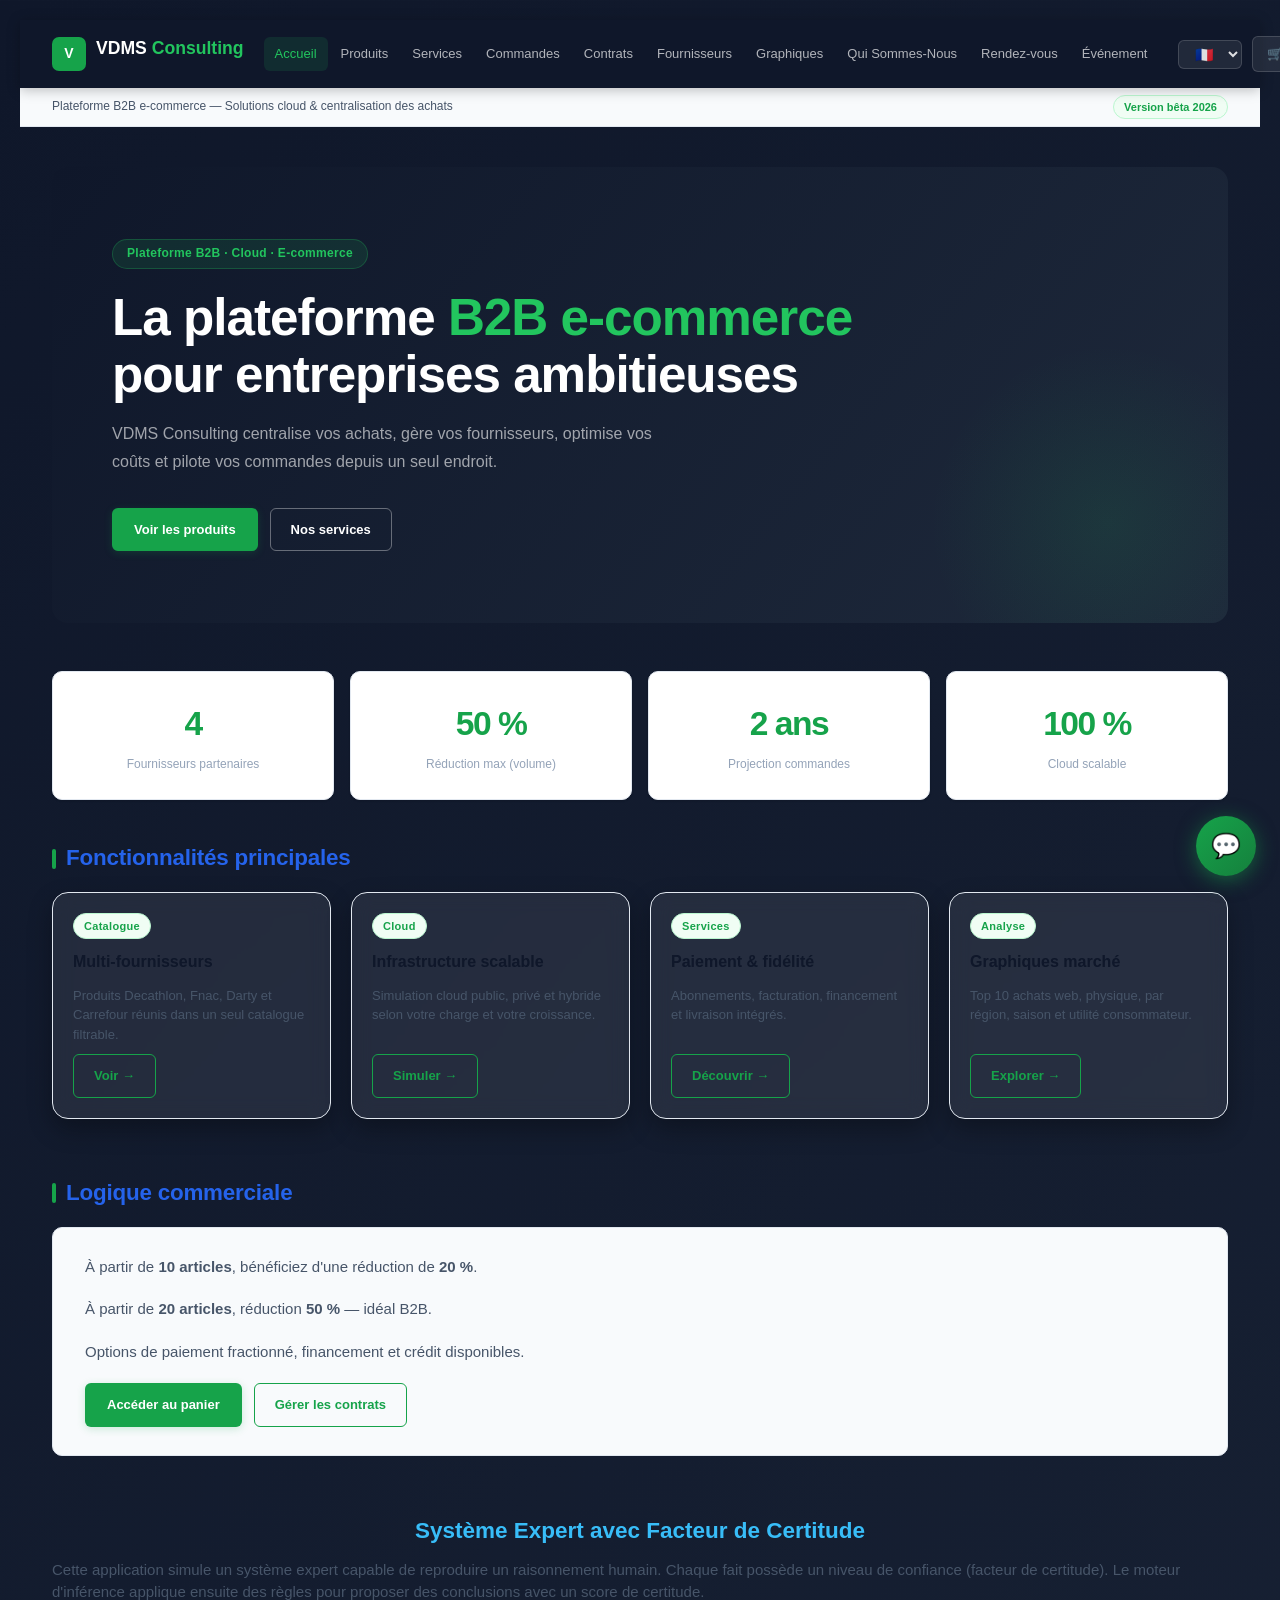
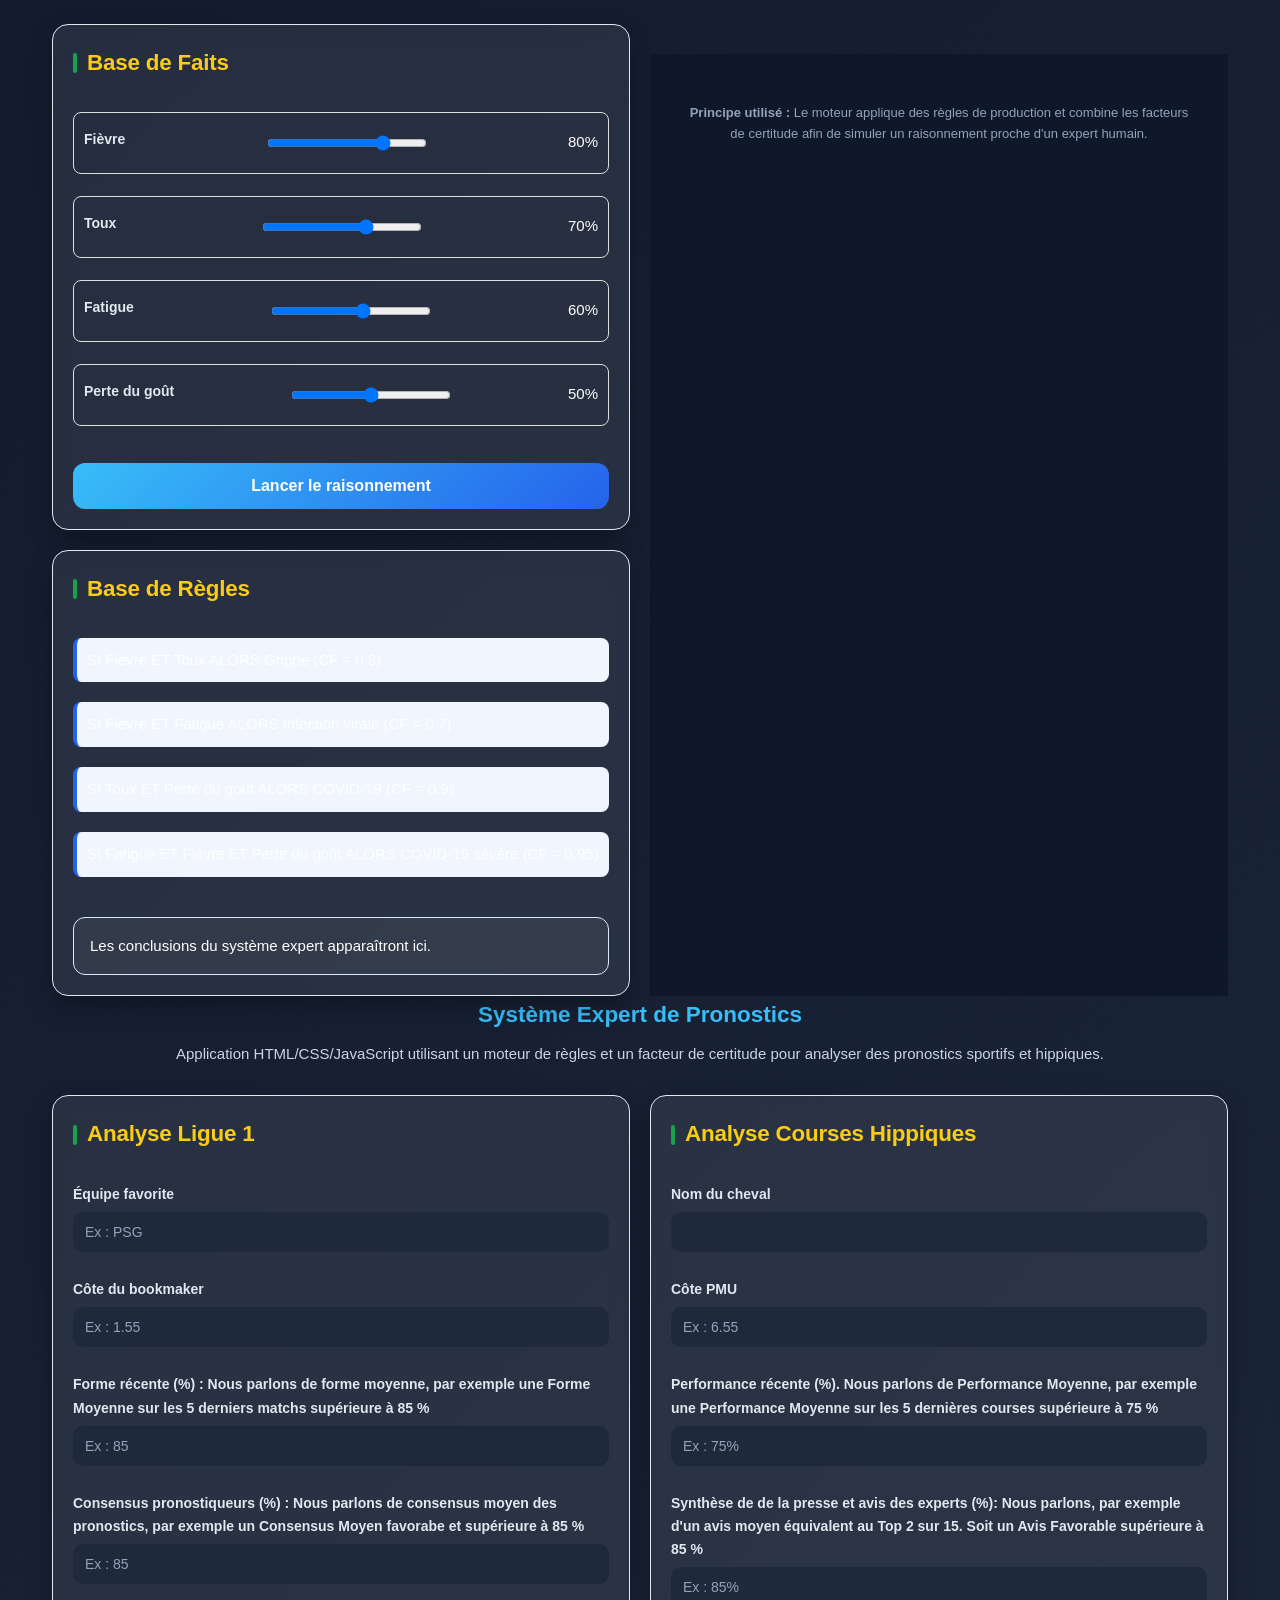
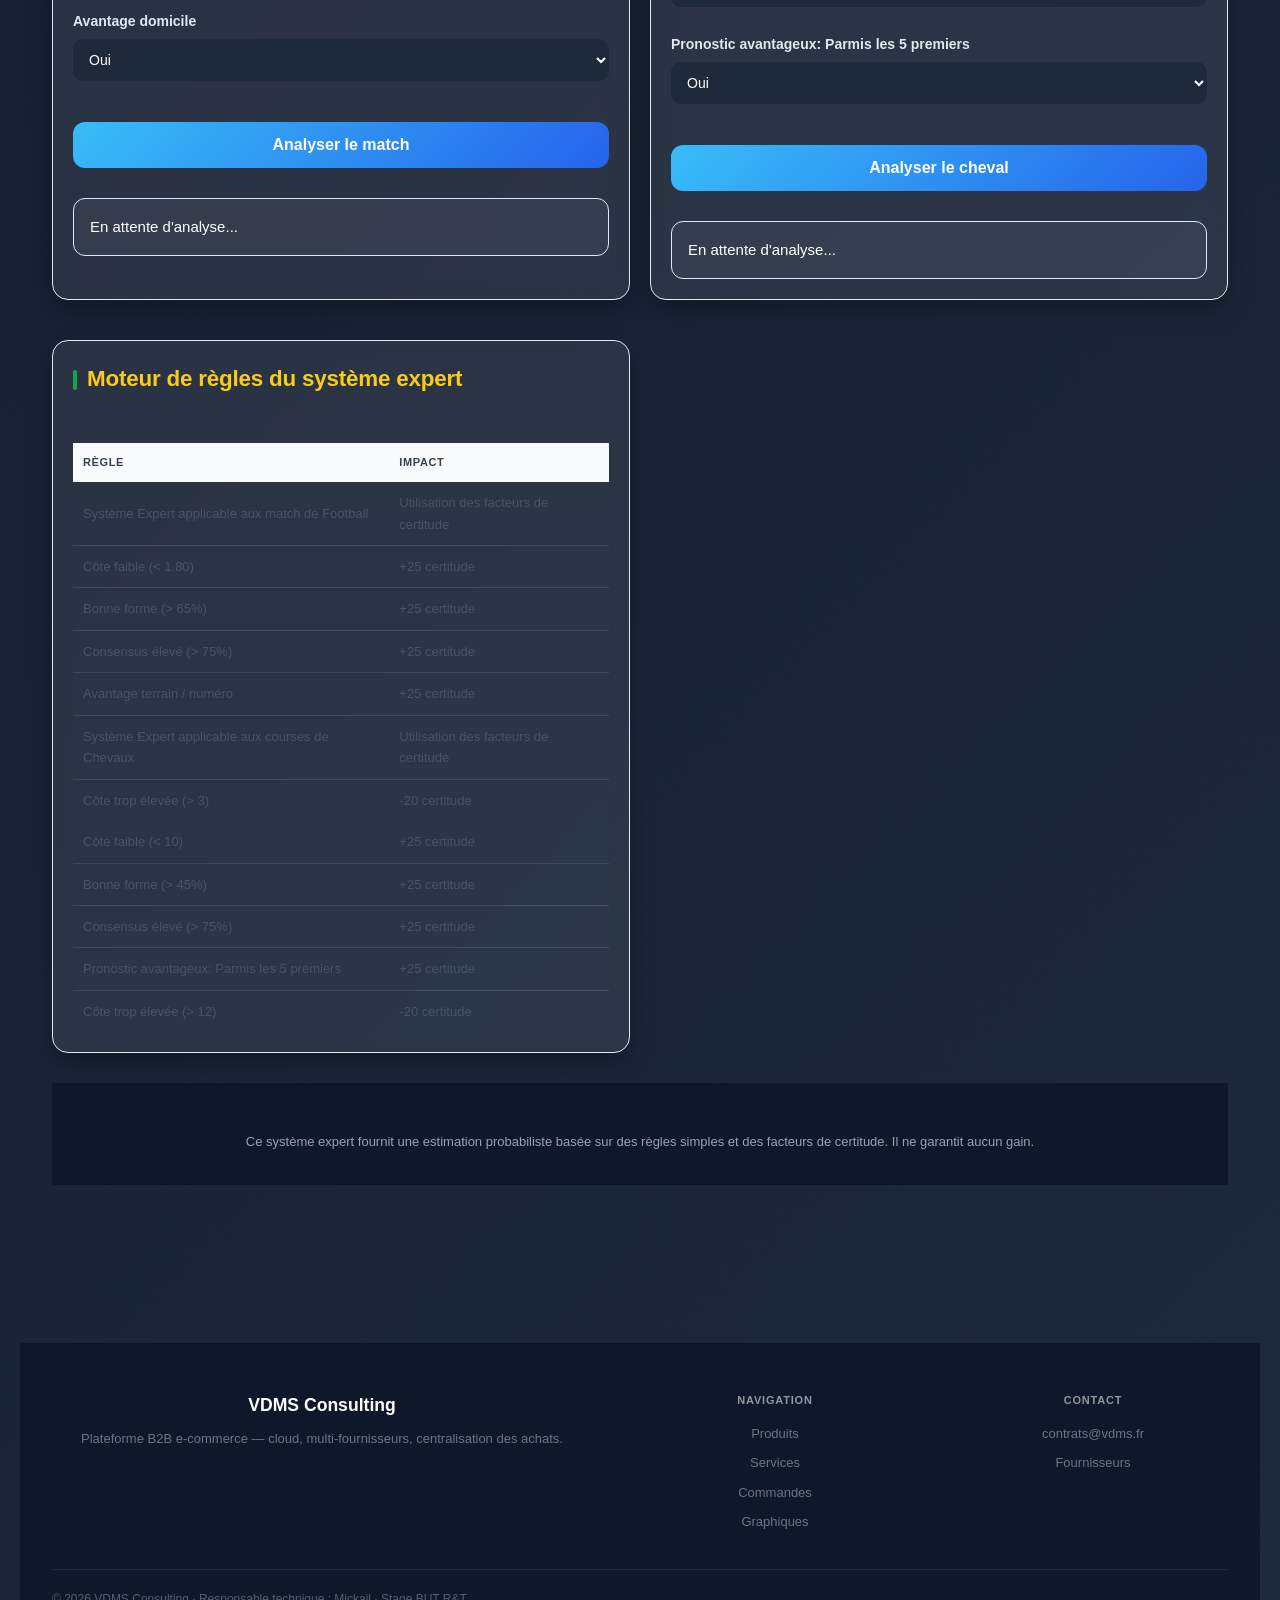
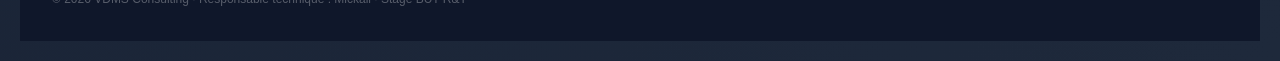
==== commit 1da25ccd: "Update index.html to Now" ====
--- a/index.html
+++ b/index.html
@@ -695,8 +695,8 @@
     applique ensuite des règles pour proposer des conclusions avec un score de certitude.
   </p>
 
-  <div class="container">
-
+<div class="container">
+  <div class="grid">
     <div class="card">
       <h2>Base de Faits</h2>
 
@@ -914,7 +914,7 @@
     </div>
    
   </div>
-  
+</div>
   
 <div class="footer">
       Ce système expert fournit une estimation probabiliste basée sur des règles simples et des facteurs de certitude. Il ne garantit aucun gain.
